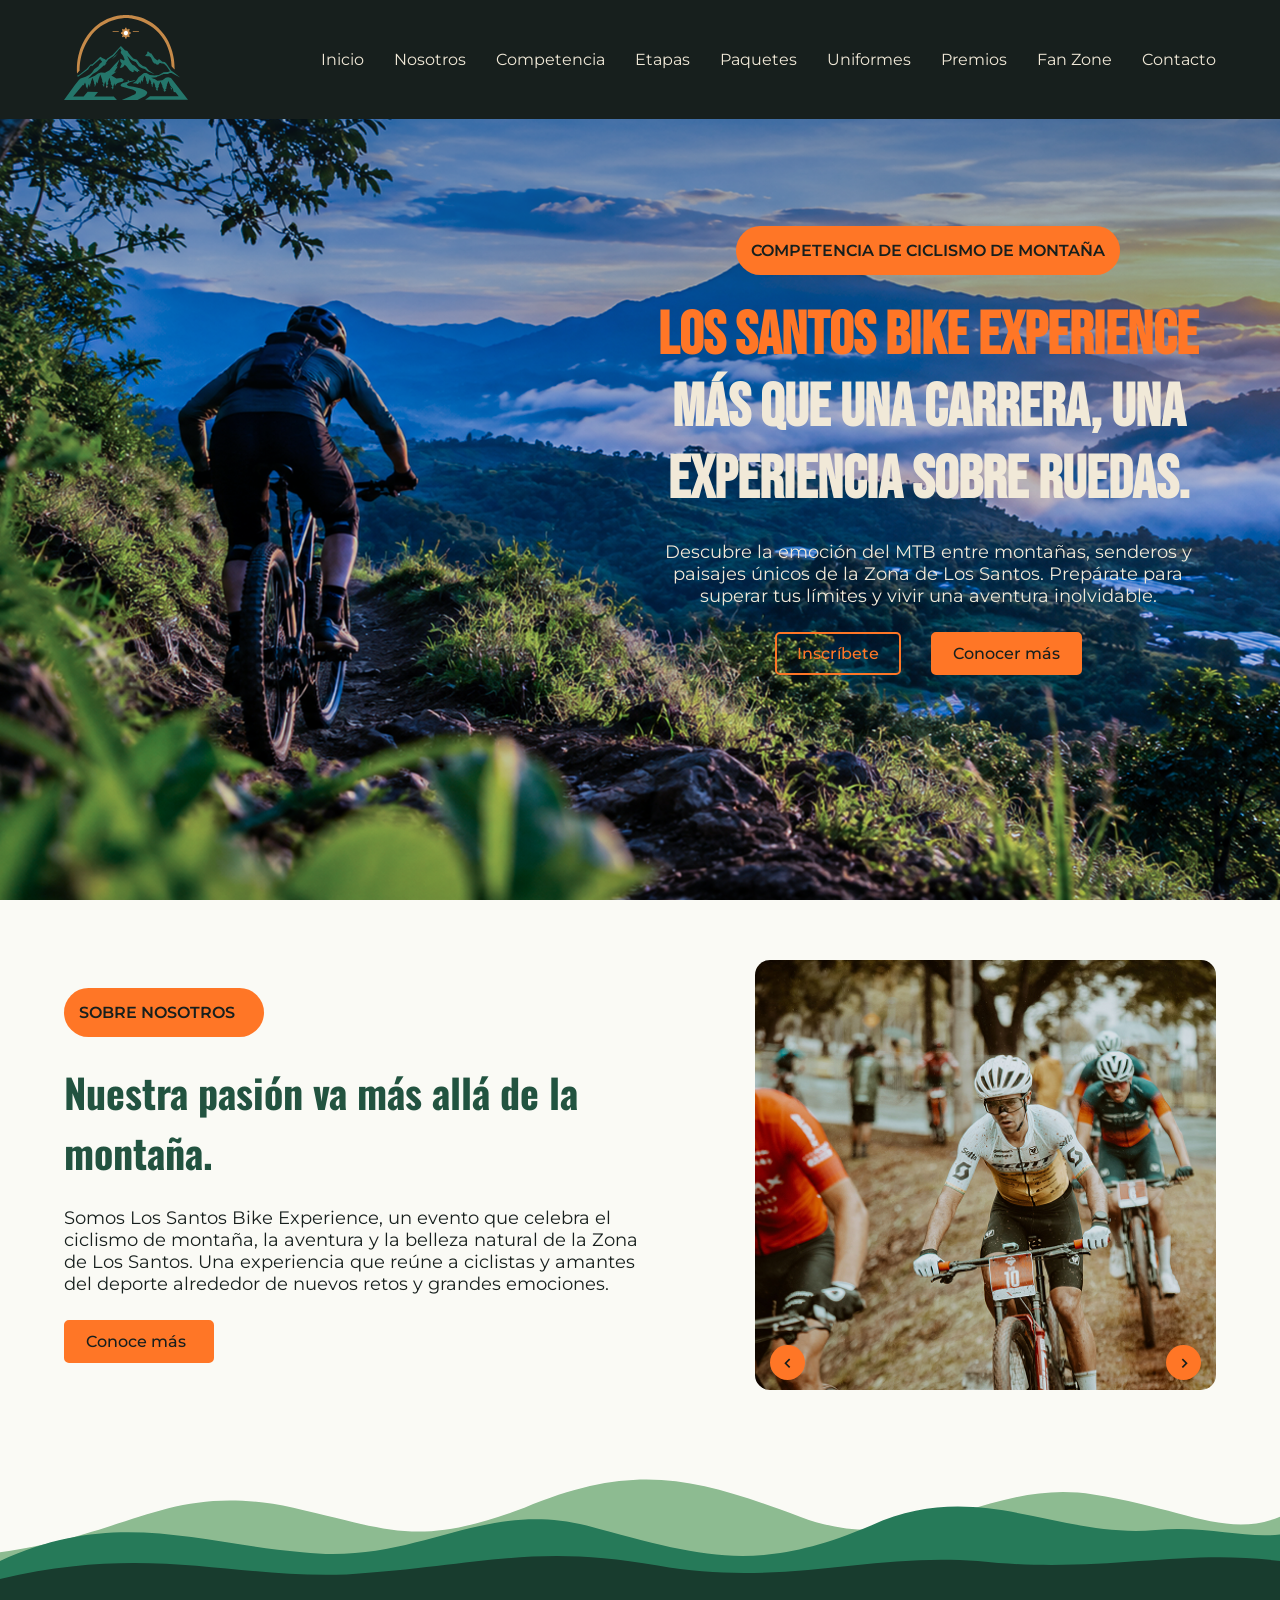
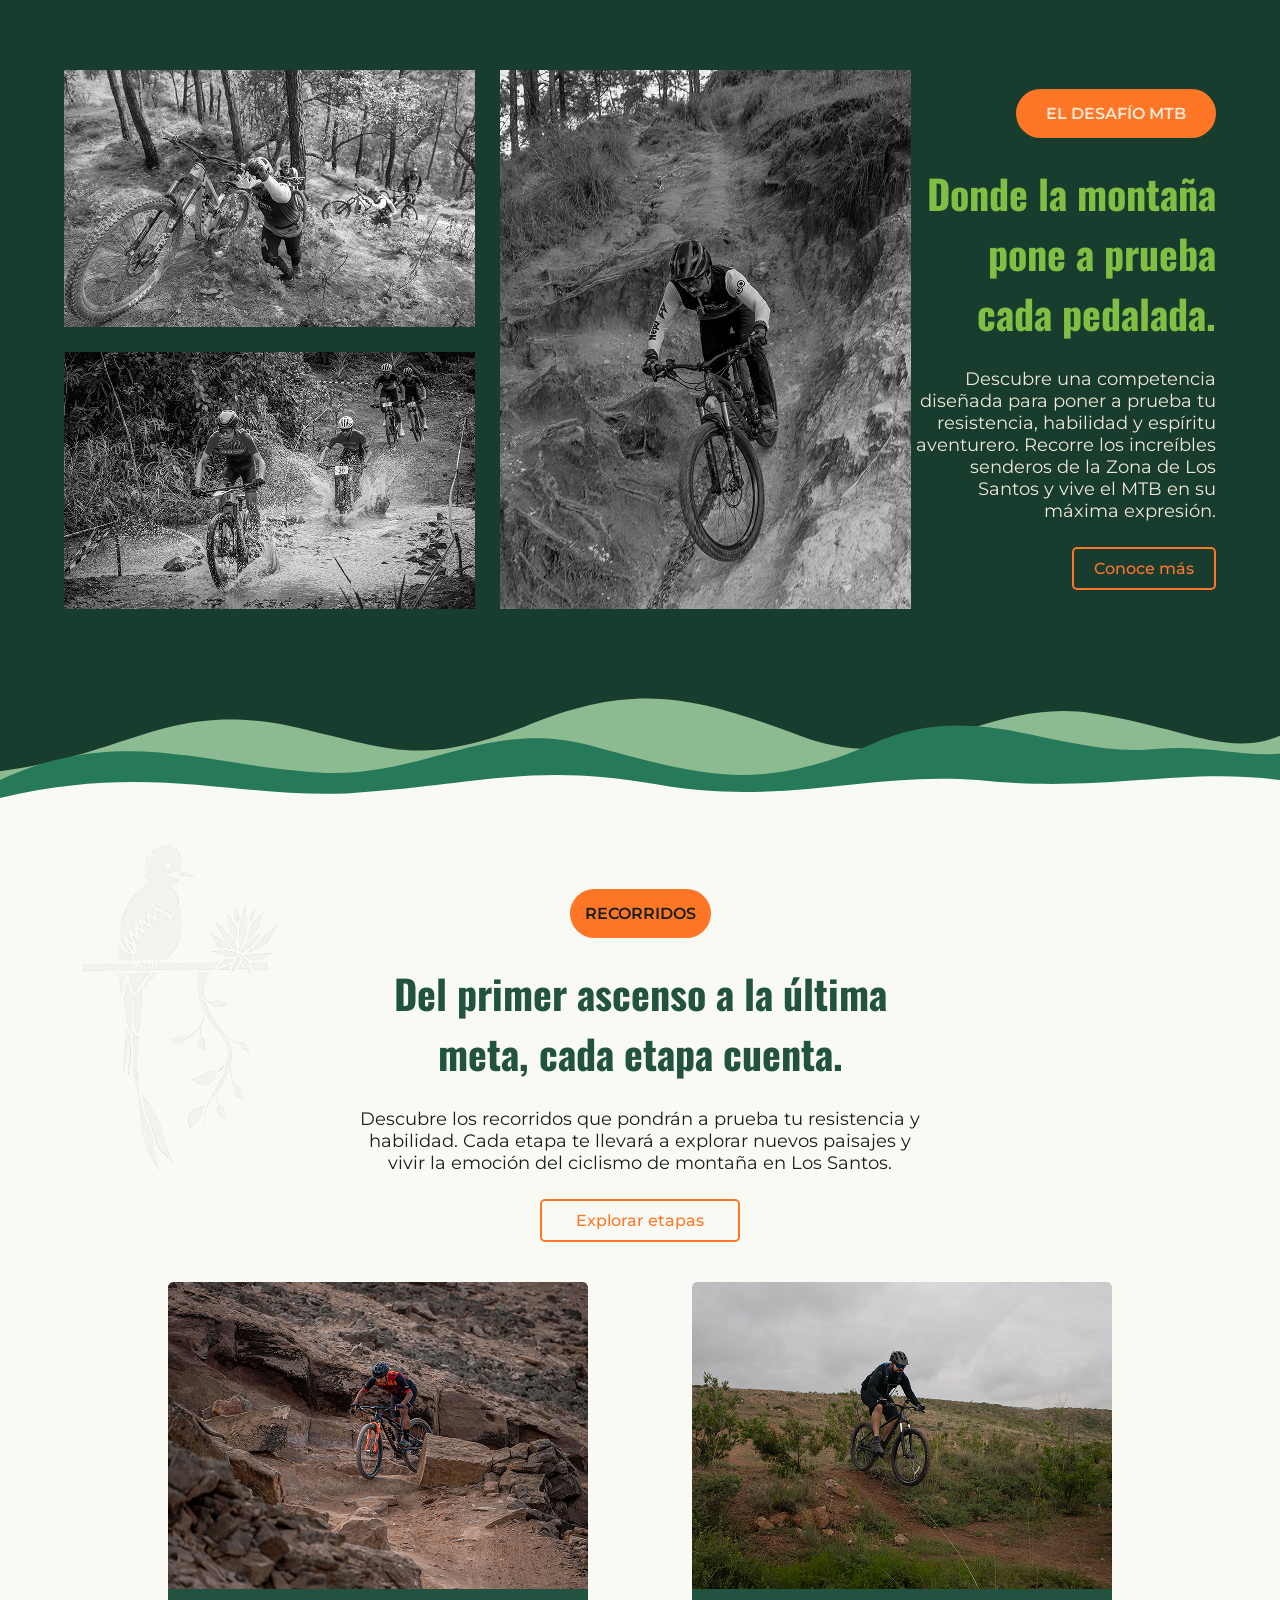
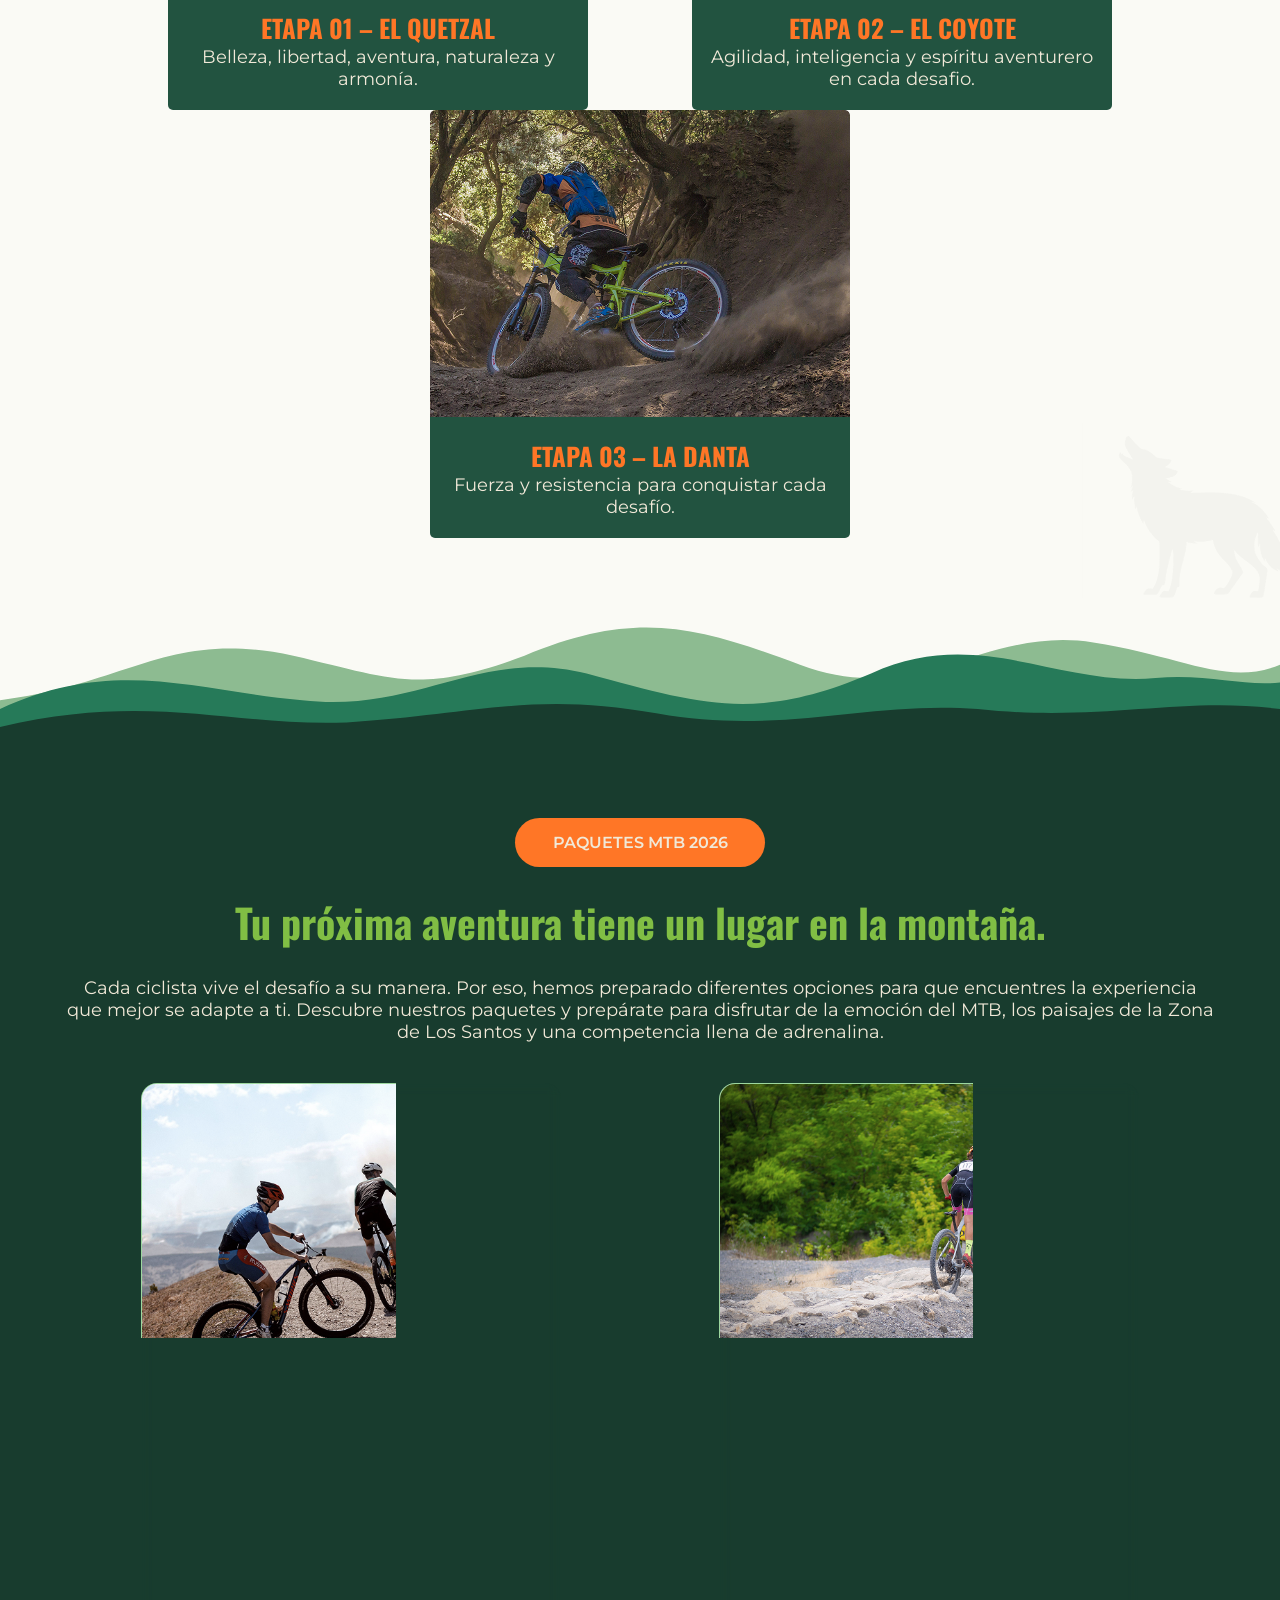
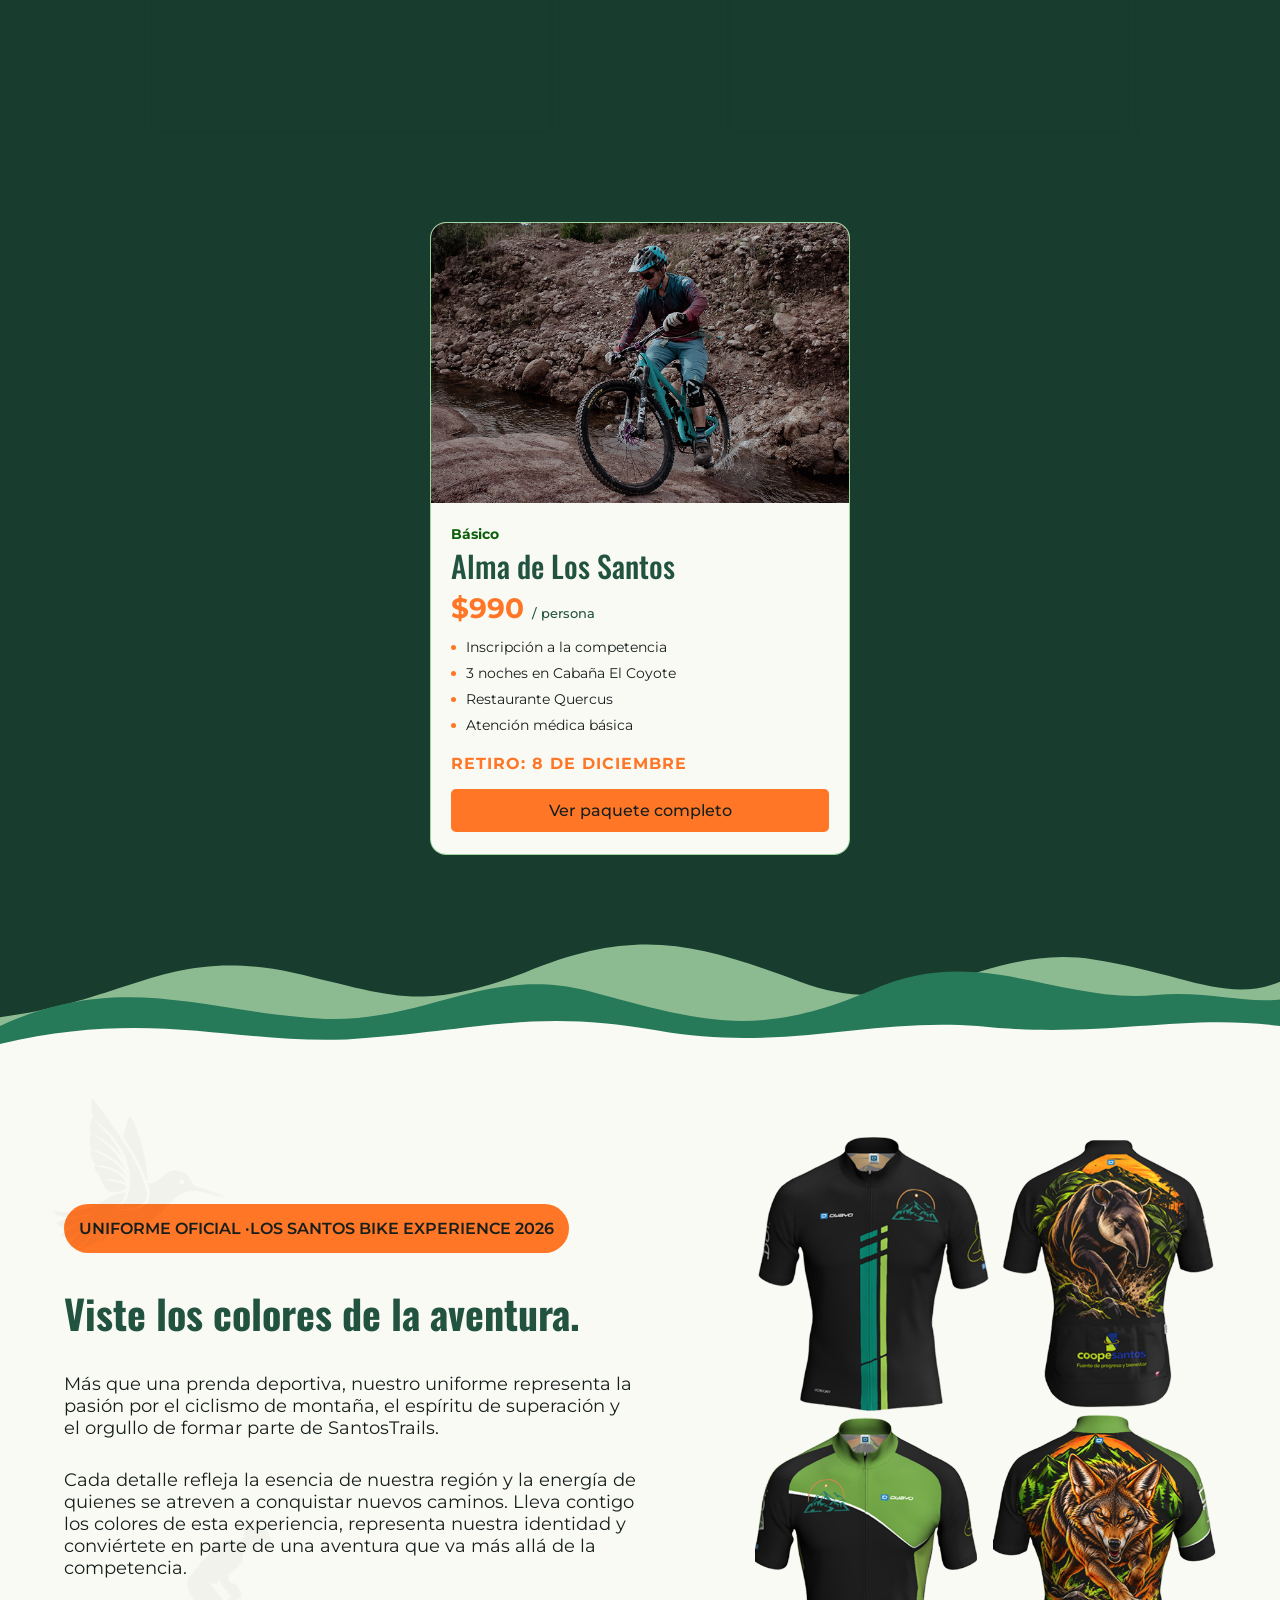
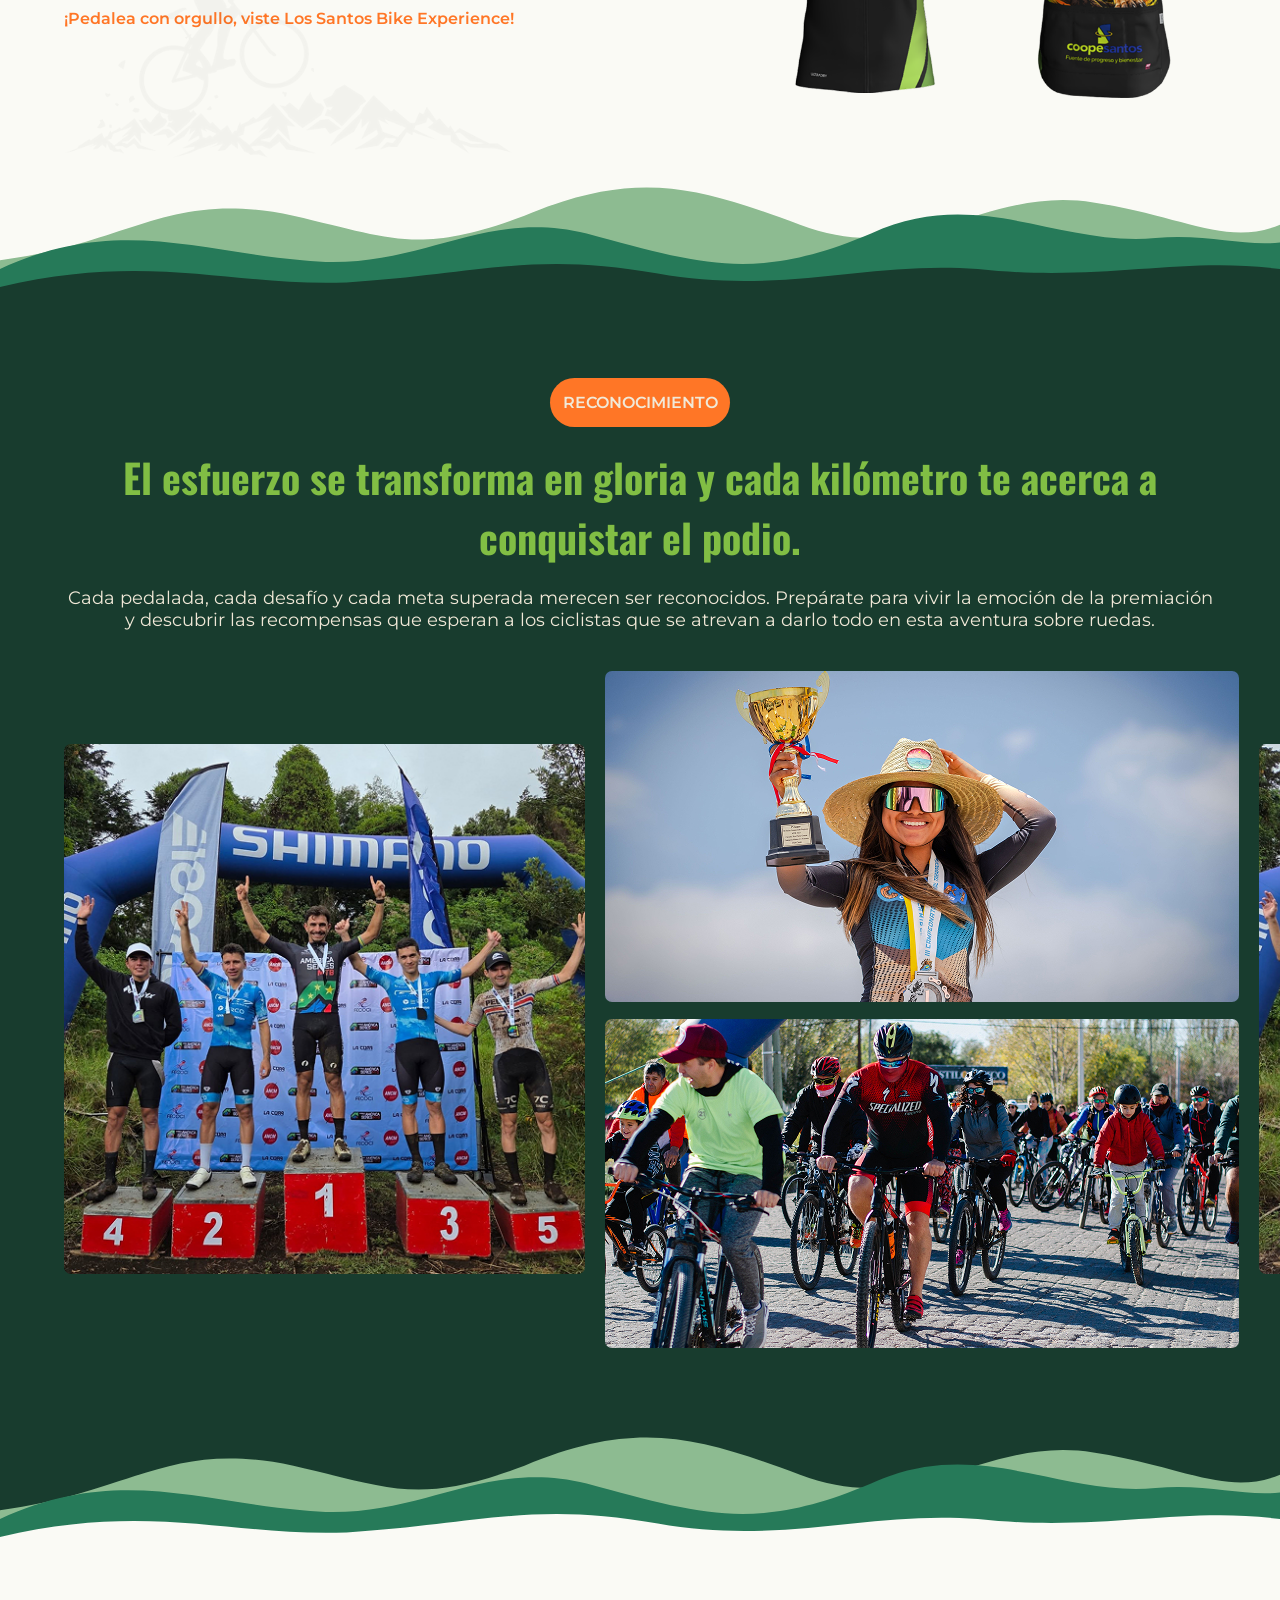
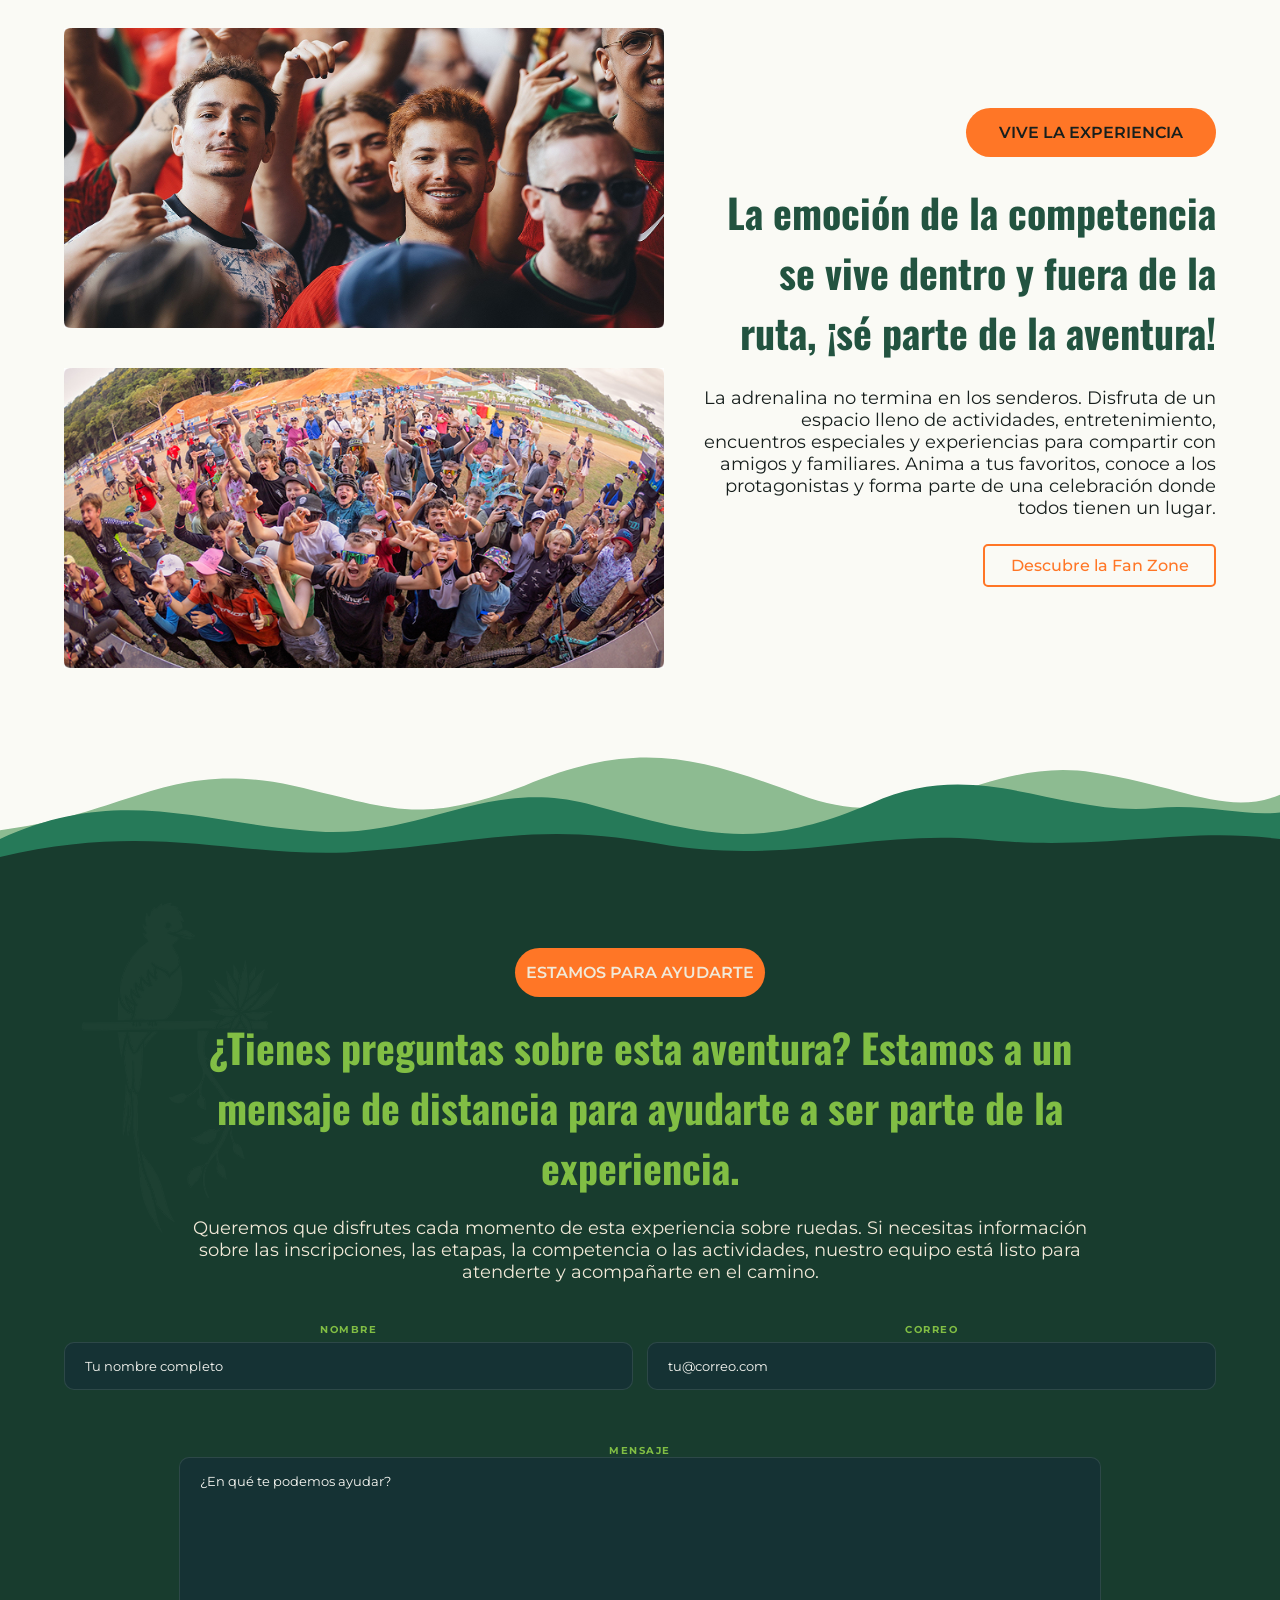
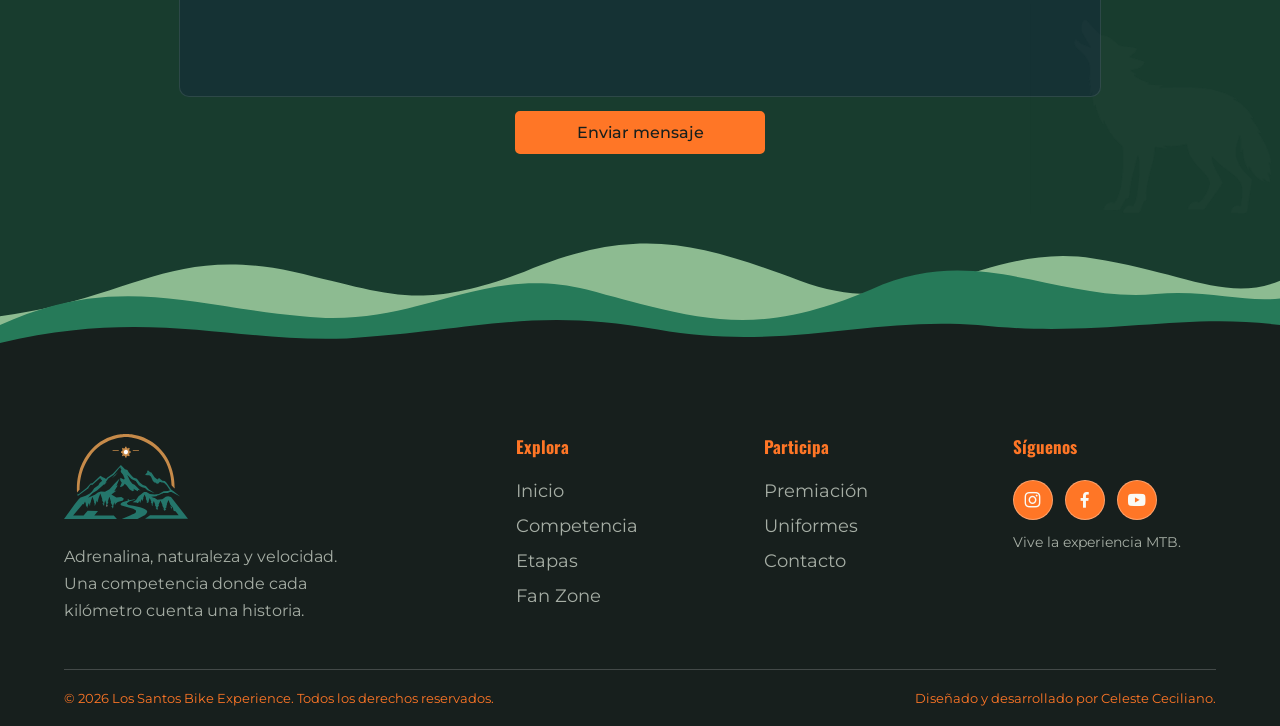
==== index.html @ f4d10191 "Add files via upload" ====
<!DOCTYPE html>
<html lang="en">

<head>
    <meta charset="UTF-8">
    <meta name="viewport" content="width=device-width, initial-scale=1.0">
    <title>Document</title>
    <link rel="stylesheet" href="css/style.css">
    <link href="https://unpkg.com/boxicons@2.1.4/css/boxicons.min.css" rel="stylesheet">
    <link rel="shortcut icon" href="img/logo.png" type="image/x-icon">
</head>

<body>
    <header class="indexH" id="inicio">
        <article class="nav">
            <article class="containerNav">
                <article class="logo">
                    <img class="logoImagen" src="img/logo.svg" alt="Imagen del logo">
                </article>
                <nav>
                    <ul class="opcionNavega">
                        <li class="navItem"><a href="#">Inicio</a></li>
                        <li class="navItem"><a href="#nosotros">Nosotros</a></li>
                        <li class="navItem"><a href="#competencias">Competencia</a></li>
                        <li class="navItem"><a href="#etapas">Etapas</a></li>
                        <li class="navItem"><a href="#paquests">Paquetes</a></li>
                        <li class="navItem"><a href="#uniformes">Uniformes</a></li>
                        <li class="navItem"><a href="#premios">Premios</a></li>
                        <li class="navItem"><a href="#fanZone">Fan Zone</a></li>
                        <li class="navItem"><a href="#contacto">Contacto</a></li>
                        <div class="closeIcon">
                            <i class='bx bx-x'></i>
                        </div>
                    </ul>
                </nav>
                <article class="navBar">
                    <i class='bx bx-menu'></i>
                </article>
            </article>
        </article>
        <article class="containerHeaderI">
            <article class="textos">
                <div class="etiqueta">
                    <p>COMPETENCIA DE CICLISMO DE MONTAÑA</p>
                </div>
                <h1><span>Los Santos Bike Experience </span>más que una carrera, una experiencia sobre ruedas.</h1>
                <p class="pBanner">Descubre la emoción del MTB entre montañas, senderos y paisajes únicos de la Zona de
                    Los Santos.
                    Prepárate para superar tus límites y vivir una aventura inolvidable.</p>
                <div class="btnHeader">
                    <a class="btn btn1" href="">Inscríbete</a>
                    <a class="btn btn2" href="">Conocer más</a>
                </div>
            </article>

        </article>
    </header>
    <main>
        <section class="nosotros" id="nosotros">
            <article class="container">
                <article class="textoImgNosotros">
                    <article class="textoN">
                        <div class="etiqueta">
                            <p>SOBRE NOSOTROS</p>
                        </div>
                        <h2 class="h2Oscuro">Nuestra pasión va más allá de la montaña.</h2>
                        <p class="pOscuro">Somos Los Santos Bike Experience, un evento que celebra el ciclismo de
                            montaña, la aventura y la belleza natural de la Zona de Los Santos. Una experiencia que
                            reúne a ciclistas y amantes del deporte alrededor de nuevos retos y grandes emociones.</p>
                        <a href="" class="btn btn2">Conoce más</a>
                    </article>
                    <article class="carrusel">

                        <button class="flecha anterior" id="anterior">
                            <i class='bx bx-chevron-left'></i>
                        </button>

                        <div class="contenedorCarrusel">
                            <div class="flecasCarrusel">

                            </div>
                            <div class="imagenesCarrusel" id="imagenesCarrusel">

                                <img src="img/carru1.jpg" alt="Imagen 1">
                                <img src="img/carru2.jpg" alt="Imagen 2">
                                <img src="img/carru3.jpg" alt="Imagen 3">

                            </div>
                        </div>

                        <button class="flecha siguiente" id="siguiente">
                            <i class='bx bx-chevron-right'></i>
                        </button>

                    </article>
                </article>

            </article>
        </section>
        <div class="divisor-montanas">
            <svg viewBox="0 0 1440 180" preserveAspectRatio="none" xmlns="http://www.w3.org/2000/svg">

                <!-- Montañas del fondo -->
                <path d="M0 115
        C150 95 190 35 330 65
        C440 90 470 110 590 65
        C720 10 790 35 900 75
        C1030 125 1110 30 1230 50
        C1330 65 1380 100 1440 75
        L1440 180 L0 180 Z" fill="#8DBB91" />

                <!-- Montañas intermedias -->
                <path d="M0 125
        C130 65 220 105 340 115
        C470 130 540 55 660 85
        C790 120 850 140 980 85
        C1100 30 1190 100 1300 90
        C1360 85 1400 100 1440 95
        L1440 180 L0 180 Z" fill="#267A59" />

                <!-- Montaña frontal -->
                <path d="M0 145
        C170 105 260 145 390 140
        C540 130 600 105 740 130
        C880 155 980 115 1100 125
        C1240 140 1330 110 1440 125
        L1440 180 L0 180 Z" fill="#183C2E" />

            </svg>
        </div>
        <section class="competencia" id="competencias">
            <article class="container">
                <article class="imgTexto">
                    <article class="grupoImg">
                        <article class="parejaIMG">
                            <img src="img/imagenC1.jpg" alt="Muchachos con bicicletas subiendo por una montaña">
                            <img src="img/imagenC2.jpg" alt="Muchachos pasando por un río en bicicleta">
                        </article>
                        <img src="img/imagenC3.jpg" alt="Muchahco bajando por una pendiente de roca">
                    </article>
                    <article class="textoCom">
                        <div class="etiquetaO">
                            <p>EL DESAFÍO MTB</p>
                        </div>
                        <h2 class="h2Claro">Donde la montaña pone a prueba cada pedalada.</h2>
                        <p class="pClaro">Descubre una competencia diseñada para poner a prueba tu resistencia,
                            habilidad y espíritu aventurero. Recorre los increíbles senderos de la Zona de Los Santos y
                            vive el MTB en su máxima expresión.</p>
                        <a href="" class="btn btn1">Conoce más</a>
                    </article>
                </article>
            </article>
        </section>
        <div class="divisor-montanas colorOscuro">
            <svg viewBox="0 0 1440 180" preserveAspectRatio="none" xmlns="http://www.w3.org/2000/svg">

                <!-- Montañas del fondo -->
                <path d="M0 115
        C150 95 190 35 330 65
        C440 90 470 110 590 65
        C720 10 790 35 900 75
        C1030 125 1110 30 1230 50
        C1330 65 1380 100 1440 75
        L1440 180 L0 180 Z" fill="#8DBB91" />

                <!-- Montañas intermedias -->
                <path d="M0 125
        C130 65 220 105 340 115
        C470 130 540 55 660 85
        C790 120 850 140 980 85
        C1100 30 1190 100 1300 90
        C1360 85 1400 100 1440 95
        L1440 180 L0 180 Z" fill="#267A59" />

                <!-- Montaña frontal -->
                <path d="M0 145
        C170 105 260 145 390 140
        C540 130 600 105 740 130
        C880 155 980 115 1100 125
        C1240 140 1330 110 1440 125
        L1440 180 L0 180 Z" fill="#FAFAF5" />

            </svg>
        </div>
        <section class="etapasS" id="etapas">
            <article class="container">
                <div class="textoE">
                    <div class="etiqueta">
                        <p>RECORRIDOS</p>
                    </div>
                    <h2 class="h2Oscuro">Del primer ascenso a la última meta, cada etapa cuenta.</h2>
                    <p class="pOscuro">Descubre los recorridos que pondrán a prueba tu resistencia y habilidad. Cada
                        etapa te llevará a explorar nuevos paisajes y vivir la emoción del ciclismo de montaña en Los
                        Santos.</p>
                    <a href="" class="btn btn1">Explorar etapas</a>
                </div>
                <article class="etapas">
                    <div class="cardEtapa">
                        <img src="img/imgETapaI.jpg" alt="Ciclistas en medio de un camino con mucho polvo">
                        <div class="footerCardE">
                            <p class="tiryuloCardE">ETAPA 01 – EL QUETZAL</p>
                            <p class="descripcionEtapa">Belleza, libertad, aventura, naturaleza y armonía.</p>
                        </div>
                    </div>
                    <div class="cardEtapa">
                        <img src="img/imgETapaI2.jpg" alt="Ciclistas subiendo una cuesta muy empinada">
                        <div class="footerCardE">
                            <p class="tiryuloCardE">ETAPA 02 – EL COYOTE</p>
                            <p class="descripcionEtapa">Agilidad, inteligencia y espíritu aventurero en cada desafio.
                            </p>
                        </div>
                    </div>
                    <div class="cardEtapa">
                        <img src="img/imgETapaI3.jpg" alt="Ciclistas subiendo por una montaña">
                        <div class="footerCardE">
                            <p class="tiryuloCardE">ETAPA 03 – LA DANTA</p>
                            <p class="descripcionEtapa">Fuerza y resistencia para conquistar cada desafío.</p>
                        </div>
                    </div>
                    <img src="img/coyote.png" alt="" class="coyote">
                    <img src="img/quetzal.png" alt="" class="quetzal">
                </article>
            </article>
        </section>
        <div class="divisor-montanas">
            <svg viewBox="0 0 1440 180" preserveAspectRatio="none" xmlns="http://www.w3.org/2000/svg">

                <!-- Montañas del fondo -->
                <path d="M0 115
        C150 95 190 35 330 65
        C440 90 470 110 590 65
        C720 10 790 35 900 75
        C1030 125 1110 30 1230 50
        C1330 65 1380 100 1440 75
        L1440 180 L0 180 Z" fill="#8DBB91" />

                <!-- Montañas intermedias -->
                <path d="M0 125
        C130 65 220 105 340 115
        C470 130 540 55 660 85
        C790 120 850 140 980 85
        C1100 30 1190 100 1300 90
        C1360 85 1400 100 1440 95
        L1440 180 L0 180 Z" fill="#267A59" />

                <!-- Montaña frontal -->
                <path d="M0 145
        C170 105 260 145 390 140
        C540 130 600 105 740 130
        C880 155 980 115 1100 125
        C1240 140 1330 110 1440 125
        L1440 180 L0 180 Z" fill="#183C2E" />

            </svg>
        </div>
        <section class="paquetes" id="paquests">
            <article class="container">
                <article class="textoP">
                    <div class="etiquetaO">
                        <p>PAQUETES MTB 2026</p>
                    </div>
                    <h2 class="h2Claro">Tu próxima aventura tiene un lugar en la montaña.</h2>
                    <p class="pClaro">Cada ciclista vive el desafío a su manera. Por eso, hemos preparado diferentes
                        opciones para que encuentres la experiencia que mejor se adapte a ti. Descubre nuestros paquetes
                        y prepárate para disfrutar de la emoción del MTB, los paisajes de la Zona de Los Santos y una
                        competencia llena de adrenalina.</p>
                </article>
                <div class="cardsPaquetes">
                    <!-- LEGENDARIO -->
                    <div class="cardPaquete">
                        <div class="cardPaqueteIMG">
                            <img class="cardPaqueteIMG2" src="img/imgP1.jpg" alt="Coyote Legendario">
                        </div>
                        <div class="infoCard">
                            <p class="nivelPClaro">Premium</p>
                            <p class="nombreP">Pulso de la Montaña</p>
                            <p class="precioDestacado">$1,800 <span>/ persona</span></p>
                            <div class="informacionPaq">
                                <div class="detalles">
                                    <span class="punto"></span>
                                    Inscripción a la competencia
                                </div>
                                <div class="detalles">
                                    <span class="punto"></span>
                                    3 noches de hospedaje
                                </div>
                                <div class="detalles">
                                    <span class="punto"></span>
                                    Gastronomía de calidad
                                </div>
                                <div class="detalles">
                                    <span class="punto"></span>
                                    Transporte incluido
                                </div>
                                <div class="detalles">
                                    <span class="punto"></span>
                                    Atención médica básica
                                </div>
                            </div>
                            <p class="fecha">Retiro: 8 de diciembre</p>
                            <a class="btn btn2" href="legendario.html">Ver paquete
                                completo</a>
                        </div>
                    </div>

                    <!-- EXPLOSIVO -->
                    <div class="cardPaquete">
                        <div class="cardPaqueteIMG">
                            <img class="cardPaqueteIMG2" src="img/imgP2.jpg" alt="Coyote Explosivo">
                        </div>
                        <div class="infoCard">
                            <p class="nivelPMedio pk-level--silver">Intermedio</p>
                            <p class="nombreP">Corazón de la Cordillera</p>
                            <p class="precioDestacado">$1,200 <span>/ persona</span></p>
                            <div class="informacionPaq">
                                <div class="detalles">
                                    <span class="punto"></span>
                                    Inscripción a la competencia
                                </div>
                                <div class="detalles">
                                    <span class="punto"></span>
                                    3 noches de hospedaje
                                </div>
                                <div class="detalles">
                                    <span class="punto"></span>
                                    Gastronomía de calidad
                                </div>
                                <div class="detalles">
                                    <span class="punto"></span>
                                    Transporte incluido
                                </div>
                                <div class="detalles">
                                    <span class="punto"></span>
                                    Atención médica básica
                                </div>
                            </div>
                            <p class="fecha">Retiro: 8 de diciembre</p>
                            <a class="btn btn2" href="explosivo.html">Ver paquete completo</a>
                        </div>
                    </div>

                    <!-- REBELDE -->
                    <div class="cardPaquete">
                        <div class="cardPaqueteIMG">
                            <img class="cardPaqueteIMG2" src="img/imgP3.jpg" alt="Coyote Rebelde">
                        </div>
                        <div class="infoCard">
                            <p class="nivelPOscuro">Básico</p>
                            <p class="nombreP">Alma de Los Santos</p>
                            <p class="precioDestacado">$990 <span>/ persona</span></p>
                            <div class="informacionPaq">
                                <div class="detalles">
                                    <span class="punto"></span>
                                    Inscripción a la competencia
                                </div>
                                <div class="detalles">
                                    <span class="punto"></span>
                                    3 noches en Cabaña El Coyote
                                </div>
                                <div class="detalles">
                                    <span class="punto"></span>
                                    Restaurante Quercus
                                </div>
                                <div class="detalles">
                                    <span class="punto"></span>
                                    Atención médica básica
                                </div>
                            </div>
                            <p class="fecha">Retiro: 8 de diciembre</p>
                            <a class="btn btn2" href="rebelde.html">Ver paquete completo</a>
                        </div>
                    </div>
                </div>
            </article>
        </section>
        <div class="divisor-montanas colorOscuro">
            <svg viewBox="0 0 1440 180" preserveAspectRatio="none" xmlns="http://www.w3.org/2000/svg">

                <!-- Montañas del fondo -->
                <path d="M0 115
        C150 95 190 35 330 65
        C440 90 470 110 590 65
        C720 10 790 35 900 75
        C1030 125 1110 30 1230 50
        C1330 65 1380 100 1440 75
        L1440 180 L0 180 Z" fill="#8DBB91" />

                <!-- Montañas intermedias -->
                <path d="M0 125
        C130 65 220 105 340 115
        C470 130 540 55 660 85
        C790 120 850 140 980 85
        C1100 30 1190 100 1300 90
        C1360 85 1400 100 1440 95
        L1440 180 L0 180 Z" fill="#267A59" />

                <!-- Montaña frontal -->
                <path d="M0 145
        C170 105 260 145 390 140
        C540 130 600 105 740 130
        C880 155 980 115 1100 125
        C1240 140 1330 110 1440 125
        L1440 180 L0 180 Z" fill="#FAFAF5" />

            </svg>
        </div>
        <section class="uniformes" id="uniformes">
            <article class="container">
                <article class="textoImgUnifor">
                    <article class="textoU">
                        <div class="etiqueta">
                            <p>UNIFORME OFICIAL ·LOS SANTOS BIKE EXPERIENCE 2026</p>
                        </div>
                        <h2 class="h2Oscuro">Viste los colores de la aventura.</h2>
                        <p class="pOscuro">Más que una prenda deportiva, nuestro uniforme representa la pasión por el
                            ciclismo de montaña, el espíritu de superación y el orgullo de formar parte de SantosTrails.
                        </p>
                        <p class="pOscuro">Cada detalle refleja la esencia de nuestra región y la energía de quienes se
                            atreven a conquistar nuevos caminos. Lleva contigo los colores de esta experiencia,
                            representa nuestra identidad y conviértete en parte de una aventura que va más allá de la
                            competencia.</p>
                        <p class="pDestacada">¡Pedalea con orgullo, viste Los Santos Bike Experience!</p>
                    </article>
                    <article class="imagencamisa">
                        <img src="img/camisaH.png"
                            alt="Camisa de ciclismo para hombres con un diseño de danta en la parte de atras con colores verdes">
                        <img src="img/camisaM.png"
                            alt="Camisa de ciclismo paara mujer coun dise3ño de un coyote en colores verde">

                    </article>
                    <img class="bici" src="img/bici.png" alt="" class="montana">
                    <img class="colibri" src="img/colibri.png" alt="">
                </article>

            </article>
        </section>
        <div class="divisor-montanas">
            <svg viewBox="0 0 1440 180" preserveAspectRatio="none" xmlns="http://www.w3.org/2000/svg">

                <!-- Montañas del fondo -->
                <path d="M0 115
        C150 95 190 35 330 65
        C440 90 470 110 590 65
        C720 10 790 35 900 75
        C1030 125 1110 30 1230 50
        C1330 65 1380 100 1440 75
        L1440 180 L0 180 Z" fill="#8DBB91" />

                <!-- Montañas intermedias -->
                <path d="M0 125
        C130 65 220 105 340 115
        C470 130 540 55 660 85
        C790 120 850 140 980 85
        C1100 30 1190 100 1300 90
        C1360 85 1400 100 1440 95
        L1440 180 L0 180 Z" fill="#267A59" />

                <!-- Montaña frontal -->
                <path d="M0 145
        C170 105 260 145 390 140
        C540 130 600 105 740 130
        C880 155 980 115 1100 125
        C1240 140 1330 110 1440 125
        L1440 180 L0 180 Z" fill="#183C2E" />

            </svg>
        </div>
        <section class="premios" id="premios">
            <article class="container">
                <article class="textosPremios">
                    <div class="etiquetaO">
                        <p>RECONOCIMIENTO</p>
                    </div>
                    <h2 class="h2Claro">El esfuerzo se transforma en gloria y cada kilómetro te acerca a conquistar el
                        podio.</h2>
                    <p class="pClaro">Cada pedalada, cada desafío y cada meta superada merecen ser reconocidos.
                        Prepárate para vivir la emoción de la premiación y descubrir las recompensas que esperan a los
                        ciclistas que se atrevan a darlo todo en esta aventura sobre ruedas.</p>
                </article>
                <article class="contendorPremiosImg">
                    <img class="imganen1opremio" src="img/imgPremios1.jpg" alt="Podio de una competencia masculina">
                    <article class="parejaImgPremio">
                        <img src="img/imgPremios2.jpg" alt="Muchacha con un trofeo en la mano">
                        <img src="img/imgPremios3.jpg" alt="3 hombres felices en el podio ">
                    </article>
                    <img class="imganen1opremio" src="img/imgPremios4.jpg" alt="Podio de competencias masculina de mtb">
                </article>
            </article>
        </section>
        <div class="divisor-montanas colorOscuro">
            <svg viewBox="0 0 1440 180" preserveAspectRatio="none" xmlns="http://www.w3.org/2000/svg">

                <!-- Montañas del fondo -->
                <path d="M0 115
        C150 95 190 35 330 65
        C440 90 470 110 590 65
        C720 10 790 35 900 75
        C1030 125 1110 30 1230 50
        C1330 65 1380 100 1440 75
        L1440 180 L0 180 Z" fill="#8DBB91" />

                <!-- Montañas intermedias -->
                <path d="M0 125
        C130 65 220 105 340 115
        C470 130 540 55 660 85
        C790 120 850 140 980 85
        C1100 30 1190 100 1300 90
        C1360 85 1400 100 1440 95
        L1440 180 L0 180 Z" fill="#267A59" />

                <!-- Montaña frontal -->
                <path d="M0 145
        C170 105 260 145 390 140
        C540 130 600 105 740 130
        C880 155 980 115 1100 125
        C1240 140 1330 110 1440 125
        L1440 180 L0 180 Z" fill="#FAFAF5" />

            </svg>
        </div>
        <section class="fanZone" id="fanZone">
            <article class="container">
                <article class="imgTextosFZ">
                    <div class="imagenesFZ">
                        <img src="img/fanzone1.jpg" alt="">
                        <img src="img/fanzone2.jpg" alt="">
                    </div>
                    <article class="textosFZ">
                        <div class="etiquetFZ">
                            <div class="etiqueta">
                                <p>VIVE LA EXPERIENCIA</p>
                            </div>
                        </div>
                        <h2 class="h2Oscuro">La emoción de la competencia se vive dentro y fuera de la ruta, ¡sé parte
                            de la aventura!</h2>
                        <p class="pOscuro">La adrenalina no termina en los senderos. Disfruta de un espacio lleno de
                            actividades, entretenimiento, encuentros especiales y experiencias para compartir con amigos
                            y familiares. Anima a tus favoritos, conoce a los protagonistas y forma parte de una
                            celebración donde todos tienen un lugar.</p>
                        <div class="botonesFZ">
                            <a href="" class="btn btn1">Descubre la Fan Zone</a>
                        </div>

                    </article>
                </article>
            </article>
        </section>
        <div class="divisor-montanas">
            <svg viewBox="0 0 1440 180" preserveAspectRatio="none" xmlns="http://www.w3.org/2000/svg">

                <!-- Montañas del fondo -->
                <path d="M0 115
        C150 95 190 35 330 65
        C440 90 470 110 590 65
        C720 10 790 35 900 75
        C1030 125 1110 30 1230 50
        C1330 65 1380 100 1440 75
        L1440 180 L0 180 Z" fill="#8DBB91" />

                <!-- Montañas intermedias -->
                <path d="M0 125
        C130 65 220 105 340 115
        C470 130 540 55 660 85
        C790 120 850 140 980 85
        C1100 30 1190 100 1300 90
        C1360 85 1400 100 1440 95
        L1440 180 L0 180 Z" fill="#267A59" />

                <!-- Montaña frontal -->
                <path d="M0 145
        C170 105 260 145 390 140
        C540 130 600 105 740 130
        C880 155 980 115 1100 125
        C1240 140 1330 110 1440 125
        L1440 180 L0 180 Z" fill="#183C2E" />

            </svg>
        </div>
        <section class="contacto" id="contacto">
            <article class="container">
                <article class="textoC">
                    <img src="img/coyote1.png" class="coyote1" alt="">
                    <img class="quetzal1" src="img/quetzal1.png" alt="">
                    <div class="etiquetaO">
                        <p>ESTAMOS PARA AYUDARTE</p>
                    </div>
                    <h2 class="h2Claro">¿Tienes preguntas sobre esta aventura? Estamos a un mensaje de distancia para
                        ayudarte a ser parte de la experiencia.</h2>
                    <p class="pClaro">Queremos que disfrutes cada momento de esta experiencia sobre ruedas. Si necesitas
                        información sobre las inscripciones, las etapas, la competencia o las actividades, nuestro
                        equipo está listo para atenderte y acompañarte en el camino.</p>
                </article>
                <form class="formularioIndex">
                    <div class="filaFormulario">
                        <div class="labelInput">
                            <label class="label">Nombre</label>
                            <input class="input" type="text" name="nombre" placeholder="Tu nombre completo">
                        </div>
                        <div class="labelInput">
                            <label class="label">Correo</label>
                            <input class="input" type="email" name="correo" placeholder="tu@correo.com">
                        </div>
                    </div>
                    <div class="labelInpuT">
                        <label class="label">Mensaje</label>
                        <textarea class="textarea" name="mensaje" placeholder="¿En qué te podemos ayudar?"></textarea>
                    </div>
                    <button class="btn btn2" type="submit">Enviar mensaje</button>
                </form>
            </article>
        </section>
    </main>
    <div class="divisor-montanas colorOscuro">
        <svg viewBox="0 0 1440 180" preserveAspectRatio="none" xmlns="http://www.w3.org/2000/svg">

            <!-- Montañas del fondo -->
            <path d="M0 115
        C150 95 190 35 330 65
        C440 90 470 110 590 65
        C720 10 790 35 900 75
        C1030 125 1110 30 1230 50
        C1330 65 1380 100 1440 75
        L1440 180 L0 180 Z" fill="#8DBB91" />

            <!-- Montañas intermedias -->
            <path d="M0 125
        C130 65 220 105 340 115
        C470 130 540 55 660 85
        C790 120 850 140 980 85
        C1100 30 1190 100 1300 90
        C1360 85 1400 100 1440 95
        L1440 180 L0 180 Z" fill="#267A59" />

            <!-- Montaña frontal -->
            <path d="M0 145
        C170 105 260 145 390 140
        C540 130 600 105 740 130
        C880 155 980 115 1100 125
        C1240 140 1330 110 1440 125
        L1440 180 L0 180 Z" fill="#171F1D" />

        </svg>
    </div>
    <footer class="footer">
        <div class="container">

            <div class="footerTop">

                <div class="footerMarca">
                    <img src="img/logo.svg" alt="Logo de la compétencia">
                    <p>
                        Adrenalina, naturaleza y velocidad.
                        Una competencia donde cada kilómetro
                        cuenta una historia.
                    </p>
                </div>

                <div class="footerLinks">
                    <h3>Explora</h3>
                    <a href="#inicio">Inicio</a>
                    <a href="#competencias">Competencia</a>
                    <a href="#etapas">Etapas</a>
                    <a href="#fanZone">Fan Zone</a>
                </div>

                <div class="footerLinks">
                    <h3>Participa</h3>
                    <a href="#premios">Premiación</a>
                    <a href="#uniformes">Uniformes</a>
                    <a href="#contacto">Contacto</a>
                </div>

                <div class="footerRedes">
                    <h3>Síguenos</h3>
                    <div class="redes">
                        <a href="#"><i class='bx bxl-instagram'></i></a>
                        <a href="#"><i class='bx bxl-facebook'></i></a>
                        <a href="#"><i class='bx bxl-youtube'></i></a>
                    </div>
                    <p>Vive la experiencia MTB.</p>
                </div>

            </div>

            <div class="footerBottom">
                <p>© 2026 Los Santos Bike Experience. Todos los derechos reservados.</p>
                <p>Diseñado y desarrollado por Celeste Ceciliano.</p>
            </div>

        </div>
    </footer>
    <script src="js/carrusel.js"></script>
</body>

</html>
---- css/style.css ----
@import url('https://fonts.googleapis.com/css2?family=Bebas+Neue&family=Montserrat:ital,wght@0,100..900;1,100..900&family=Oswald:wght@200..700&display=swap');

/*
&&&&&&&&&&&&&&&&&&&&&&&&&&&&&&&&&&&&&&&&&&&&&&&&&&&&&&&&&&&&&&&&&&&&&&&&&&&&&&&&&&&&&&
&&&&&&&&&&&&&&&&&&&&&&&&&&&&&&&&&&&&&&&&&&&&&&&&&&&&&&&&&&&&&&&&&&&&&&&&&&&&&&&&&&&&&&
&GENRAL
&&&&&&&&&&&&&&&&&&&&&&&&&&&&&&&&&&&&&&&&&&&&&&&&&&&&&&&&&&&&&&&&&&&&&&&&&&&&&&&&&&&&&&
&&&&&&&&&&&&&&&&&&&&&&&&&&&&&&&&&&&&&&&&&&&&&&&&&&&&&&&&&&&&&&&&&&&&&&&&&&&&&&&&&&&&&
*/
* {
    padding: 0;
    margin: 0;
    box-sizing: border-box;
    text-decoration: none;
    list-style: none;
    transition: ease-in-out 0.3s;
    scroll-behavior: smooth;
}
:root {
    /* COLORES PRINCIPALES */
    --verde1: #225340;
    --verde2: #81be44;
    --naranja: #FF7626;
    --naranja-hover: #D95718;
    --crema: #F1E9D8;

    /* COLORES NEUTROS */
    --azul: #171F1D;
    --blanco: #FAFAF5;
    --gris: #A6AEA5;

    /* FONDOS */
    --fondo-claro: #FAFAF5;
    --fondo-oscuro: #183C2E;

    --beba: "Bebas Neue", sans-serif;
    --oswald: "Oswald", sans-serif;
    --monse: "Montserrat", sans-serif;
}
.container {
    width: 90%;
    margin: 0 auto;
}
section {
    padding: 60px 0;
}
/*
&&&&&&&&&&&&&&&&&&&&&&&&&&&&&&&&&&&&&&&&&&&&&&&&&&&&&&&&&&&&&&&&&&&&&&&&&&&&&&&&&&&&&&
&&&&&&&&&&&&&&&&&&&&&&&&&&&&&&&&&&&&&&&&&&&&&&&&&&&&&&&&&&&&&&&&&&&&&&&&&&&&&&&&&&&&&&
&FUENTES 
&&&&&&&&&&&&&&&&&&&&&&&&&&&&&&&&&&&&&&&&&&&&&&&&&&&&&&&&&&&&&&&&&&&&&&&&&&&&&&&&&&&&&&
&&&&&&&&&&&&&&&&&&&&&&&&&&&&&&&&&&&&&&&&&&&&&&&&&&&&&&&&&&&&&&&&&&&&&&&&&&&&&&&&&&&&&
*/
h2 {
    font-family: var(--oswald);
    font-size: 40px;
}
h1 {
    font-size: 60px;
    font-family: var(--beba);
    text-align: center;
    color: var(--crema);
}
h1 span {
    color: var(--naranja);
}
/*!NAV*/
.navItem a {
    font-family: var(--monse);
    color: var(--crema);
    font-size: 16px;
}
.navItem a:hover {
    color: var(--naranja);
    font-weight: bold;
}
/*!BANNER*/
.pBanner {
    font-family: var(--monse);
    font-size: 18px;
    color: var(--crema);
    text-align: center;
    font-weight: 400;
}
/*!NOSOTROS*/
.h2Oscuro {
    color: var(--verde1);
}
.pOscuro {
    font-family: var(--monse);
    font-size: 18px;
    color: var(--azul);
}
/*!COMPETENCIA*/
.h2Claro {
    color: var(--verde2
    );
}
.pClaro {
    font-family: var(--monse);
    font-size: 18px;
    color: var(--crema);
}
/*!ETAPAS*/
.descripcionEtapa {
    font-family: var(--monse);
    font-size: 18px;
    color: var(--crema);
}
.tiryuloCardE {
    font-family: var(--oswald);
    font-size: 25px;
    color: var(--naranja);
    font-weight: bold;
}
/*!PAQUETES*/
.nivelPClaro{
    color: #068302;
    font-weight: bold;
    font-size: 14px;
    font-family: var(--monse);
}
.nivelPMedio {
    color: #11700e;
    font-weight: bold;
    font-size: 14px;
    font-family: var(--monse);
}
.nivelPOscuro {
    color: #0d5e0a;
    font-family: var(--monse);
    font-weight: bold;
    font-size: 14px;
}
.nombreP {
    font-size: 30px;
    font-weight: 500;
    margin-bottom: 6px;
    font-family: var(--oswald);
    color: var(--verde1);
}
.precioDestacado{
    font-size: 28px;
    font-weight: bold;
    color: var(--naranja);
    margin-bottom: 16px;
    line-height: 1;
    font-family: var(--monse);
}
.precioDestacado span {
    font-size: 13px;
    color: var(--verde1);
    font-family: var(--monse);
    font-weight: 500;
}
.detalles{
    display: flex;
    align-items: center;
    gap: 10px;
    font-size: 14px;
    color: var(--azul);
    font-family: var(--monse);
}
.punto {
    width: 5px;
    height: 5px;
    border-radius: 50%;
    background-color: var(--naranja);
    flex-shrink: 0;
    font-size: 16px;
}
.fecha {
    font-size: 1
    2px;
    color: var(--naranja);
    text-transform: uppercase;
    letter-spacing: 1px;
    margin-bottom: 16px;
    font-family: var(--monse);
    font-weight: bold;
}
/*!UNIFORME*/
.pDestacada {
    font-family: var(--monse);
    font-size: 16px;
    font-weight: 600;
    color: var(--naranja);
}
/*!FOOTER*/
.footerMarca p {
    max-width: 300px;
    line-height: 1.7;
    color: var(--gris);
    font-family: var(--monse);
    font-size: 16px;
    padding-top: 20px;
}
.footerLinks h3,
.footerRedes h3 {
    font-size: 17px;
    margin-bottom: 8px;
    color: var(--naranja);
    font-family: var(--oswald);
}
.footerLinks a {
    color: var(--gris);
    font-family: var(--monse);
    font-size: 18px;
    transition: .3s;
}
.footerLinks a:hover {
    color: var(--naranja);
    font-weight: bold;
    transform: translateX(5px);
}
.footerRedes p {
    color: var(--gris);
    font-family: var(--monse);
    font-size: 14px;
}
.footerBottom {
    border-top: 1px solid #ffffff30;
    padding-top: 20px;
    display: flex;
    justify-content: space-between;
    gap: 15px;
    color: var(--naranja);
    font-family: var(--monse);
    font-size: 13px;
}
/*
&&&&&&&&&&&&&&&&&&&&&&&&&&&&&&&&&&&&&&&&&&&&&&&&&&&&&&&&&&&&&&&&&&&&&&&&&&&&&&&&&&&&&&
&&&&&&&&&&&&&&&&&&&&&&&&&&&&&&&&&&&&&&&&&&&&&&&&&&&&&&&&&&&&&&&&&&&&&&&&&&&&&&&&&&&&&&
&ETIQUETAS
&&&&&&&&&&&&&&&&&&&&&&&&&&&&&&&&&&&&&&&&&&&&&&&&&&&&&&&&&&&&&&&&&&&&&&&&&&&&&&&&&&&&&&
&&&&&&&&&&&&&&&&&&&&&&&&&&&&&&&&&&&&&&&&&&&&&&&&&&&&&&&&&&&&&&&&&&&&&&&&&&&&&&&&&&&&&
*/
.etiqueta {
    background-color: var(--naranja);
    padding: 15px;
    border-radius: 50px;
    font-family: var(--monse);
    font-size: 16px;
    font-weight: 600;
    margin: 0 auto;
    width: auto;
    color: var(--azul);
}
.etiquetaO {
    background-color: var(--naranja);
    padding: 15px 10px;
    border-radius: 50px;
    font-family: var(--monse);
    font-size: 16px;
    color: var(--crema);
    font-weight: 600;
    display: flex;
    justify-content: center;
    text-align: center;
}
/*
&&&&&&&&&&&&&&&&&&&&&&&&&&&&&&&&&&&&&&&&&&&&&&&&&&&&&&&&&&&&&&&&&&&&&&&&&&&&&&&&&&&&&&
&&&&&&&&&&&&&&&&&&&&&&&&&&&&&&&&&&&&&&&&&&&&&&&&&&&&&&&&&&&&&&&&&&&&&&&&&&&&&&&&&&&&&&
&BTN
&&&&&&&&&&&&&&&&&&&&&&&&&&&&&&&&&&&&&&&&&&&&&&&&&&&&&&&&&&&&&&&&&&&&&&&&&&&&&&&&&&&&&&
&&&&&&&&&&&&&&&&&&&&&&&&&&&&&&&&&&&&&&&&&&&&&&&&&&&&&&&&&&&&&&&&&&&&&&&&&&&&&&&&&&&&&
*/
.btn {
    font-family: var(--monse);
    font-size: 16px;
    font-weight: 500;
    border-radius: 5px;
}
.btn1 {
    position: relative;
    display: inline-block;
    overflow: hidden;
    isolation: isolate;
    color: var(--naranja);
    border: 2px solid var(--naranja);
    padding: 10px 20px;
    transition: color 0.4s ease;
}
.btn1::before {
    content: "";
    position: absolute;
    inset: 0;
    background: var(--naranja);
    transform: scaleX(0);
    transform-origin: left;
    transition: transform 0.45s ease;
    z-index: -1;
}
.btn1:hover::before {
    transform: scaleX(1);
}
.btn1:hover {
    color: var(--azul);
}
.btn2 {
    position: relative;
    display: inline-block;
    overflow: hidden;
    isolation: isolate;
    padding: 10px 20px;
    background-color: var(--naranja);
    color: var(--azul);
    border: 2px solid var(--naranja);
    transition: color 0.4s ease;
}
.btn2::before {
    content: "";
    position: absolute;
    inset: 0;
    background-color: var(--azul);
    transform: scaleX(0);
    transition: transform 0.4s ease;
    z-index: -1;
}
.btn2:hover::before {
    transform: scaleX(1);
}
.btn2:hover {
    color: var(--naranja);
    border-color: var(--azul);
}
/*
&&&&&&&&&&&&&&&&&&&&&&&&&&&&&&&&&&&&&&&&&&&&&&&&&&&&&&&&&&&&&&&&&&&&&&&&&&&&&&&&&&&&&&
&&&&&&&&&&&&&&&&&&&&&&&&&&&&&&&&&&&&&&&&&&&&&&&&&&&&&&&&&&&&&&&&&&&&&&&&&&&&&&&&&&&&&&
&ICONOS
&&&&&&&&&&&&&&&&&&&&&&&&&&&&&&&&&&&&&&&&&&&&&&&&&&&&&&&&&&&&&&&&&&&&&&&&&&&&&&&&&&&&&&
&&&&&&&&&&&&&&&&&&&&&&&&&&&&&&&&&&&&&&&&&&&&&&&&&&&&&&&&&&&&&&&&&&&&&&&&&&&&&&&&&&&&&
*/
/*!NOSOTROS*/
.flecha {
    position: absolute;
    bottom: 10px;
    z-index: 2;
    width: 35px;
    height: 35px;
    border: none;
    border-radius: 50%;
    display: flex;
    align-items: center;
    justify-content: center;
    cursor: pointer;
    background-color: var(--naranja);
    color: var(--azul);
    padding: 5px;
}
.flecha i {
    font-size: 20px;
    color: var(--azul);
}
/*!FOOTER*/
.redes a {
    width: 40px;
    height: 40px;
    display: flex;
    align-items: center;
    justify-content: center;
    border: 1px solid #ffffff50;
    border-radius: 50%;
    color: var(--blanco);
    background-color: var(--naranja);
    font-size: 21px;
    transition: .3s;
}
.redes a:hover {
    background-color: var(--naranja-hover);
    color: var(--azul);
    border-color: var(--naranja);
    transform: translateY(-5px);
}
/*
&&&&&&&&&&&&&&&&&&&&&&&&&&&&&&&&&&&&&&&&&&&&&&&&&&&&&&&&&&&&&&&&&&&&&&&&&&&&&&&&&&&&&&
&&&&&&&&&&&&&&&&&&&&&&&&&&&&&&&&&&&&&&&&&&&&&&&&&&&&&&&&&&&&&&&&&&&&&&&&&&&&&&&&&&&&&&
&DIVISOR
&&&&&&&&&&&&&&&&&&&&&&&&&&&&&&&&&&&&&&&&&&&&&&&&&&&&&&&&&&&&&&&&&&&&&&&&&&&&&&&&&&&&&&
&&&&&&&&&&&&&&&&&&&&&&&&&&&&&&&&&&&&&&&&&&&&&&&&&&&&&&&&&&&&&&&&&&&&&&&&&&&&&&&&&&&&&
*/
.divisor-montanas {
    width: 100%;
    height: 160px;
    overflow: hidden;
    line-height: 0;
    background-color: var(--fondo-claro);
}
.divisor-montanas svg {
    width: 100%;
    height: 100%;
    display: block;
}
.colorOscuro{
    background-color: var(--fondo-oscuro);
}
/*
&&&&&&&&&&&&&&&&&&&&&&&&&&&&&&&&&&&&&&&&&&&&&&&&&&&&&&&&&&&&&&&&&&&&&&&&&&&&&&&&&&&&&&
&&&&&&&&&&&&&&&&&&&&&&&&&&&&&&&&&&&&&&&&&&&&&&&&&&&&&&&&&&&&&&&&&&&&&&&&&&&&&&&&&&&&&&
&NAVEGACION
&&&&&&&&&&&&&&&&&&&&&&&&&&&&&&&&&&&&&&&&&&&&&&&&&&&&&&&&&&&&&&&&&&&&&&&&&&&&&&&&&&&&&&
&&&&&&&&&&&&&&&&&&&&&&&&&&&&&&&&&&&&&&&&&&&&&&&&&&&&&&&&&&&&&&&&&&&&&&&&&&&&&&&&&&&&&
*/
.nav {
    background-color: var(--azul);
    padding: 15px 0;
    position: fixed;
    top: 0;
    left: 0;
    width: 100%;
    z-index: 100000;
}
.containerNav {
    display: flex;
    width: 90%;
    margin: 0 auto;
    justify-content: space-between;
    align-items: center;
}
.opcionNavega {
    display: flex;
    gap: 30px;
}
.closeIcon {
    display: none;
}
.closeIcon i {
    font-size: 30px;
    background-color: var(--naranja);
    color: var(--azul);
    border-radius: 100%;
}
.navBar {
    display: none;
}
.navBar i {
    font-size: 30px;
    color: var(--naranja);
}
/*
&&&&&&&&&&&&&&&&&&&&&&&&&&&&&&&&&&&&&&&&&&&&&&&&&&&&&&&&&&&&&&&&&&&&&&&&&&&&&&&&&&&&&&
&&&&&&&&&&&&&&&&&&&&&&&&&&&&&&&&&&&&&&&&&&&&&&&&&&&&&&&&&&&&&&&&&&&&&&&&&&&&&&&&&&&&&&
&HEADER
&&&&&&&&&&&&&&&&&&&&&&&&&&&&&&&&&&&&&&&&&&&&&&&&&&&&&&&&&&&&&&&&&&&&&&&&&&&&&&&&&&&&&&
&&&&&&&&&&&&&&&&&&&&&&&&&&&&&&&&&&&&&&&&&&&&&&&&&&&&&&&&&&&&&&&&&&&&&&&&&&&&&&&&&&&&&
*/
.indexH {
    background: url(../img/HERO\ SECTION\ PNG.png) center center no-repeat;
    background-size: cover;
    width: 100%;
    min-height: 100vh;
}
.containerHeaderI {
    width: 90%;
    margin: 0 auto;
    min-height: 100vh;
    display: flex;
    justify-content: end;
    align-items: center;
}
.textos {
    width: 50%;
    display: flex;
    flex-direction: column;
    gap: 25px;
}
.btnHeader {
    margin: 0 auto;
    display: flex;
    gap: 30px;
}
/*
&&&&&&&&&&&&&&&&&&&&&&&&&&&&&&&&&&&&&&&&&&&&&&&&&&&&&&&&&&&&&&&&&&&&&&&&&&&&&&&&&&&&&&
&&&&&&&&&&&&&&&&&&&&&&&&&&&&&&&&&&&&&&&&&&&&&&&&&&&&&&&&&&&&&&&&&&&&&&&&&&&&&&&&&&&&&&
&NOSOTROS
&&&&&&&&&&&&&&&&&&&&&&&&&&&&&&&&&&&&&&&&&&&&&&&&&&&&&&&&&&&&&&&&&&&&&&&&&&&&&&&&&&&&&&
&&&&&&&&&&&&&&&&&&&&&&&&&&&&&&&&&&&&&&&&&&&&&&&&&&&&&&&&&&&&&&&&&&&&&&&&&&&&&&&&&&&&&
*/
.nosotros {
    background-color: var(--fondo-claro);
}
.nosotros .etiqueta {
    width: 200px;
    margin: 0;
}
.textoN {
    display: flex;
    flex-direction: column;
    gap: 25px;
    width: 50%;
}
.textoN a {
    width: 150px;
}
.textoImgNosotros {
    display: flex;
    justify-content: space-between;
    flex-wrap: wrap;
    align-items: center;
}
.carrusel {
    width: 40%;
    position: relative;
}
.contenedorCarrusel {
    width: 100%;
    overflow: hidden;
    border-radius: 15px;
}
.imagenesCarrusel {
    display: flex;
    transition: transform 0.5s ease;
}
.imagenesCarrusel img {
    min-width: 100%;
    width: 100%;
    height: 430px;
    object-fit: cover;
}
.anterior {
    left: 15px;
    bottom: 10px;
}
.siguiente {
    right: 15px;
    bottom: 10px;
}
/*
&&&&&&&&&&&&&&&&&&&&&&&&&&&&&&&&&&&&&&&&&&&&&&&&&&&&&&&&&&&&&&&&&&&&&&&&&&&&&&&&&&&&&&
&&&&&&&&&&&&&&&&&&&&&&&&&&&&&&&&&&&&&&&&&&&&&&&&&&&&&&&&&&&&&&&&&&&&&&&&&&&&&&&&&&&&&&
&COMPETENCIA
&&&&&&&&&&&&&&&&&&&&&&&&&&&&&&&&&&&&&&&&&&&&&&&&&&&&&&&&&&&&&&&&&&&&&&&&&&&&&&&&&&&&&&
&&&&&&&&&&&&&&&&&&&&&&&&&&&&&&&&&&&&&&&&&&&&&&&&&&&&&&&&&&&&&&&&&&&&&&&&&&&&&&&&&&&&&
*/
.competencia {
    background-color: var(--fondo-oscuro);
}
.imgTexto {
    display: flex;
    justify-content: space-between;
    align-items: center;
}
.grupoImg {
    display: flex;
    gap: 25px;
}
.grupoImg img {
    filter: grayscale(100);
}
.grupoImg img:hover {
    filter: grayscale(0);
}
.parejaIMG {
    display: flex;
    flex-direction: column;
    justify-content: space-between;
    gap: 25px;
}
.textoCom {
    width: 50%;
    text-align: end;
    display: flex;
    flex-direction: column;
    gap: 25px;
    align-items: end;
}
.textoCom .etiquetaO {
    width: 200px;
}
/*
&&&&&&&&&&&&&&&&&&&&&&&&&&&&&&&&&&&&&&&&&&&&&&&&&&&&&&&&&&&&&&&&&&&&&&&&&&&&&&&&&&&&&&
&&&&&&&&&&&&&&&&&&&&&&&&&&&&&&&&&&&&&&&&&&&&&&&&&&&&&&&&&&&&&&&&&&&&&&&&&&&&&&&&&&&&&&
&Etapas
&&&&&&&&&&&&&&&&&&&&&&&&&&&&&&&&&&&&&&&&&&&&&&&&&&&&&&&&&&&&&&&&&&&&&&&&&&&&&&&&&&&&&&
&&&&&&&&&&&&&&&&&&&&&&&&&&&&&&&&&&&&&&&&&&&&&&&&&&&&&&&&&&&&&&&&&&&&&&&&&&&&&&&&&&&&&
*/
.etapasS {
    background-color: var(--fondo-claro);
    position: relative;
}
.etapas {
    display: flex;
    justify-content: space-evenly;
    flex-wrap: wrap;
    width: 100%;
    padding-top: 40px;
}
.coyote {
    position: absolute;
    bottom: 0;
    right: 0;
}
.quetzal {
    top: 0px;
    left: 0px;
    position: absolute;
}
.textoE {
    width: 50%;
    margin: 0 auto;
    text-align: center;
    display: flex;
    flex-direction: column;
    gap: 25px;
}
.textoE a {
    width: 200px;
    margin: 0 auto;
}
.cardEtapa {
    width: 420px;
    display: flex;
    flex-direction: column;
    overflow: hidden;
    border-radius: 5px;
    cursor: pointer;
}
.cardEtapa:hover {
    transform: translateY(-10px);
    box-shadow: 0 15px 30px rgba(0, 0, 0, 0.22);
}
.footerCardE {
    background-color: var(--verde1);
    text-align: center;
    padding: 20px 15px;
}
/*
&&&&&&&&&&&&&&&&&&&&&&&&&&&&&&&&&&&&&&&&&&&&&&&&&&&&&&&&&&&&&&&&&&&&&&&&&&&&&&&&&&&&&&
&&&&&&&&&&&&&&&&&&&&&&&&&&&&&&&&&&&&&&&&&&&&&&&&&&&&&&&&&&&&&&&&&&&&&&&&&&&&&&&&&&&&&&
&Paquetes
&&&&&&&&&&&&&&&&&&&&&&&&&&&&&&&&&&&&&&&&&&&&&&&&&&&&&&&&&&&&&&&&&&&&&&&&&&&&&&&&&&&&&&
&&&&&&&&&&&&&&&&&&&&&&&&&&&&&&&&&&&&&&&&&&&&&&&&&&&&&&&&&&&&&&&&&&&&&&&&&&&&&&&&&&&&&
*/
.paquetes {
    background-color: var(--fondo-oscuro);
}
.textoP {
    text-align: center;
    display: flex;
    flex-direction: column;
    gap: 25px;
}
.textoP .etiquetaO {
    width: 250px;
    margin: 0 auto;
}
.cardsPaquetes {
    display: flex;
    flex-wrap: wrap;
    justify-content: space-evenly;
    gap: 80px;
    padding-top: 40px;
}
.cardPaquete {
    background: var(--fondo-claro);
    border: 1px solid rgba(11, 160, 24, 0.39);
    backdrop-filter: blur(6px);
    border-radius: 16px;
    overflow: hidden;
    display: flex;
    width: 420px;
    flex-direction: column;
    transition: border-color 0.3s, transform 0.3s, box-shadow 0.3s;
    cursor: pointer;
}
.cardPaquete:hover {
    transform: translateY(-6px);
    border-color: rgba(58, 245, 11, 0.4);
    box-shadow: 0 20px 40px rgba(0, 0, 0, 0.4);
}
.cardPaqueteIMG {
    overflow: hidden;
}
.cardPaqueteIMG2 {
    width: 100%;
    height: 280px;
    display: block;
    filter: grayscale(20%);
    transition: filter 0.4s, transform 0.4s;
    object-fit: cover;
}
.cardPaquete:hover .cardPaqueteIMG2 {
    filter: grayscale(0%);
    transform: scale(1.03);
}
.infoCard {
    padding: 22px 20px;
    flex: 1;
    display: flex;
    flex-direction: column;
}
.informacionPaq {
    display: flex;
    flex-direction: column;
    gap: 8px;
    margin-bottom: 20px;
    flex: 1;
}
.infoCard a {
    text-align: center;
}
/*
&&&&&&&&&&&&&&&&&&&&&&&&&&&&&&&&&&&&&&&&&&&&&&&&&&&&&&&&&&&&&&&&&&&&&&&&&&&&&&&&&&&&&&
&&&&&&&&&&&&&&&&&&&&&&&&&&&&&&&&&&&&&&&&&&&&&&&&&&&&&&&&&&&&&&&&&&&&&&&&&&&&&&&&&&&&&&
&UNIFORME
&&&&&&&&&&&&&&&&&&&&&&&&&&&&&&&&&&&&&&&&&&&&&&&&&&&&&&&&&&&&&&&&&&&&&&&&&&&&&&&&&&&&&&
&&&&&&&&&&&&&&&&&&&&&&&&&&&&&&&&&&&&&&&&&&&&&&&&&&&&&&&&&&&&&&&&&&&&&&&&&&&&&&&&&&&&&
*/
.uniformes {
    background-color: var(--fondo-claro);
    position: relative;
}
.textoImgUnifor {
    display: flex;
    justify-content: space-between;
    align-items: center;
}
.textoU {
    width: 50%;
    display: flex;
    flex-direction: column;
    gap: 30px;
    align-items: start;
}
.textoU .etiqueta {
    margin: 0;
}
.imagencamisa {
    width: 40%;
    display: flex;
    flex-direction: column;
    justify-content: center;
    align-items: center;
}
.imagencamisa img {
    width: 100%;
}
.bici {
    position: absolute;
    bottom: 0;
    width: 450px;
    height: auto;
    right: 60%;
}
.colibri {
    position: absolute;
    top: 0;
    left: 0;
    width: 250px;
}
/*
&&&&&&&&&&&&&&&&&&&&&&&&&&&&&&&&&&&&&&&&&&&&&&&&&&&&&&&&&&&&&&&&&&&&&&&&&&&&&&&&&&&&&&
&&&&&&&&&&&&&&&&&&&&&&&&&&&&&&&&&&&&&&&&&&&&&&&&&&&&&&&&&&&&&&&&&&&&&&&&&&&&&&&&&&&&&&
&PREMIOS
&&&&&&&&&&&&&&&&&&&&&&&&&&&&&&&&&&&&&&&&&&&&&&&&&&&&&&&&&&&&&&&&&&&&&&&&&&&&&&&&&&&&&&
&&&&&&&&&&&&&&&&&&&&&&&&&&&&&&&&&&&&&&&&&&&&&&&&&&&&&&&&&&&&&&&&&&&&&&&&&&&&&&&&&&&&&
*/
.premios{
    background-color: var(--fondo-oscuro);
}
.contendorPremiosImg{
    display: flex;
    justify-content: space-between;
    gap: 20px;
    align-items: center;
}
.contendorPremiosImg img{
    border-radius: 7px;
}
.imganen1opremio{
    height: 530px;
}
.parejaImgPremio{
    display: flex;
    flex-direction: column;
    gap: 17px;
}
.textosPremios{
    display: flex;
    flex-direction: column;
    justify-content: center;
    text-align: center;
    padding-bottom: 40px;
    gap: 20px;
}
.textosPremios .etiquetaO{
    width: 180px;
    margin: 0 auto;
}
/*
&&&&&&&&&&&&&&&&&&&&&&&&&&&&&&&&&&&&&&&&&&&&&&&&&&&&&&&&&&&&&&&&&&&&&&&&&&&&&&&&&&&&&&
&&&&&&&&&&&&&&&&&&&&&&&&&&&&&&&&&&&&&&&&&&&&&&&&&&&&&&&&&&&&&&&&&&&&&&&&&&&&&&&&&&&&&&
&FAN ZONE
&&&&&&&&&&&&&&&&&&&&&&&&&&&&&&&&&&&&&&&&&&&&&&&&&&&&&&&&&&&&&&&&&&&&&&&&&&&&&&&&&&&&&&
&&&&&&&&&&&&&&&&&&&&&&&&&&&&&&&&&&&&&&&&&&&&&&&&&&&&&&&&&&&&&&&&&&&&&&&&&&&&&&&&&&&&&
*/
.fanZone{
    background-color: var(--fondo-claro);
}
.imgTextosFZ{
    display: flex;
    justify-content: space-between;
    gap: 40px;
    align-items: center;
}
.imagenesFZ{
    gap: 40px;
    display: flex;
    flex-direction: column;
}
.imagenesFZ img{
    width: 600px;
    height: 300px;
}
.textosFZ{
    text-align: end;
    display: flex;
    flex-direction: column;
    gap: 25px;
    align-items: end;
}
.textosFZ .etiqueta {
    width: 250px;
    text-align: center;
}
.textosFZ a{
    text-align: center;
    width: 233px;
}
.botonesFZ{
    display: flex;
    justify-content: end;
}
.etiquetFZ{
    display: flex;
    justify-content: end;
}
/*
&&&&&&&&&&&&&&&&&&&&&&&&&&&&&&&&&&&&&&&&&&&&&&&&&&&&&&&&&&&&&&&&&&&&&&&&&&&&&&&&&&&&&&
&&&&&&&&&&&&&&&&&&&&&&&&&&&&&&&&&&&&&&&&&&&&&&&&&&&&&&&&&&&&&&&&&&&&&&&&&&&&&&&&&&&&&&
&CONTACTO
&&&&&&&&&&&&&&&&&&&&&&&&&&&&&&&&&&&&&&&&&&&&&&&&&&&&&&&&&&&&&&&&&&&&&&&&&&&&&&&&&&&&&&
&&&&&&&&&&&&&&&&&&&&&&&&&&&&&&&&&&&&&&&&&&&&&&&&&&&&&&&&&&&&&&&&&&&&&&&&&&&&&&&&&&&&&
*/
.contacto{
    background-color: var(--fondo-oscuro);
    position: relative;
}
.textoC{
    display: flex;
    flex-direction: column;
    gap: 20px;
    text-align: center;
    width: 80%;
    margin: 0 auto;
}
.textoC .etiquetaO{
    width: 250px;
    margin: 0 auto;
}
.formularioIndex {
    display: flex;
    flex-direction: column;
    gap: 14px;
    padding-top: 40px;
}
.formularioIndex button{
    width: 250px;
    margin: 0 auto;
}
.filaFormulario {
    display: grid;
    grid-template-columns: 1fr 1fr;
    gap: 14px;
}
.labelInput {
    display: flex;
    flex-direction: column;
    gap: 6px;
    align-items: center;
    text-align: center;
}
.label {
    font-size: 10px;
    font-weight: 500;
    letter-spacing: 1.5px;
    text-transform: uppercase;
    color: var(--verde2);
    font-family: var(--monse);
    font-weight: bold;
    text-align: center;
}
.input,
.textarea {
    background: rgba(20, 43, 59, 0.52);
    border: 0.5px solid rgba(255, 255, 255, 0.1);
    border-radius: 10px;
    padding: 15px 20px;
    color: var(--gris);
    font-size: 13px;
    font-family: var(--monse);
    outline: none;
    width: 100%;
    transition: border-color 0.2s, background 0.2s;
}
.input::placeholder,
.textarea::placeholder {
    color:var(--blanco);
}
.input:focus,
.textarea:focus {
    border-color:#5DB9AD;
    background: rgba(255, 255, 255, 0.06);
}
.textarea {
    resize: none;
    height: 240px;
    width: 80%;
}
.labelInpuT{
    display: flex;
    flex-direction: column;
    margin: 0 auto;
    width: 100%;
    align-items: center;
    padding-top: 40px;
}
.quetzal1{
    position: absolute;
    top: 0;
    left: 0;
}
.coyote1{
    position: absolute;
    bottom: 0;
    right: 0;
    width: 250px;
}
/*
&&&&&&&&&&&&&&&&&&&&&&&&&&&&&&&&&&&&&&&&&&&&&&&&&&&&&&&&&&&&&&&&&&&&&&&&&&&&&&&&&&&&&&
&&&&&&&&&&&&&&&&&&&&&&&&&&&&&&&&&&&&&&&&&&&&&&&&&&&&&&&&&&&&&&&&&&&&&&&&&&&&&&&&&&&&&&
&FOOTER
&&&&&&&&&&&&&&&&&&&&&&&&&&&&&&&&&&&&&&&&&&&&&&&&&&&&&&&&&&&&&&&&&&&&&&&&&&&&&&&&&&&&&&
&&&&&&&&&&&&&&&&&&&&&&&&&&&&&&&&&&&&&&&&&&&&&&&&&&&&&&&&&&&&&&&&&&&&&&&&&&&&&&&&&&&&&
*/
.footer {
    background-color: var(--azul);
    color: var(--blanco);
    padding: 60px 0 20px;
}
.footerTop {
    display: grid;
    grid-template-columns: 2fr 1fr 1fr 1fr;
    gap: 45px;
    padding-bottom: 45px;
}
.footerLinks,
.footerRedes {
    display: flex;
    flex-direction: column;
    gap: 13px;
}
.redes {
    display: flex;
    gap: 12px;
}





@media (max-width: 768px) {
    .footerTop {
        grid-template-columns: repeat(2, 1fr);
    }

    .footerBottom {
        flex-direction: column;
        text-align: center;
    }
}

@media (max-width: 480px) {
    .footerTop {
        grid-template-columns: 1fr;
    }
}
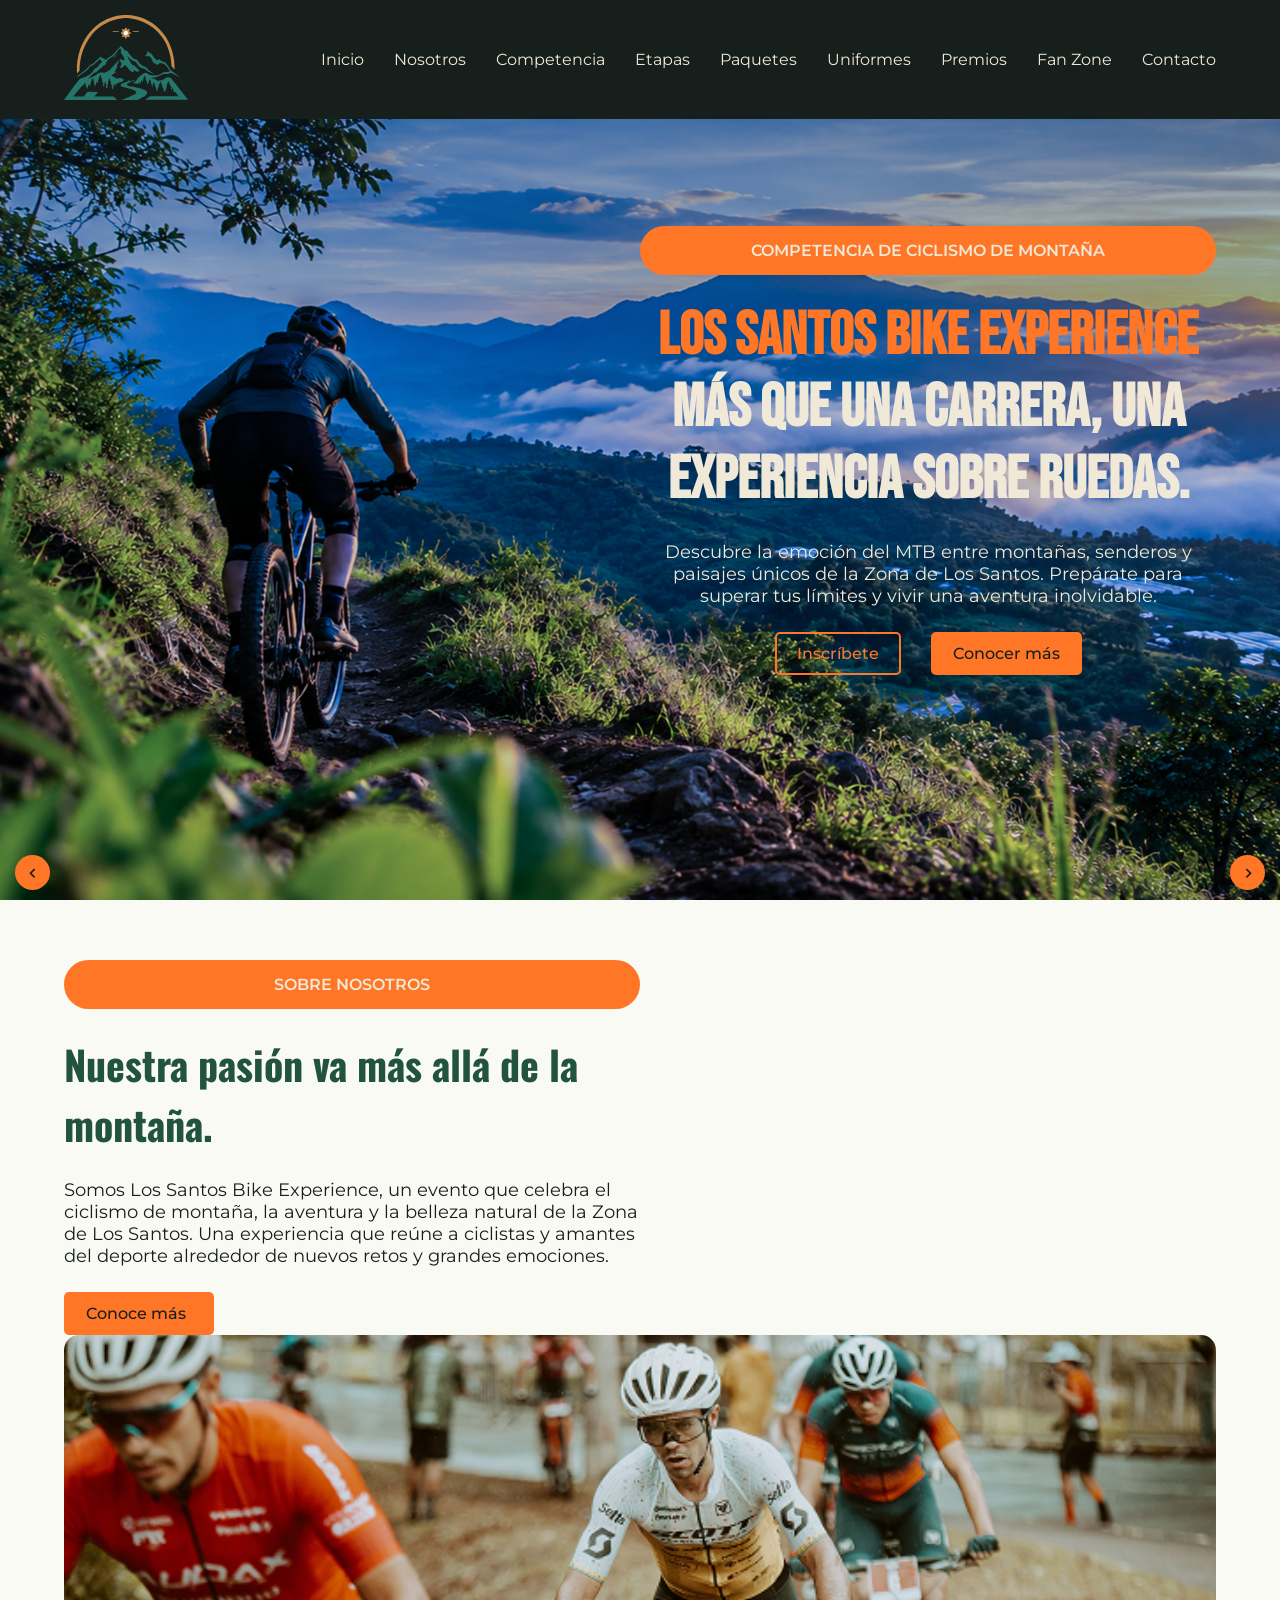
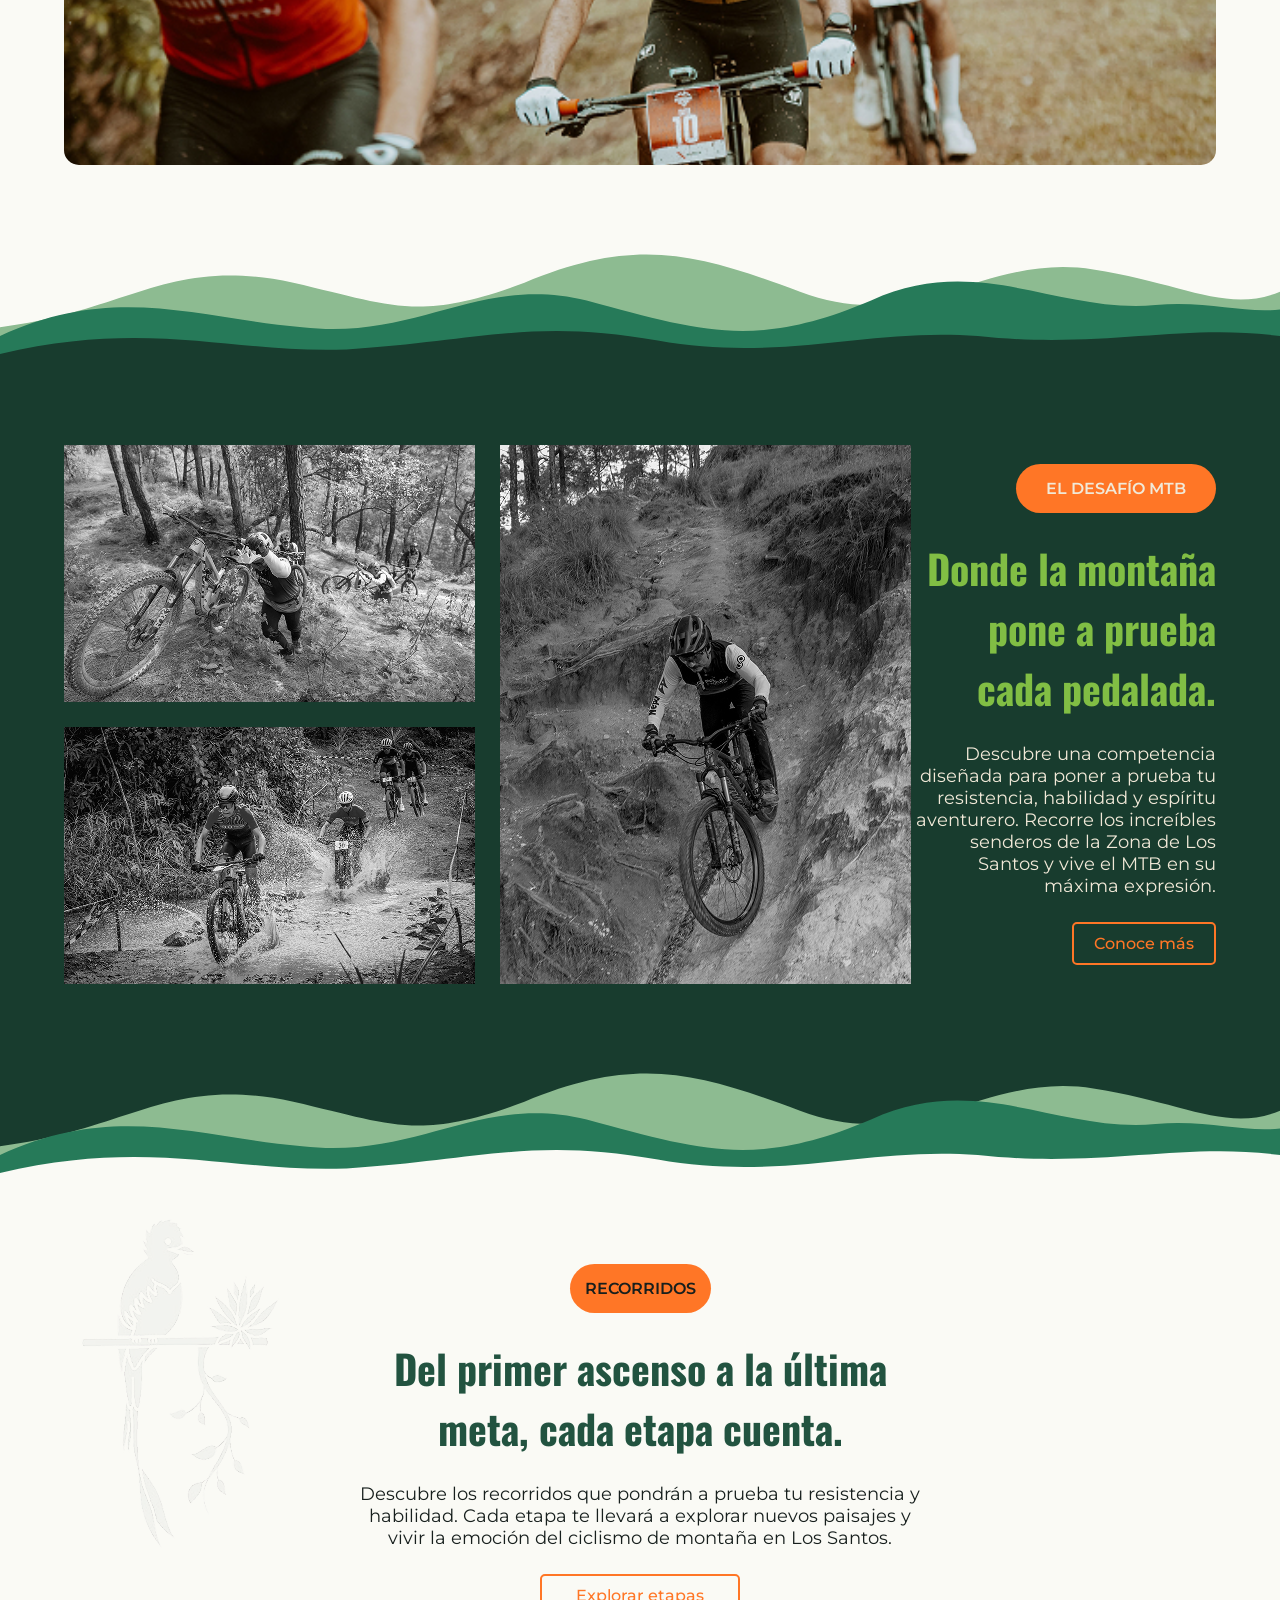
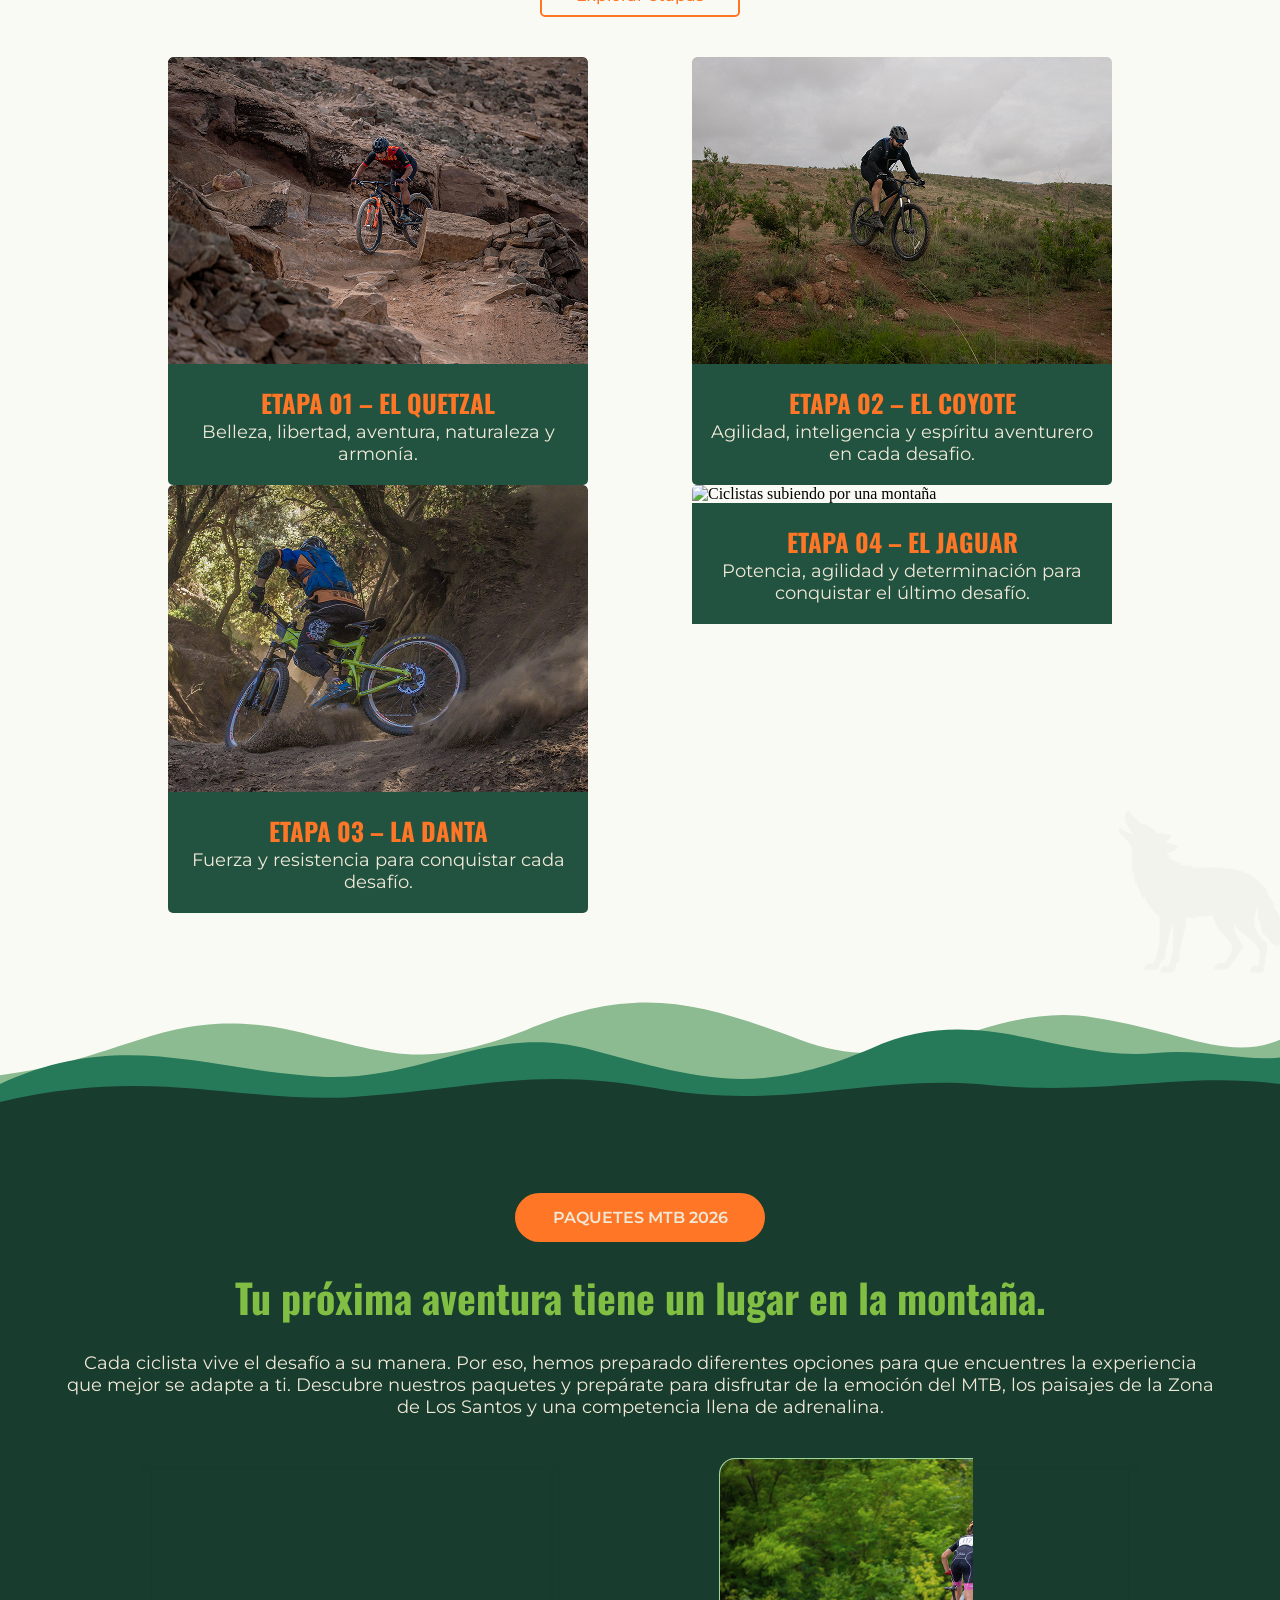
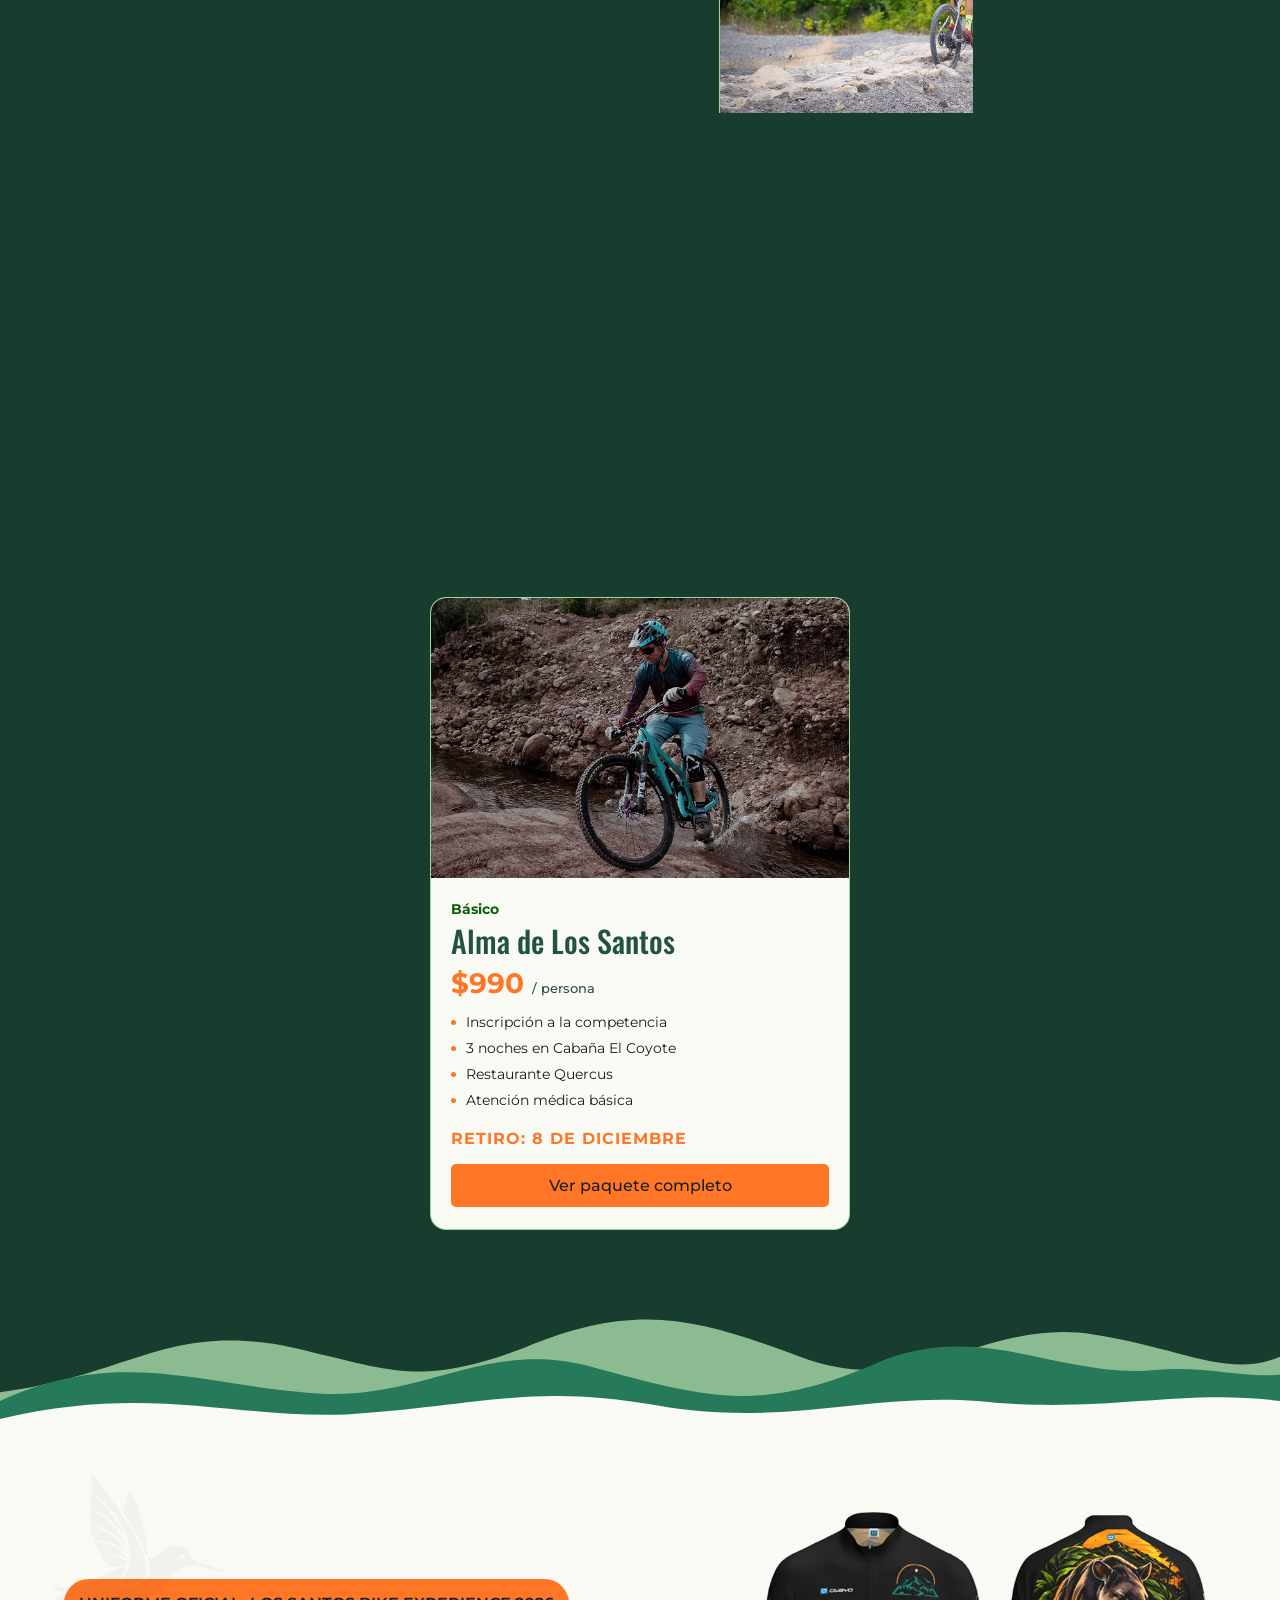
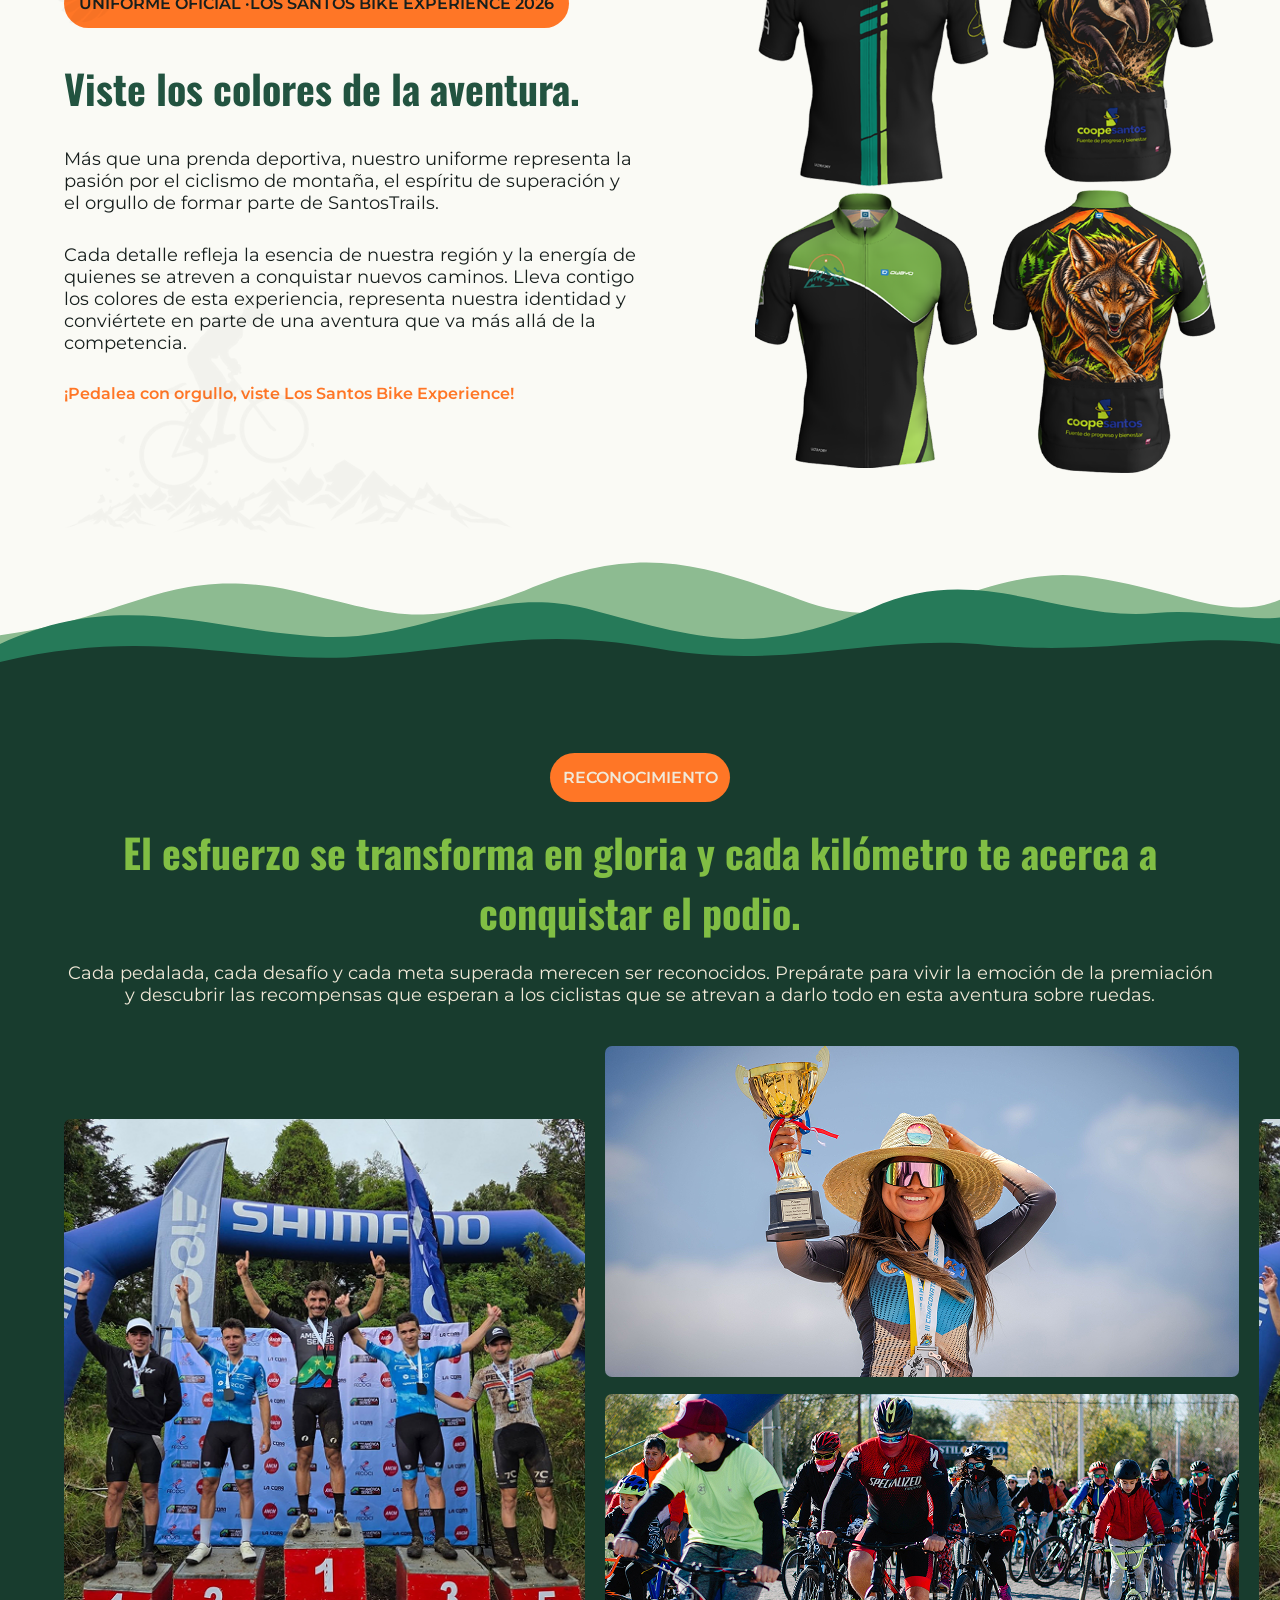
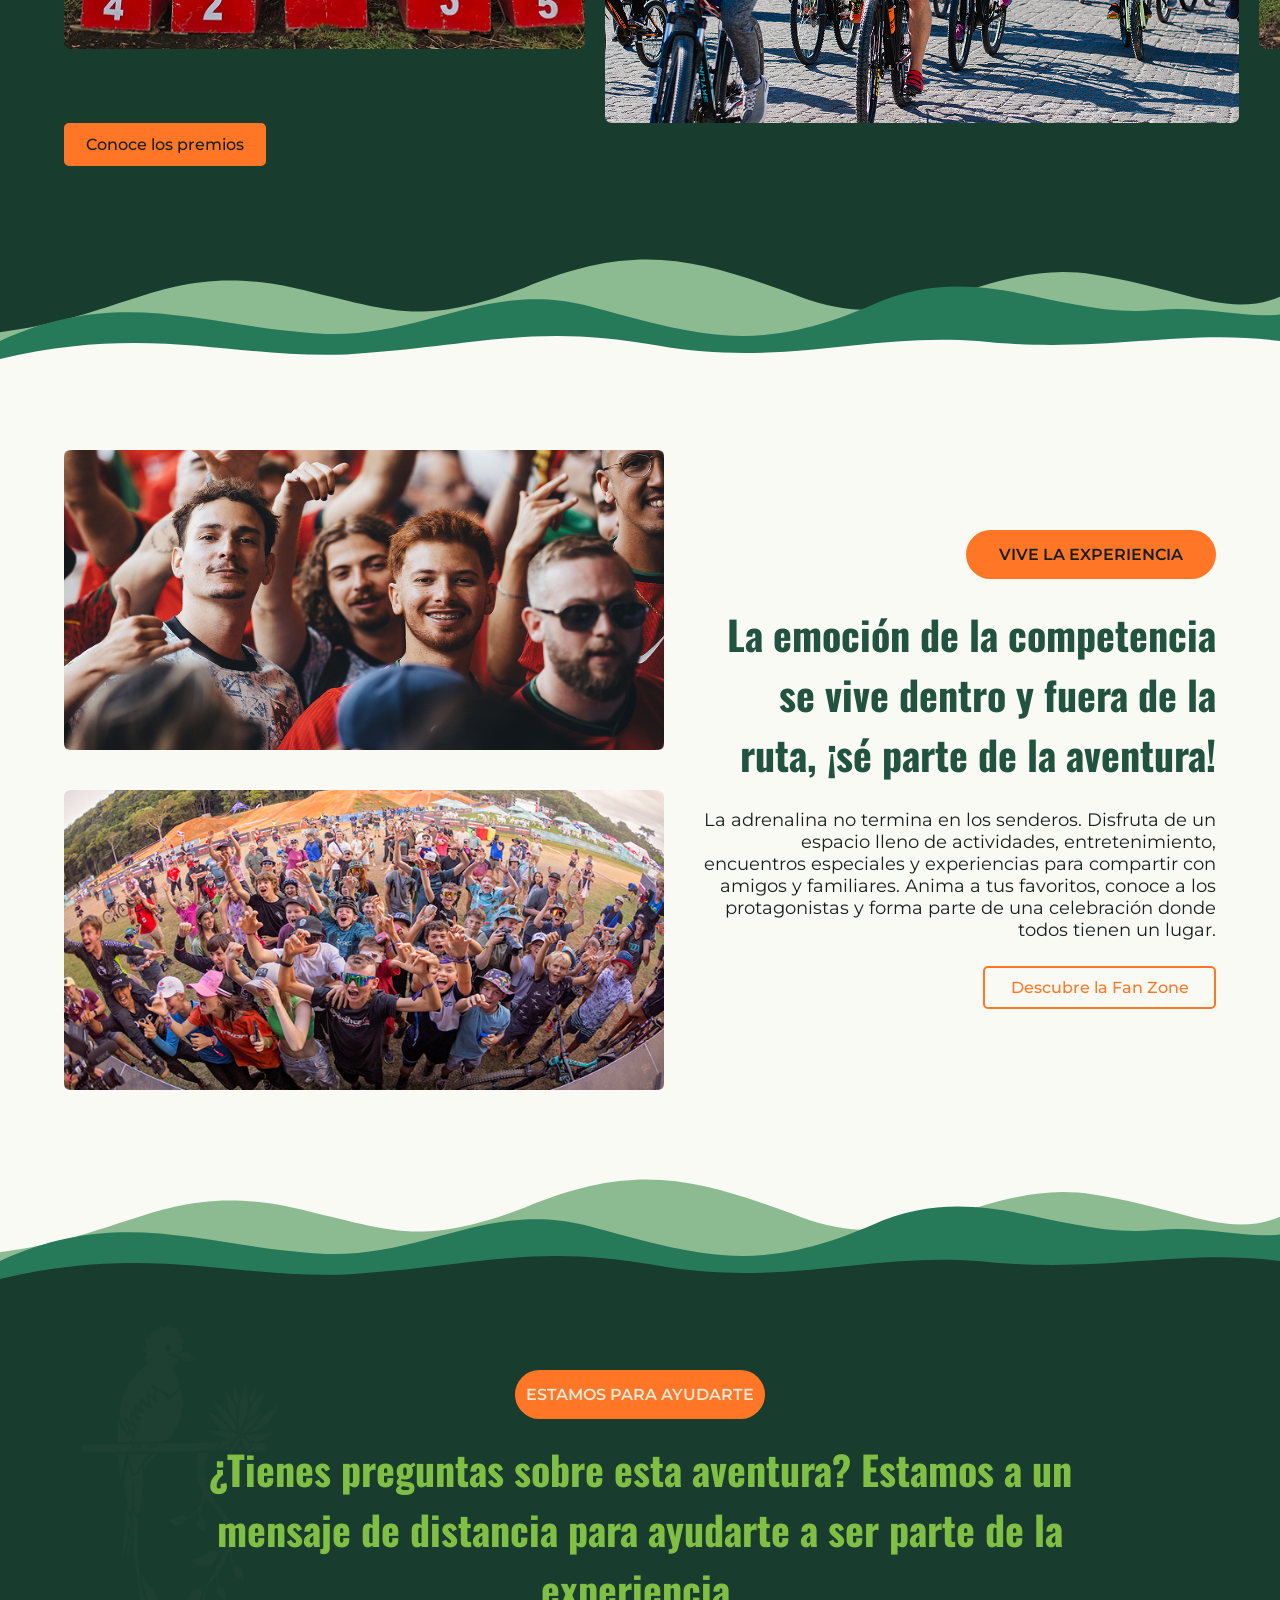
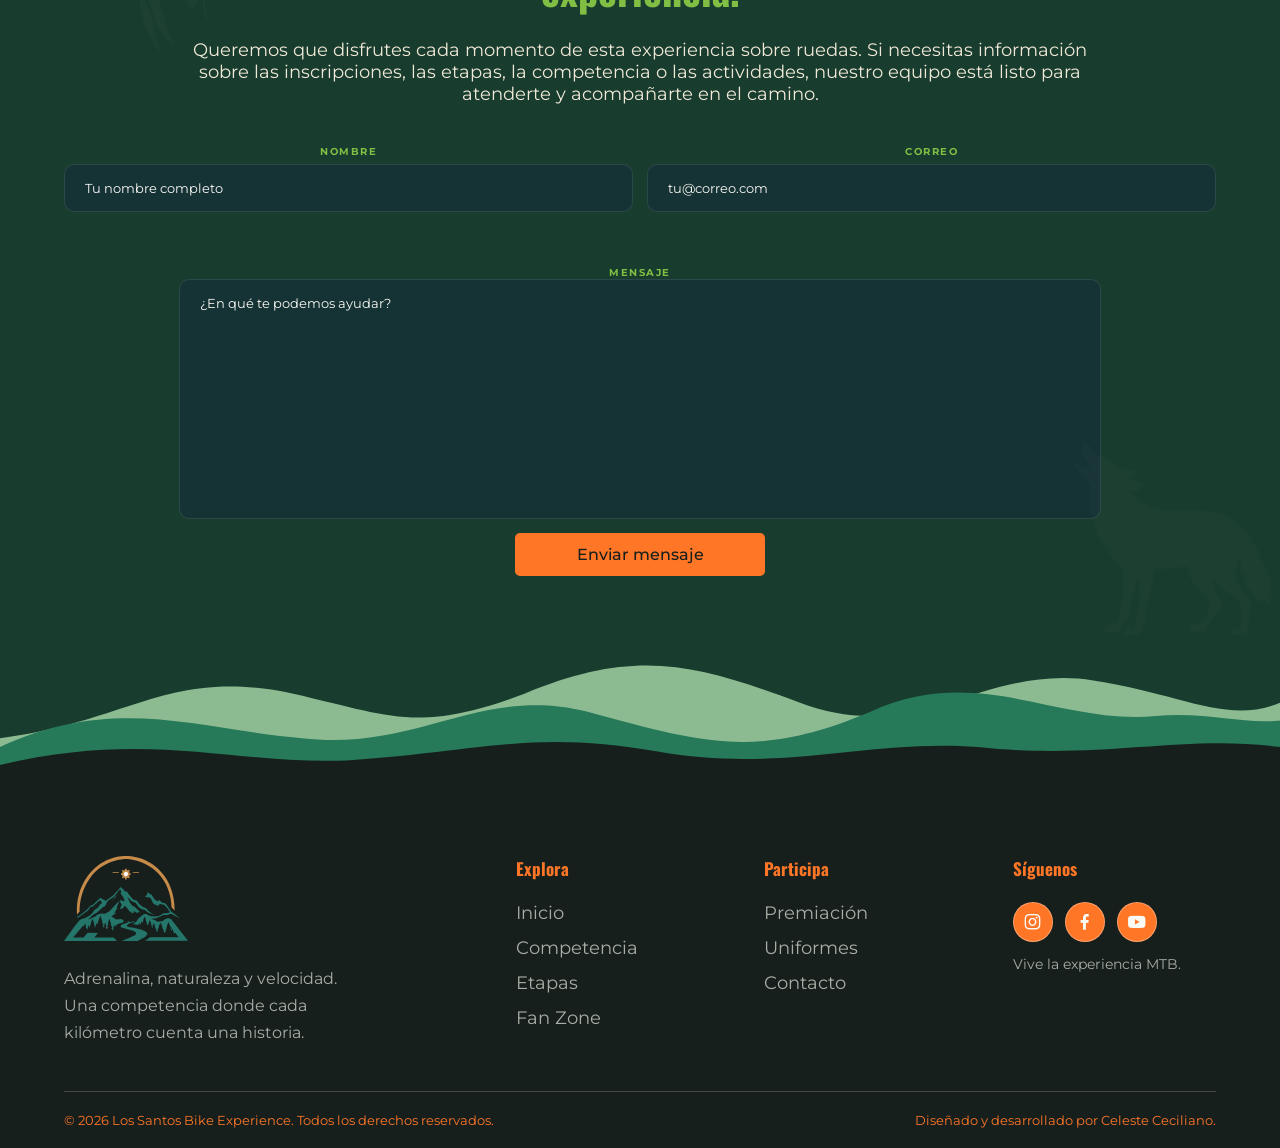
==== commit 84aa8c46: "Add files via upload" ====
--- a/index.html
+++ b/index.html
@@ -4,8 +4,9 @@
 <head>
     <meta charset="UTF-8">
     <meta name="viewport" content="width=device-width, initial-scale=1.0">
-    <title>Document</title>
+    <title>Los Santos Bike Experience</title>
     <link rel="stylesheet" href="css/style.css">
+    <link rel="shortcut icon" href="img/logo.svg" type="image/x-icon">
     <link href="https://unpkg.com/boxicons@2.1.4/css/boxicons.min.css" rel="stylesheet">
     <link rel="shortcut icon" href="img/logo.png" type="image/x-icon">
 </head>
@@ -40,7 +41,7 @@
         </article>
         <article class="containerHeaderI">
             <article class="textos">
-                <div class="etiqueta">
+                <div class="etiquetaO">
                     <p>COMPETENCIA DE CICLISMO DE MONTAÑA</p>
                 </div>
                 <h1><span>Los Santos Bike Experience </span>más que una carrera, una experiencia sobre ruedas.</h1>
@@ -49,10 +50,9 @@
                     Prepárate para superar tus límites y vivir una aventura inolvidable.</p>
                 <div class="btnHeader">
                     <a class="btn btn1" href="">Inscríbete</a>
-                    <a class="btn btn2" href="">Conocer más</a>
-                </div>
-            </article>
-
+                    <a class="btn btn2" href="#nosotros">Conocer más</a>
+                </div>
+            </article>
         </article>
     </header>
     <main>
@@ -60,16 +60,16 @@
             <article class="container">
                 <article class="textoImgNosotros">
                     <article class="textoN">
-                        <div class="etiqueta">
+                        <div class="etiquetaO">
                             <p>SOBRE NOSOTROS</p>
                         </div>
                         <h2 class="h2Oscuro">Nuestra pasión va más allá de la montaña.</h2>
                         <p class="pOscuro">Somos Los Santos Bike Experience, un evento que celebra el ciclismo de
                             montaña, la aventura y la belleza natural de la Zona de Los Santos. Una experiencia que
                             reúne a ciclistas y amantes del deporte alrededor de nuevos retos y grandes emociones.</p>
-                        <a href="" class="btn btn2">Conoce más</a>
-                    </article>
-                    <article class="carrusel">
+                        <a href="nosotros.html" class="btn btn2">Conoce más</a>
+                    </article>
+                    <article class="carrusel2">
 
                         <button class="flecha anterior" id="anterior">
                             <i class='bx bx-chevron-left'></i>
@@ -146,7 +146,7 @@
                         <p class="pClaro">Descubre una competencia diseñada para poner a prueba tu resistencia,
                             habilidad y espíritu aventurero. Recorre los increíbles senderos de la Zona de Los Santos y
                             vive el MTB en su máxima expresión.</p>
-                        <a href="" class="btn btn1">Conoce más</a>
+                        <a href="competencia.html" class="btn btn1">Conoce más</a>
                     </article>
                 </article>
             </article>
@@ -192,7 +192,7 @@
                     <p class="pOscuro">Descubre los recorridos que pondrán a prueba tu resistencia y habilidad. Cada
                         etapa te llevará a explorar nuevos paisajes y vivir la emoción del ciclismo de montaña en Los
                         Santos.</p>
-                    <a href="" class="btn btn1">Explorar etapas</a>
+                    <a href="etapas.html" class="btn btn1">Explorar etapas</a>
                 </div>
                 <article class="etapas">
                     <div class="cardEtapa">
@@ -217,6 +217,13 @@
                             <p class="descripcionEtapa">Fuerza y resistencia para conquistar cada desafío.</p>
                         </div>
                     </div>
+                    <div class="cardEtapa">
+                        <img src="img/imgETapaI4.jpg" alt="Ciclistas subiendo por una montaña">
+                        <div class="footerCardE">
+                            <p class="tiryuloCardE">ETAPA 04 – EL JAGUAR</p>
+                            <p class="descripcionEtapa">Potencia, agilidad y determinación para conquistar el último desafío.</p>
+                        </div>
+                    </div>
                     <img src="img/coyote.png" alt="" class="coyote">
                     <img src="img/quetzal.png" alt="" class="quetzal">
                 </article>
@@ -266,7 +273,6 @@
                         competencia llena de adrenalina.</p>
                 </article>
                 <div class="cardsPaquetes">
-                    <!-- LEGENDARIO -->
                     <div class="cardPaquete">
                         <div class="cardPaqueteIMG">
                             <img class="cardPaqueteIMG2" src="img/imgP1.jpg" alt="Coyote Legendario">
@@ -298,12 +304,10 @@
                                 </div>
                             </div>
                             <p class="fecha">Retiro: 8 de diciembre</p>
-                            <a class="btn btn2" href="legendario.html">Ver paquete
+                            <a class="btn btn2" href="pulsomontaña.html">Ver paquete
                                 completo</a>
                         </div>
                     </div>
-
-                    <!-- EXPLOSIVO -->
                     <div class="cardPaquete">
                         <div class="cardPaqueteIMG">
                             <img class="cardPaqueteIMG2" src="img/imgP2.jpg" alt="Coyote Explosivo">
@@ -335,11 +339,9 @@
                                 </div>
                             </div>
                             <p class="fecha">Retiro: 8 de diciembre</p>
-                            <a class="btn btn2" href="explosivo.html">Ver paquete completo</a>
-                        </div>
-                    </div>
-
-                    <!-- REBELDE -->
+                            <a class="btn btn2" href="corazondelacordillera.html">Ver paquete completo</a>
+                        </div>
+                    </div>
                     <div class="cardPaquete">
                         <div class="cardPaqueteIMG">
                             <img class="cardPaqueteIMG2" src="img/imgP3.jpg" alt="Coyote Rebelde">
@@ -367,7 +369,7 @@
                                 </div>
                             </div>
                             <p class="fecha">Retiro: 8 de diciembre</p>
-                            <a class="btn btn2" href="rebelde.html">Ver paquete completo</a>
+                            <a class="btn btn2" href="almalossantos.html">Ver paquete completo</a>
                         </div>
                     </div>
                 </div>
@@ -485,6 +487,7 @@
                     </article>
                     <img class="imganen1opremio" src="img/imgPremios4.jpg" alt="Podio de competencias masculina de mtb">
                 </article>
+                <a href="premios.html" class="btn btn2">Conoce los premios</a>
             </article>
         </section>
         <div class="divisor-montanas colorOscuro">
@@ -538,7 +541,7 @@
                             y familiares. Anima a tus favoritos, conoce a los protagonistas y forma parte de una
                             celebración donde todos tienen un lugar.</p>
                         <div class="botonesFZ">
-                            <a href="" class="btn btn1">Descubre la Fan Zone</a>
+                            <a href="fanzone.html" class="btn btn1">Descubre la Fan Zone</a>
                         </div>
 
                     </article>
@@ -690,6 +693,7 @@
         </div>
     </footer>
     <script src="js/carrusel.js"></script>
+    <script src="js/menu.js"></script>
 </body>
 
 </html>
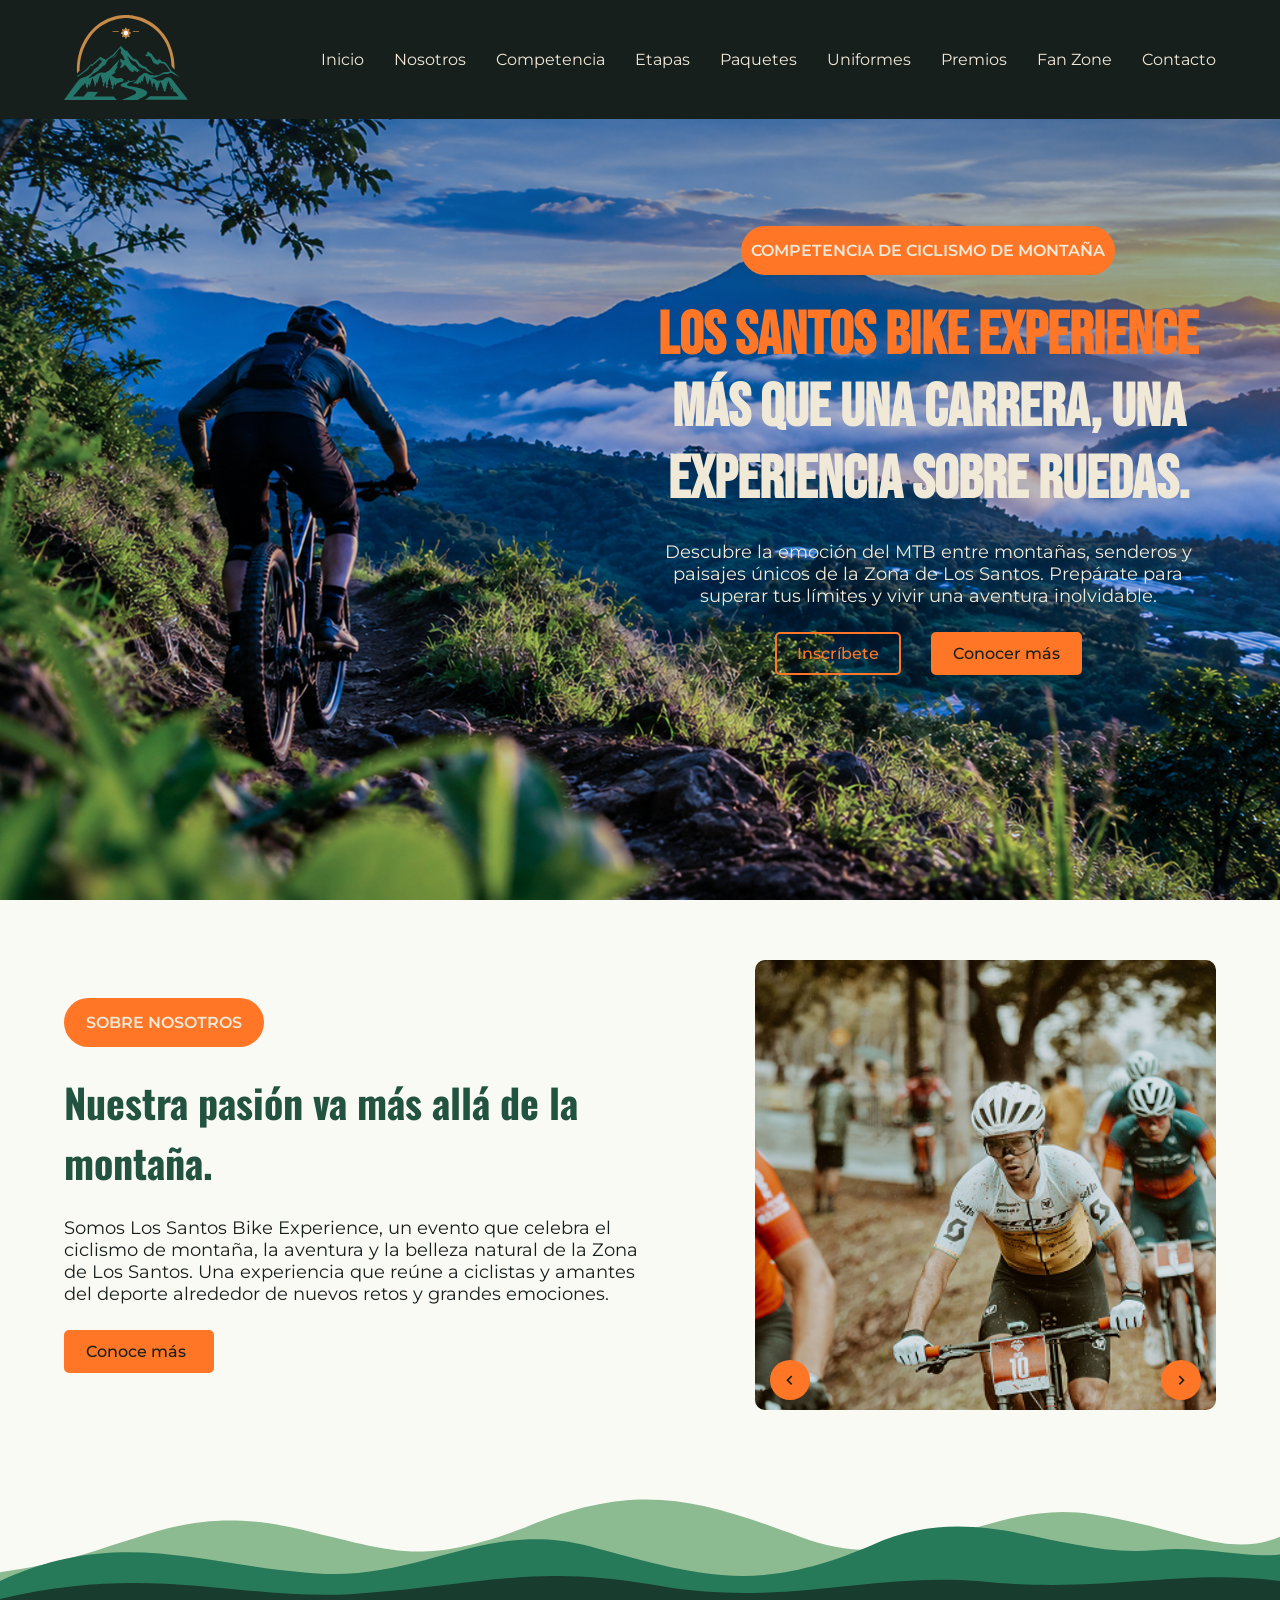
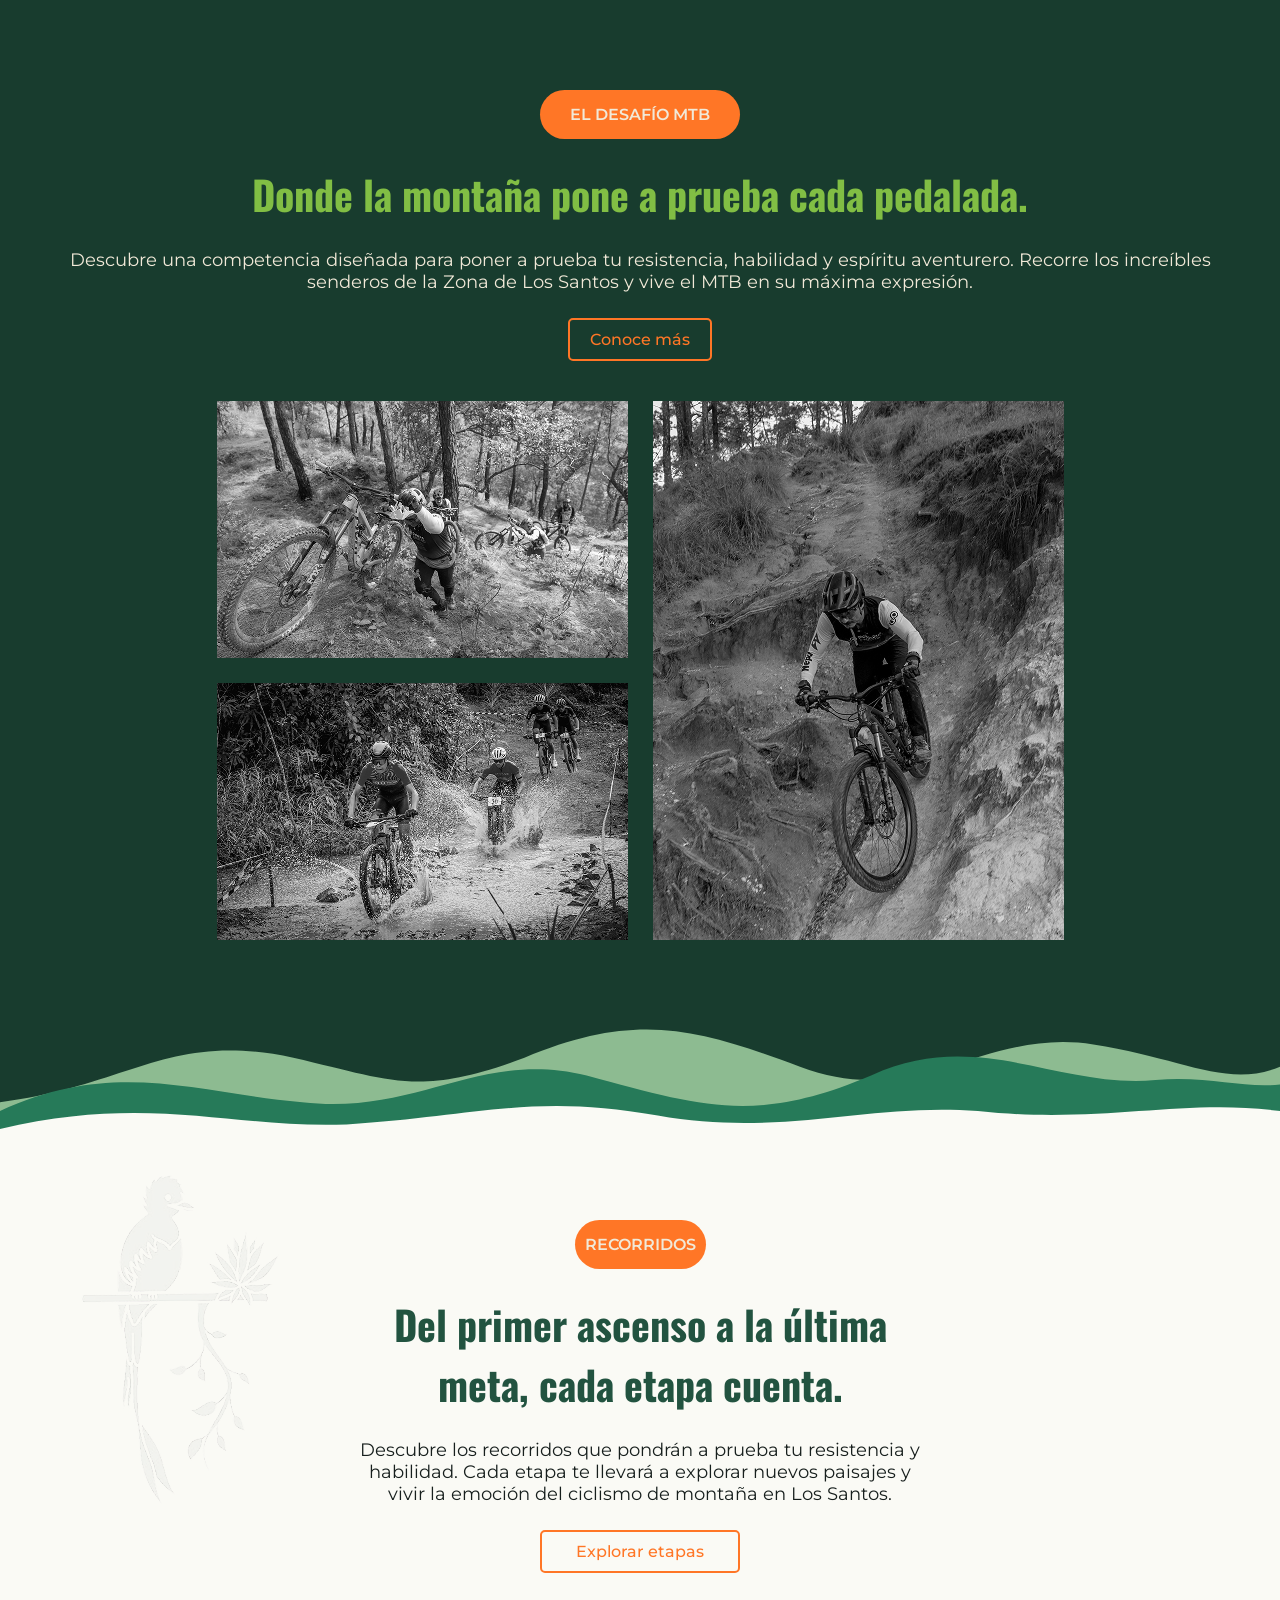
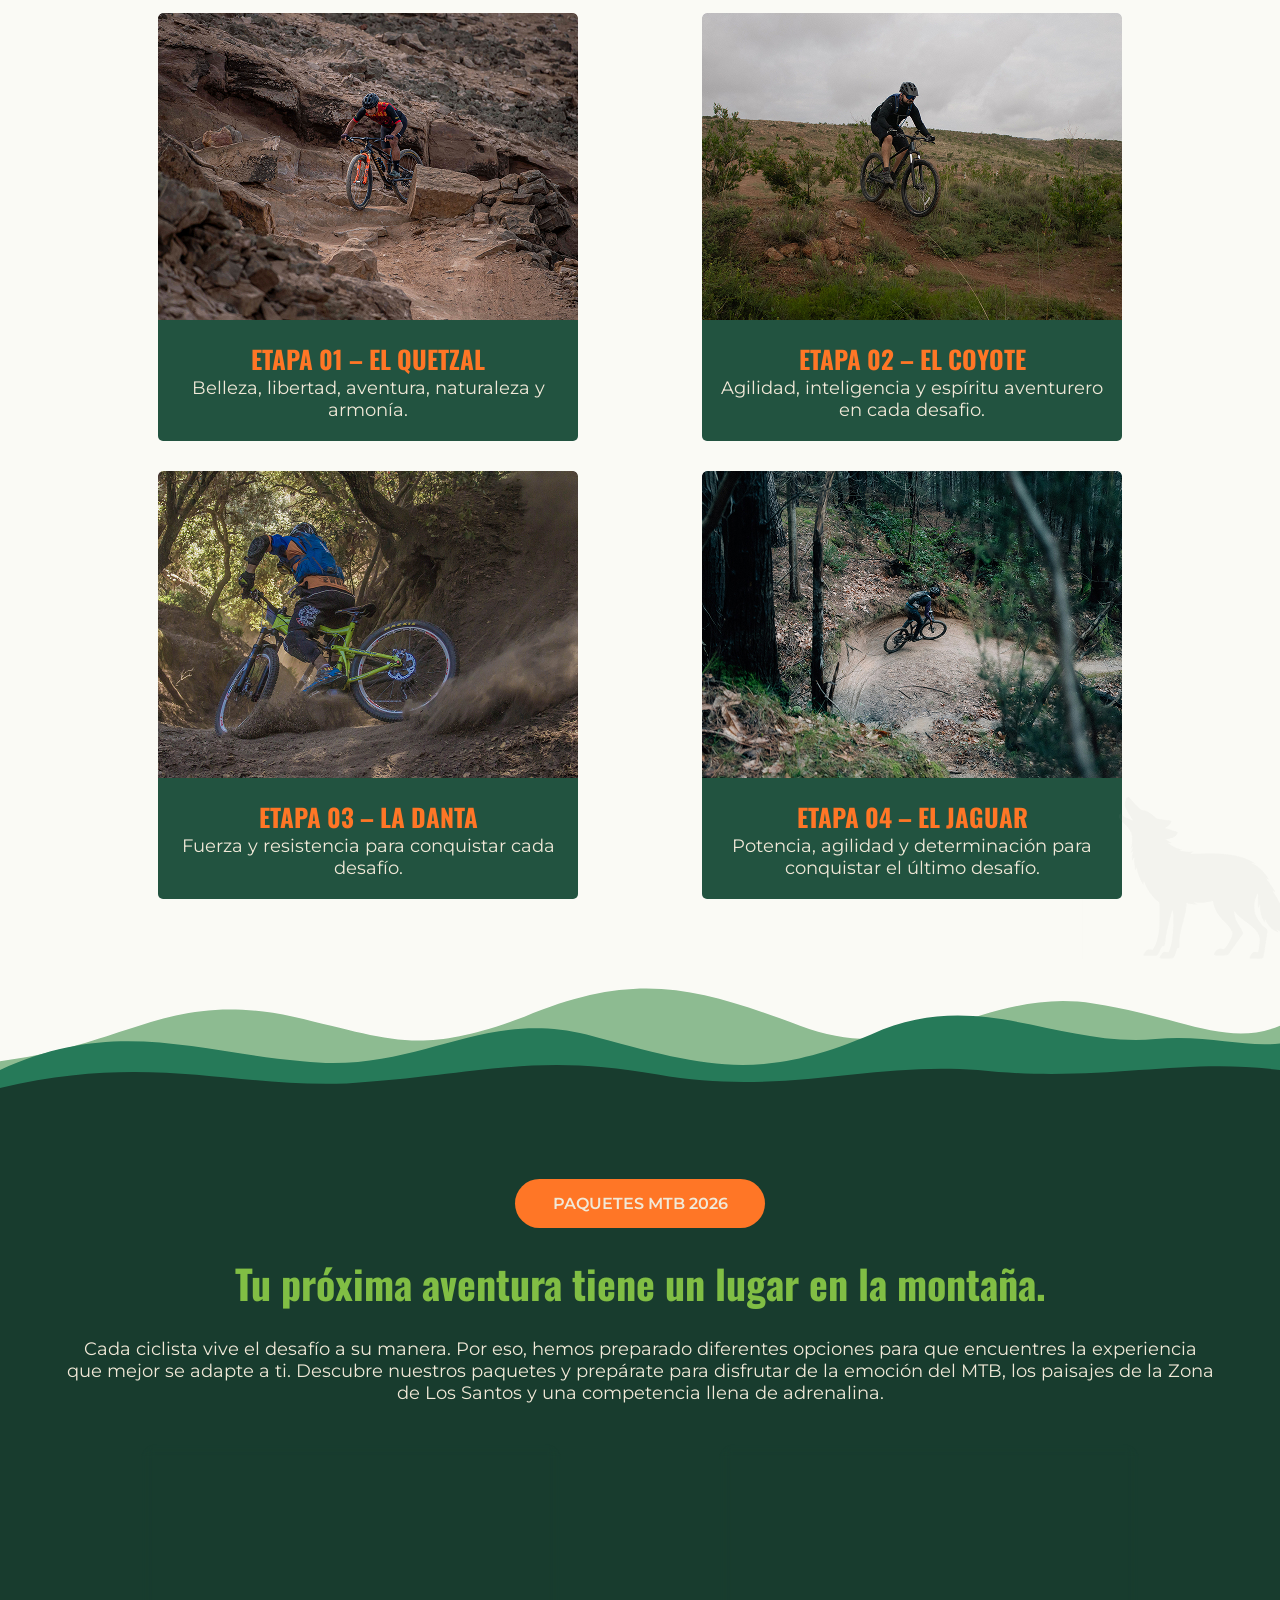
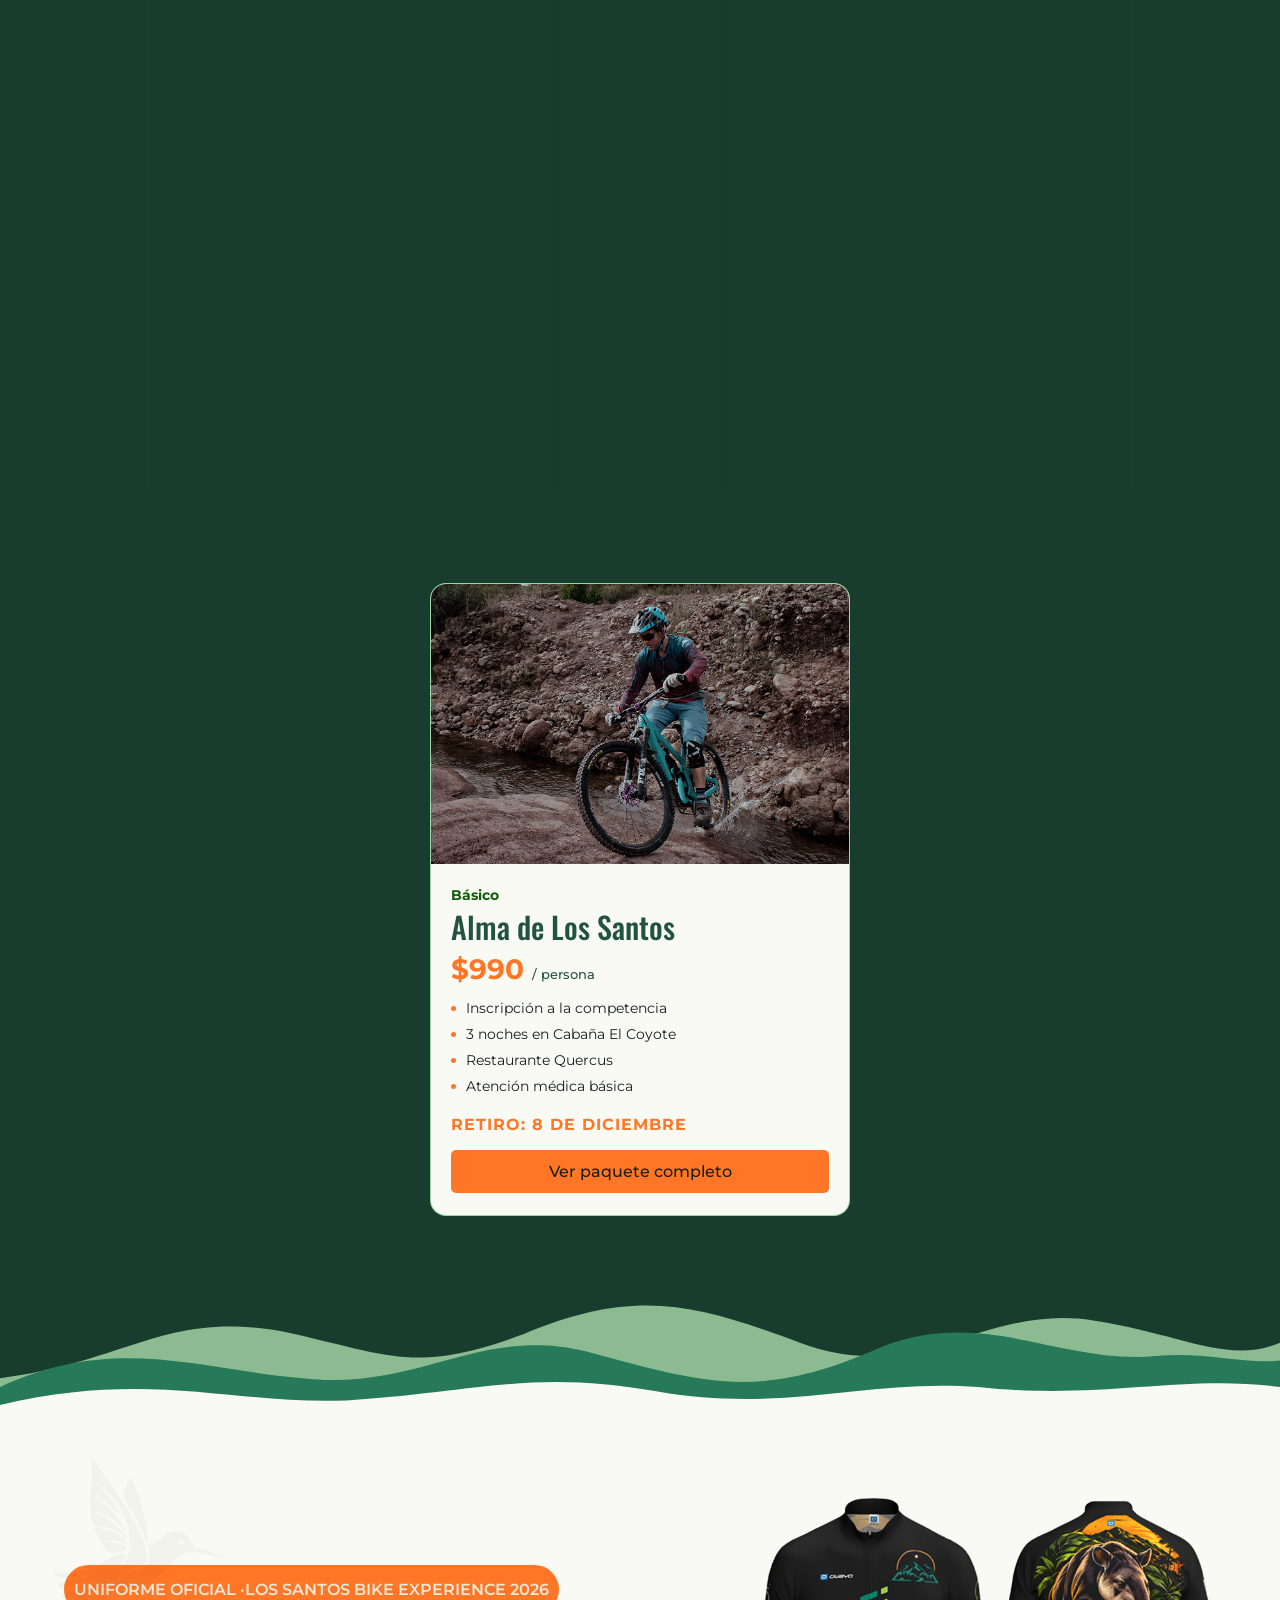
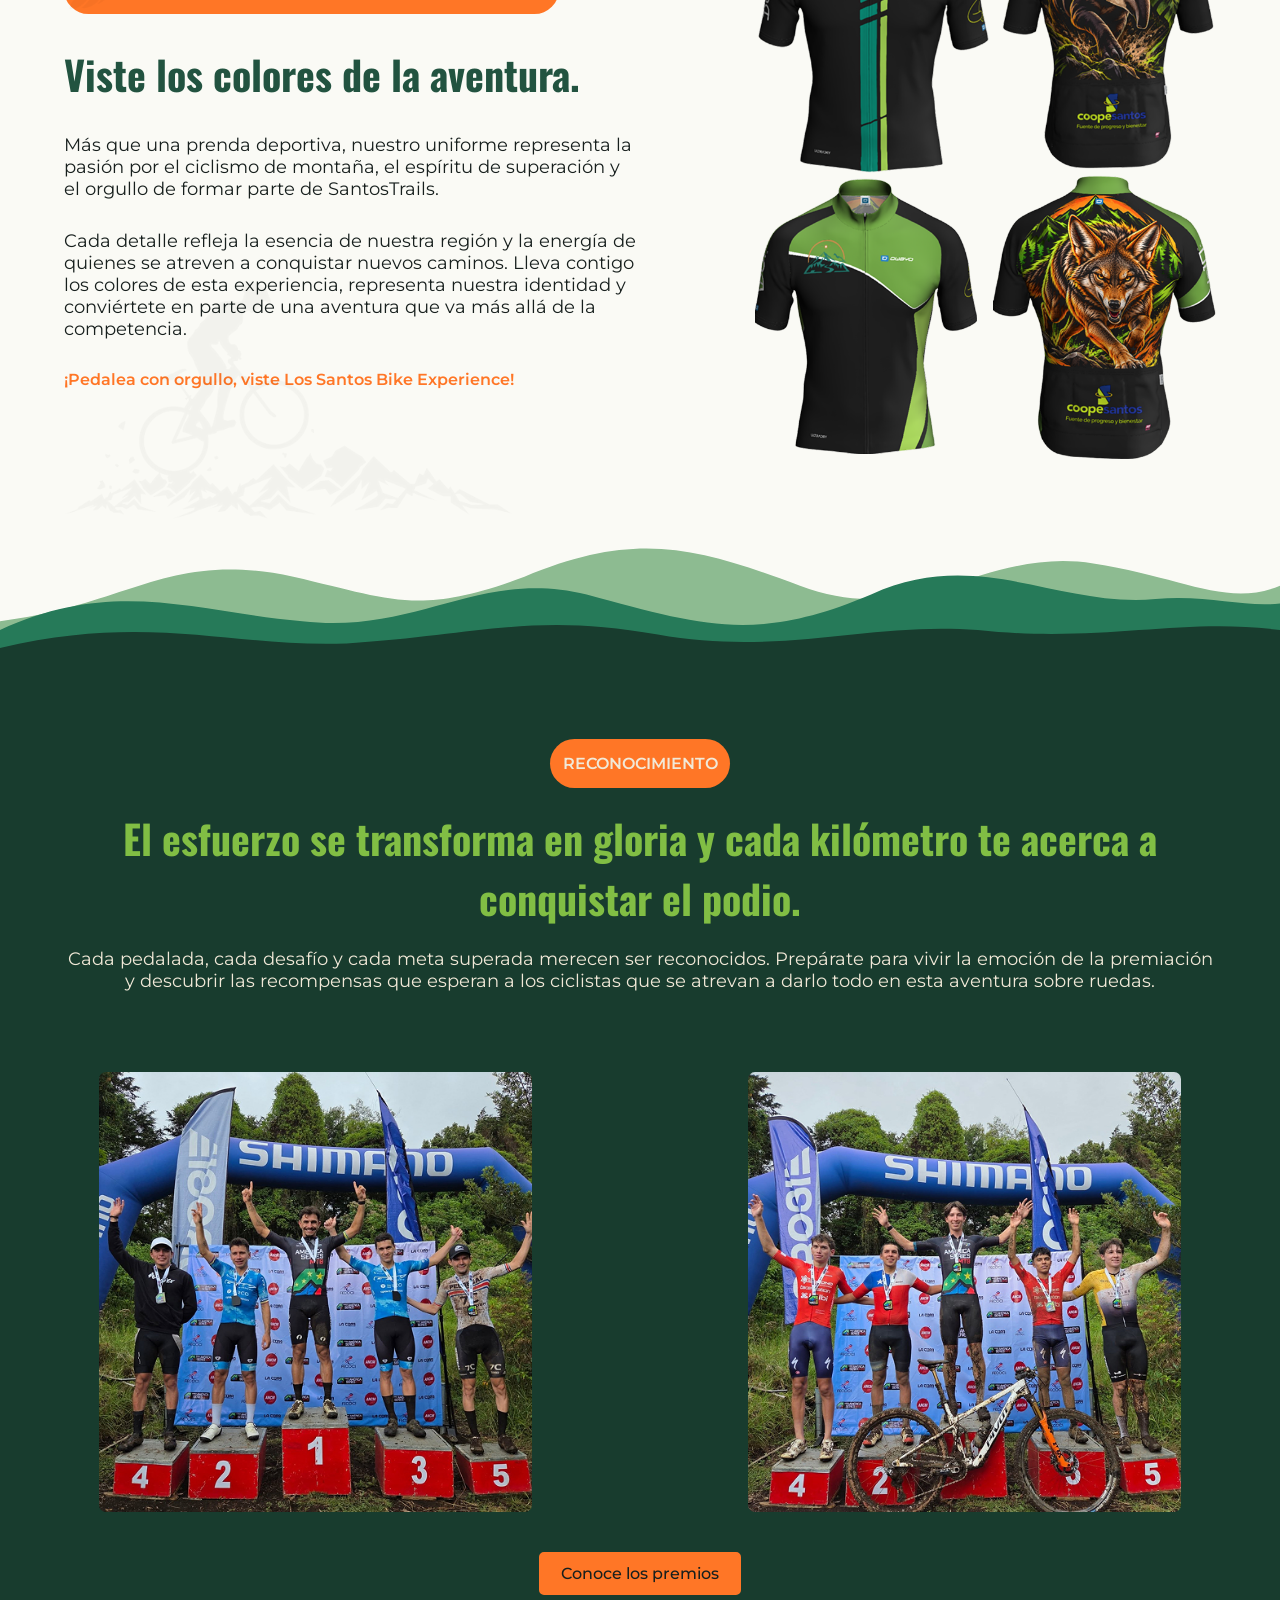
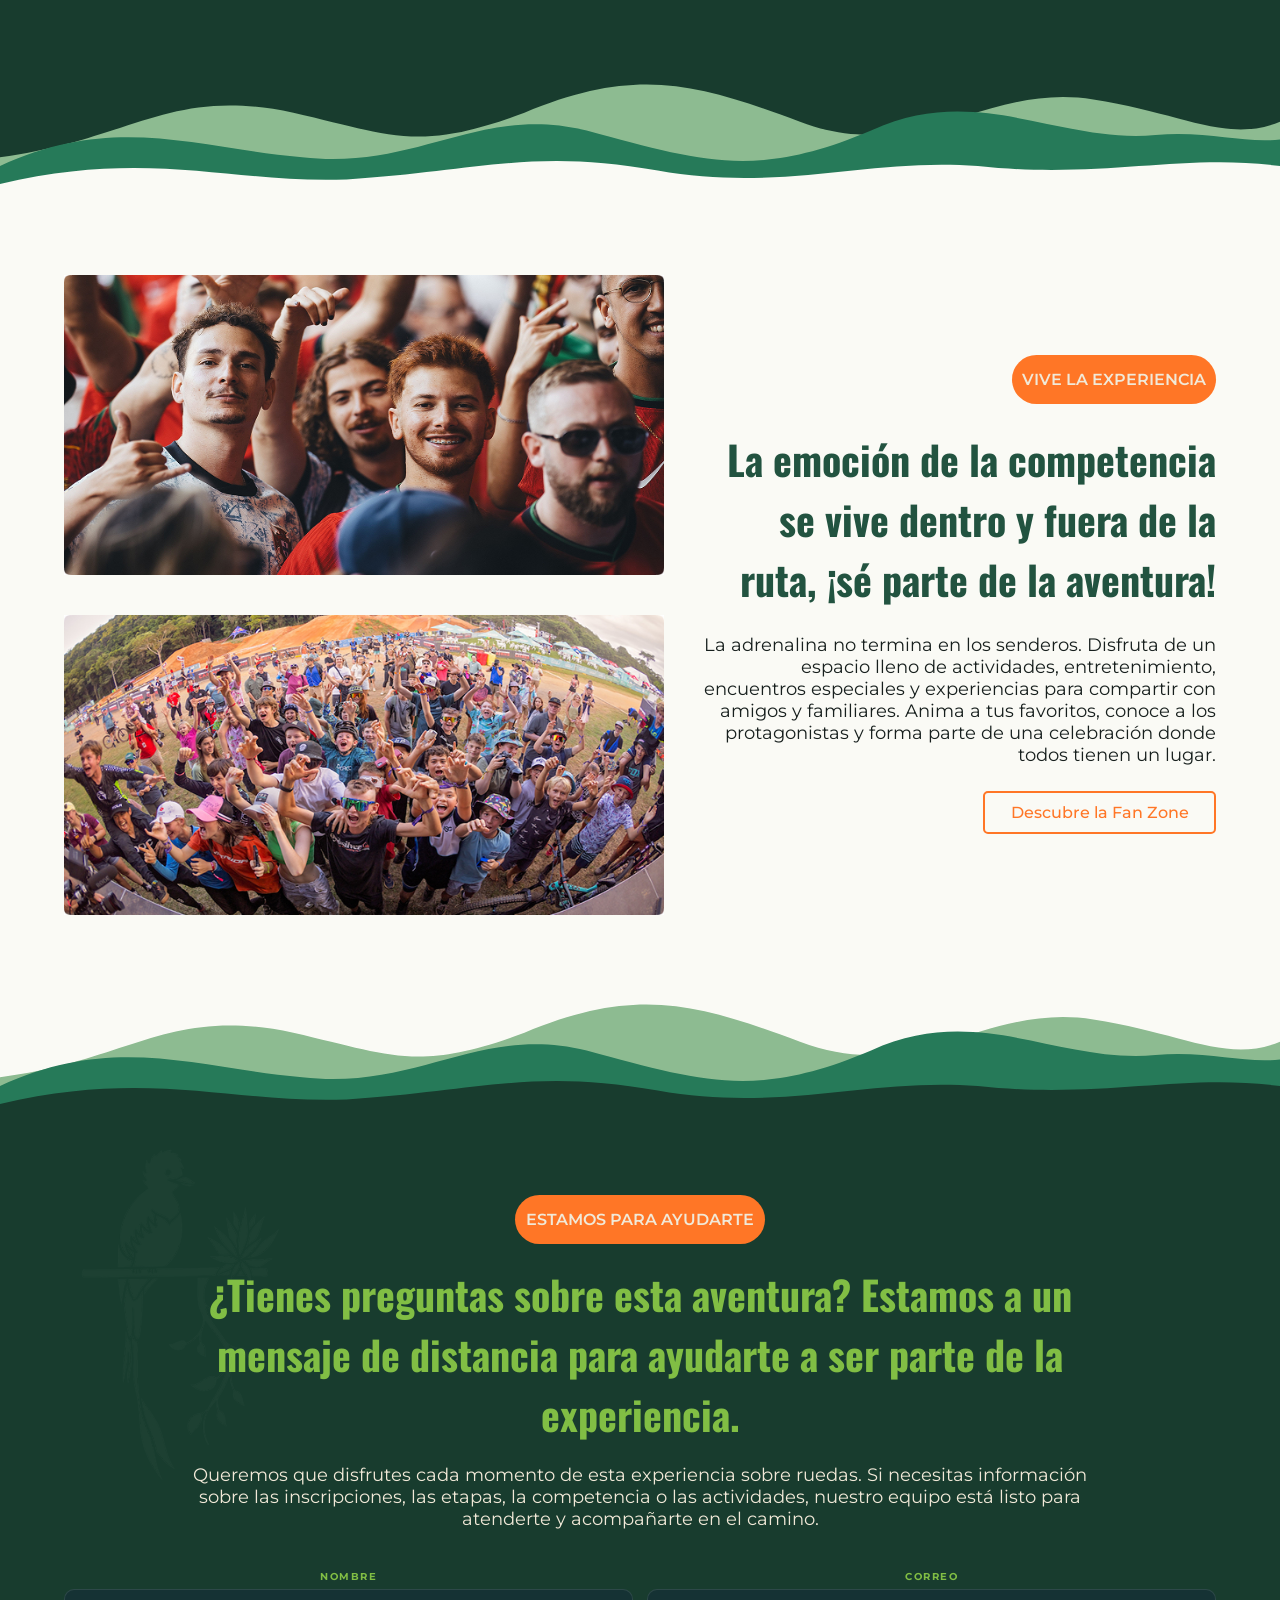
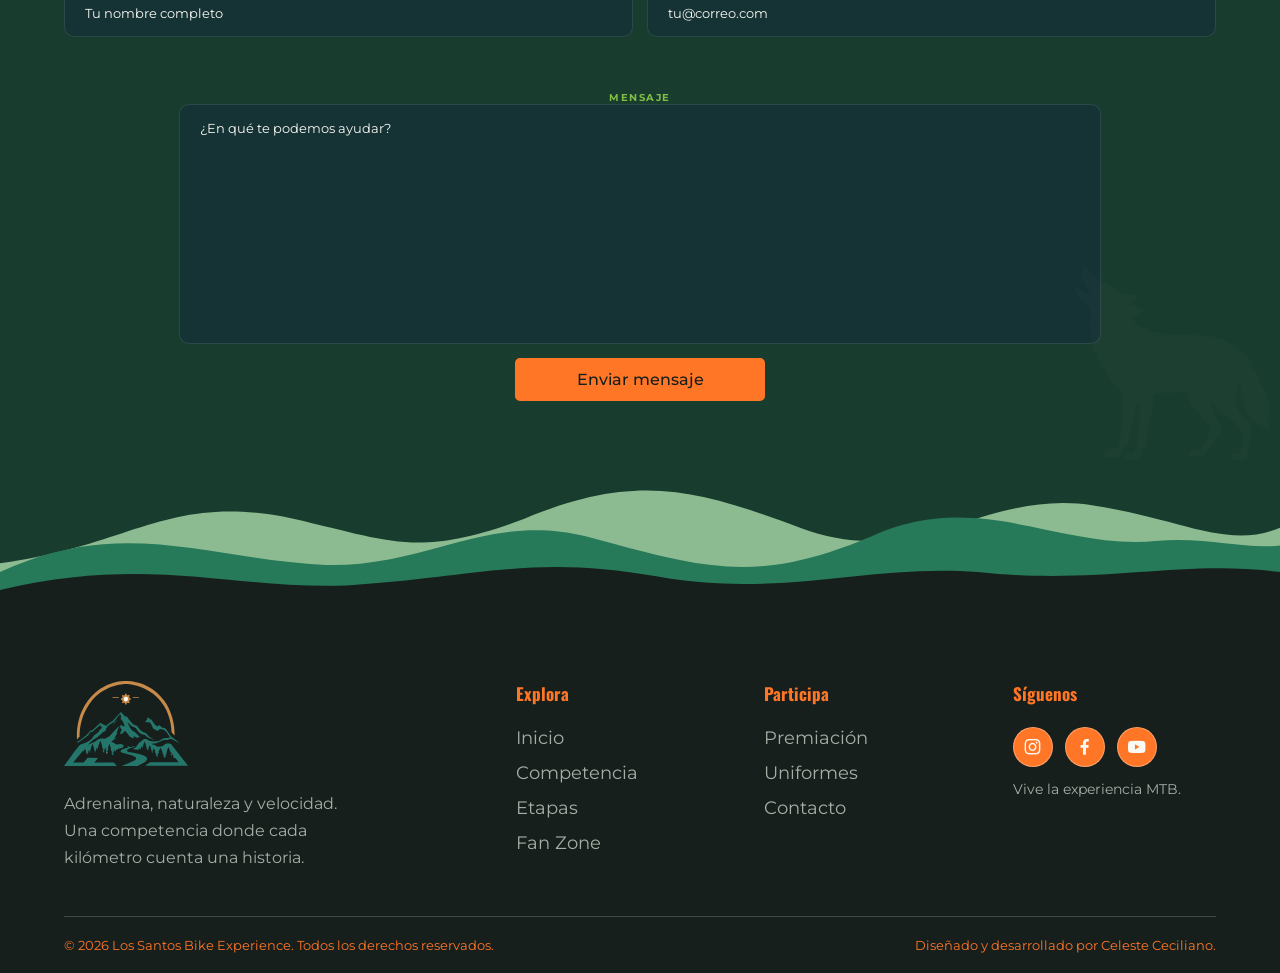
==== commit 71ef8ab8: "Add files via upload" ====
--- a/index.html
+++ b/index.html
@@ -138,6 +138,11 @@
                         </article>
                         <img src="img/imagenC3.jpg" alt="Muchahco bajando por una pendiente de roca">
                     </article>
+                    <div class="imagenesCel">
+                            <img src="img/imagenC1C.png" alt="Muchachos con bicicletas subiendo por una montaña">
+                            <img src="img/imagenC2C.png" alt="Muchachos pasando por un río en bicicleta">
+                            <img src="img/imagenC3C.png" alt="Muchahco bajando por una pendiente de roca">
+                        </div>
                     <article class="textoCom">
                         <div class="etiquetaO">
                             <p>EL DESAFÍO MTB</p>
@@ -185,7 +190,7 @@
         <section class="etapasS" id="etapas">
             <article class="container">
                 <div class="textoE">
-                    <div class="etiqueta">
+                    <div class="etiquetaO">
                         <p>RECORRIDOS</p>
                     </div>
                     <h2 class="h2Oscuro">Del primer ascenso a la última meta, cada etapa cuenta.</h2>
@@ -410,7 +415,7 @@
             <article class="container">
                 <article class="textoImgUnifor">
                     <article class="textoU">
-                        <div class="etiqueta">
+                        <div class="etiquetaO">
                             <p>UNIFORME OFICIAL ·LOS SANTOS BIKE EXPERIENCE 2026</p>
                         </div>
                         <h2 class="h2Oscuro">Viste los colores de la aventura.</h2>
@@ -530,7 +535,7 @@
                     </div>
                     <article class="textosFZ">
                         <div class="etiquetFZ">
-                            <div class="etiqueta">
+                            <div class="etiquetaO">
                                 <p>VIVE LA EXPERIENCIA</p>
                             </div>
                         </div>
--- a/css/style.css
+++ b/css/style.css
@@ -1,11 +1,11 @@
 @import url('https://fonts.googleapis.com/css2?family=Bebas+Neue&family=Montserrat:ital,wght@0,100..900;1,100..900&family=Oswald:wght@200..700&display=swap');
 
 /*
-&&&&&&&&&&&&&&&&&&&&&&&&&&&&&&&&&&&&&&&&&&&&&&&&&&&&&&&&&&&&&&&&&&&&&&&&&&&&&&&&&&&&&&
-&&&&&&&&&&&&&&&&&&&&&&&&&&&&&&&&&&&&&&&&&&&&&&&&&&&&&&&&&&&&&&&&&&&&&&&&&&&&&&&&&&&&&&
-&GENRAL
-&&&&&&&&&&&&&&&&&&&&&&&&&&&&&&&&&&&&&&&&&&&&&&&&&&&&&&&&&&&&&&&&&&&&&&&&&&&&&&&&&&&&&&
-&&&&&&&&&&&&&&&&&&&&&&&&&&&&&&&&&&&&&&&&&&&&&&&&&&&&&&&&&&&&&&&&&&&&&&&&&&&&&&&&&&&&&
+*&&&&&&&&&&&&&&&&&&&&&&&&&&&&&&&&&&&&&&&&&&&&&&&&&&&&&&&&&&&&&&&&&&&&&&&&&&&&&&&&&&&&&&
+*&&&&&&&&&&&&&&&&&&&&&&&&&&&&&&&&&&&&&&&&&&&&&&&&&&&&&&&&&&&&&&&&&&&&&&&&&&&&&&&&&&&&&&
+*&GENRAL
+*&&&&&&&&&&&&&&&&&&&&&&&&&&&&&&&&&&&&&&&&&&&&&&&&&&&&&&&&&&&&&&&&&&&&&&&&&&&&&&&&&&&&&&
+*&&&&&&&&&&&&&&&&&&&&&&&&&&&&&&&&&&&&&&&&&&&&&&&&&&&&&&&&&&&&&&&&&&&&&&&&&&&&&&&&&&&&&
 */
 * {
     padding: 0;
@@ -16,6 +16,7 @@
     transition: ease-in-out 0.3s;
     scroll-behavior: smooth;
 }
+
 :root {
     /* COLORES PRINCIPALES */
     --verde1: #225340;
@@ -37,13 +38,16 @@
     --oswald: "Oswald", sans-serif;
     --monse: "Montserrat", sans-serif;
 }
+
 .container {
     width: 90%;
     margin: 0 auto;
 }
+
 section {
     padding: 60px 0;
 }
+
 /*
 &&&&&&&&&&&&&&&&&&&&&&&&&&&&&&&&&&&&&&&&&&&&&&&&&&&&&&&&&&&&&&&&&&&&&&&&&&&&&&&&&&&&&&
 &&&&&&&&&&&&&&&&&&&&&&&&&&&&&&&&&&&&&&&&&&&&&&&&&&&&&&&&&&&&&&&&&&&&&&&&&&&&&&&&&&&&&&
@@ -55,25 +59,57 @@
     font-family: var(--oswald);
     font-size: 40px;
 }
+
 h1 {
     font-size: 60px;
     font-family: var(--beba);
     text-align: center;
     color: var(--crema);
 }
+
 h1 span {
     color: var(--naranja);
 }
+
+.h2Oscuro {
+    color: var(--verde1);
+}
+
+.pOscuro {
+    font-family: var(--monse);
+    font-size: 18px;
+    color: var(--azul);
+}
+
+.h2Claro {
+    color: var(--verde2);
+}
+
+.pClaro {
+    font-family: var(--monse);
+    font-size: 18px;
+    color: var(--crema);
+}
+
 /*!NAV*/
 .navItem a {
     font-family: var(--monse);
     color: var(--crema);
     font-size: 16px;
 }
+
 .navItem a:hover {
     color: var(--naranja);
     font-weight: bold;
 }
+
+/*
+!&&&&&&&&&&&&&&&&&&&&&&&&&&&&&&&&&&&&&&&&&&&&&&&&&&&&&&&&&&&&&&&&&&&&&&&&&&&&&&&&&&&&&&
+!&&&&&&&&&&&&&&&&&&&&&&&&&&&&&&&&&&&&&&&&&&&&&&&&&&&&&&&&&&&&&&&&&&&&&&&&&&&&&&&&&&&&&&
+!&INDEX.HTML 
+!&&&&&&&&&&&&&&&&&&&&&&&&&&&&&&&&&&&&&&&&&&&&&&&&&&&&&&&&&&&&&&&&&&&&&&&&&&&&&&&&&&&&&&
+!&&&&&&&&&&&&&&&&&&&&&&&&&&&&&&&&&&&&&&&&&&&&&&&&&&&&&&&&&&&&&&&&&&&&&&&&&&&&&&&&&&&&&
+*/
 /*!BANNER*/
 .pBanner {
     font-family: var(--monse);
@@ -82,56 +118,43 @@
     text-align: center;
     font-weight: 400;
 }
-/*!NOSOTROS*/
-.h2Oscuro {
-    color: var(--verde1);
-}
-.pOscuro {
-    font-family: var(--monse);
-    font-size: 18px;
-    color: var(--azul);
-}
-/*!COMPETENCIA*/
-.h2Claro {
-    color: var(--verde2
-    );
-}
-.pClaro {
-    font-family: var(--monse);
-    font-size: 18px;
-    color: var(--crema);
-}
+
 /*!ETAPAS*/
 .descripcionEtapa {
     font-family: var(--monse);
     font-size: 18px;
     color: var(--crema);
 }
+
 .tiryuloCardE {
     font-family: var(--oswald);
     font-size: 25px;
     color: var(--naranja);
     font-weight: bold;
 }
+
 /*!PAQUETES*/
-.nivelPClaro{
+.nivelPClaro {
     color: #068302;
     font-weight: bold;
     font-size: 14px;
     font-family: var(--monse);
 }
+
 .nivelPMedio {
     color: #11700e;
     font-weight: bold;
     font-size: 14px;
     font-family: var(--monse);
 }
+
 .nivelPOscuro {
     color: #0d5e0a;
     font-family: var(--monse);
     font-weight: bold;
     font-size: 14px;
 }
+
 .nombreP {
     font-size: 30px;
     font-weight: 500;
@@ -139,7 +162,8 @@
     font-family: var(--oswald);
     color: var(--verde1);
 }
-.precioDestacado{
+
+.precioDestacado {
     font-size: 28px;
     font-weight: bold;
     color: var(--naranja);
@@ -147,13 +171,15 @@
     line-height: 1;
     font-family: var(--monse);
 }
+
 .precioDestacado span {
     font-size: 13px;
     color: var(--verde1);
     font-family: var(--monse);
     font-weight: 500;
 }
-.detalles{
+
+.detalles {
     display: flex;
     align-items: center;
     gap: 10px;
@@ -161,6 +187,7 @@
     color: var(--azul);
     font-family: var(--monse);
 }
+
 .punto {
     width: 5px;
     height: 5px;
@@ -169,9 +196,9 @@
     flex-shrink: 0;
     font-size: 16px;
 }
+
 .fecha {
-    font-size: 1
-    2px;
+    font-size: 1 2px;
     color: var(--naranja);
     text-transform: uppercase;
     letter-spacing: 1px;
@@ -179,6 +206,7 @@
     font-family: var(--monse);
     font-weight: bold;
 }
+
 /*!UNIFORME*/
 .pDestacada {
     font-family: var(--monse);
@@ -186,6 +214,7 @@
     font-weight: 600;
     color: var(--naranja);
 }
+
 /*!FOOTER*/
 .footerMarca p {
     max-width: 300px;
@@ -195,6 +224,7 @@
     font-size: 16px;
     padding-top: 20px;
 }
+
 .footerLinks h3,
 .footerRedes h3 {
     font-size: 17px;
@@ -202,22 +232,26 @@
     color: var(--naranja);
     font-family: var(--oswald);
 }
+
 .footerLinks a {
     color: var(--gris);
     font-family: var(--monse);
     font-size: 18px;
     transition: .3s;
 }
+
 .footerLinks a:hover {
     color: var(--naranja);
     font-weight: bold;
     transform: translateX(5px);
 }
+
 .footerRedes p {
     color: var(--gris);
     font-family: var(--monse);
     font-size: 14px;
 }
+
 .footerBottom {
     border-top: 1px solid #ffffff30;
     padding-top: 20px;
@@ -228,6 +262,7 @@
     font-family: var(--monse);
     font-size: 13px;
 }
+
 /*
 &&&&&&&&&&&&&&&&&&&&&&&&&&&&&&&&&&&&&&&&&&&&&&&&&&&&&&&&&&&&&&&&&&&&&&&&&&&&&&&&&&&&&&
 &&&&&&&&&&&&&&&&&&&&&&&&&&&&&&&&&&&&&&&&&&&&&&&&&&&&&&&&&&&&&&&&&&&&&&&&&&&&&&&&&&&&&&
@@ -235,17 +270,6 @@
 &&&&&&&&&&&&&&&&&&&&&&&&&&&&&&&&&&&&&&&&&&&&&&&&&&&&&&&&&&&&&&&&&&&&&&&&&&&&&&&&&&&&&&
 &&&&&&&&&&&&&&&&&&&&&&&&&&&&&&&&&&&&&&&&&&&&&&&&&&&&&&&&&&&&&&&&&&&&&&&&&&&&&&&&&&&&&
 */
-.etiqueta {
-    background-color: var(--naranja);
-    padding: 15px;
-    border-radius: 50px;
-    font-family: var(--monse);
-    font-size: 16px;
-    font-weight: 600;
-    margin: 0 auto;
-    width: auto;
-    color: var(--azul);
-}
 .etiquetaO {
     background-color: var(--naranja);
     padding: 15px 10px;
@@ -258,6 +282,7 @@
     justify-content: center;
     text-align: center;
 }
+
 /*
 &&&&&&&&&&&&&&&&&&&&&&&&&&&&&&&&&&&&&&&&&&&&&&&&&&&&&&&&&&&&&&&&&&&&&&&&&&&&&&&&&&&&&&
 &&&&&&&&&&&&&&&&&&&&&&&&&&&&&&&&&&&&&&&&&&&&&&&&&&&&&&&&&&&&&&&&&&&&&&&&&&&&&&&&&&&&&&
@@ -271,6 +296,7 @@
     font-weight: 500;
     border-radius: 5px;
 }
+
 .btn1 {
     position: relative;
     display: inline-block;
@@ -281,6 +307,7 @@
     padding: 10px 20px;
     transition: color 0.4s ease;
 }
+
 .btn1::before {
     content: "";
     position: absolute;
@@ -291,12 +318,15 @@
     transition: transform 0.45s ease;
     z-index: -1;
 }
+
 .btn1:hover::before {
     transform: scaleX(1);
 }
+
 .btn1:hover {
     color: var(--azul);
 }
+
 .btn2 {
     position: relative;
     display: inline-block;
@@ -308,6 +338,7 @@
     border: 2px solid var(--naranja);
     transition: color 0.4s ease;
 }
+
 .btn2::before {
     content: "";
     position: absolute;
@@ -317,13 +348,16 @@
     transition: transform 0.4s ease;
     z-index: -1;
 }
+
 .btn2:hover::before {
     transform: scaleX(1);
 }
+
 .btn2:hover {
     color: var(--naranja);
     border-color: var(--azul);
 }
+
 /*
 &&&&&&&&&&&&&&&&&&&&&&&&&&&&&&&&&&&&&&&&&&&&&&&&&&&&&&&&&&&&&&&&&&&&&&&&&&&&&&&&&&&&&&
 &&&&&&&&&&&&&&&&&&&&&&&&&&&&&&&&&&&&&&&&&&&&&&&&&&&&&&&&&&&&&&&&&&&&&&&&&&&&&&&&&&&&&&
@@ -348,10 +382,12 @@
     color: var(--azul);
     padding: 5px;
 }
+
 .flecha i {
     font-size: 20px;
     color: var(--azul);
 }
+
 /*!FOOTER*/
 .redes a {
     width: 40px;
@@ -366,12 +402,14 @@
     font-size: 21px;
     transition: .3s;
 }
+
 .redes a:hover {
     background-color: var(--naranja-hover);
     color: var(--azul);
     border-color: var(--naranja);
     transform: translateY(-5px);
 }
+
 /*
 &&&&&&&&&&&&&&&&&&&&&&&&&&&&&&&&&&&&&&&&&&&&&&&&&&&&&&&&&&&&&&&&&&&&&&&&&&&&&&&&&&&&&&
 &&&&&&&&&&&&&&&&&&&&&&&&&&&&&&&&&&&&&&&&&&&&&&&&&&&&&&&&&&&&&&&&&&&&&&&&&&&&&&&&&&&&&&
@@ -386,14 +424,17 @@
     line-height: 0;
     background-color: var(--fondo-claro);
 }
+
 .divisor-montanas svg {
     width: 100%;
     height: 100%;
     display: block;
 }
-.colorOscuro{
+
+.colorOscuro {
     background-color: var(--fondo-oscuro);
 }
+
 /*
 &&&&&&&&&&&&&&&&&&&&&&&&&&&&&&&&&&&&&&&&&&&&&&&&&&&&&&&&&&&&&&&&&&&&&&&&&&&&&&&&&&&&&&
 &&&&&&&&&&&&&&&&&&&&&&&&&&&&&&&&&&&&&&&&&&&&&&&&&&&&&&&&&&&&&&&&&&&&&&&&&&&&&&&&&&&&&&
@@ -410,6 +451,7 @@
     width: 100%;
     z-index: 100000;
 }
+
 .containerNav {
     display: flex;
     width: 90%;
@@ -417,26 +459,32 @@
     justify-content: space-between;
     align-items: center;
 }
+
 .opcionNavega {
     display: flex;
     gap: 30px;
 }
+
 .closeIcon {
     display: none;
 }
+
 .closeIcon i {
     font-size: 30px;
     background-color: var(--naranja);
     color: var(--azul);
     border-radius: 100%;
 }
+
 .navBar {
     display: none;
 }
+
 .navBar i {
     font-size: 30px;
     color: var(--naranja);
 }
+
 /*
 &&&&&&&&&&&&&&&&&&&&&&&&&&&&&&&&&&&&&&&&&&&&&&&&&&&&&&&&&&&&&&&&&&&&&&&&&&&&&&&&&&&&&&
 &&&&&&&&&&&&&&&&&&&&&&&&&&&&&&&&&&&&&&&&&&&&&&&&&&&&&&&&&&&&&&&&&&&&&&&&&&&&&&&&&&&&&&
@@ -450,6 +498,7 @@
     width: 100%;
     min-height: 100vh;
 }
+
 .containerHeaderI {
     width: 90%;
     margin: 0 auto;
@@ -458,17 +507,21 @@
     justify-content: end;
     align-items: center;
 }
+
 .textos {
     width: 50%;
     display: flex;
     flex-direction: column;
     gap: 25px;
-}
+    align-items: center;
+}
+
 .btnHeader {
     margin: 0 auto;
     display: flex;
     gap: 30px;
 }
+
 /*
 &&&&&&&&&&&&&&&&&&&&&&&&&&&&&&&&&&&&&&&&&&&&&&&&&&&&&&&&&&&&&&&&&&&&&&&&&&&&&&&&&&&&&&
 &&&&&&&&&&&&&&&&&&&&&&&&&&&&&&&&&&&&&&&&&&&&&&&&&&&&&&&&&&&&&&&&&&&&&&&&&&&&&&&&&&&&&&
@@ -479,52 +532,63 @@
 .nosotros {
     background-color: var(--fondo-claro);
 }
-.nosotros .etiqueta {
+
+.nosotros .etiquetaO {
     width: 200px;
     margin: 0;
 }
+
 .textoN {
     display: flex;
     flex-direction: column;
     gap: 25px;
     width: 50%;
 }
+
 .textoN a {
     width: 150px;
 }
+
 .textoImgNosotros {
     display: flex;
     justify-content: space-between;
     flex-wrap: wrap;
     align-items: center;
 }
-.carrusel {
+
+.carrusel2 {
     width: 40%;
     position: relative;
 }
+
 .contenedorCarrusel {
     width: 100%;
     overflow: hidden;
     border-radius: 15px;
 }
+
 .imagenesCarrusel {
     display: flex;
     transition: transform 0.5s ease;
 }
+
 .imagenesCarrusel img {
     min-width: 100%;
     width: 100%;
     height: 430px;
     object-fit: cover;
 }
+
 .anterior {
     left: 15px;
     bottom: 10px;
 }
+
 .siguiente {
     right: 15px;
     bottom: 10px;
 }
+
 /*
 &&&&&&&&&&&&&&&&&&&&&&&&&&&&&&&&&&&&&&&&&&&&&&&&&&&&&&&&&&&&&&&&&&&&&&&&&&&&&&&&&&&&&&
 &&&&&&&&&&&&&&&&&&&&&&&&&&&&&&&&&&&&&&&&&&&&&&&&&&&&&&&&&&&&&&&&&&&&&&&&&&&&&&&&&&&&&&
@@ -535,27 +599,33 @@
 .competencia {
     background-color: var(--fondo-oscuro);
 }
+
 .imgTexto {
     display: flex;
     justify-content: space-between;
     align-items: center;
 }
+
 .grupoImg {
     display: flex;
     gap: 25px;
 }
+
 .grupoImg img {
     filter: grayscale(100);
 }
+
 .grupoImg img:hover {
     filter: grayscale(0);
 }
+
 .parejaIMG {
     display: flex;
     flex-direction: column;
     justify-content: space-between;
     gap: 25px;
 }
+
 .textoCom {
     width: 50%;
     text-align: end;
@@ -564,9 +634,11 @@
     gap: 25px;
     align-items: end;
 }
+
 .textoCom .etiquetaO {
     width: 200px;
 }
+
 /*
 &&&&&&&&&&&&&&&&&&&&&&&&&&&&&&&&&&&&&&&&&&&&&&&&&&&&&&&&&&&&&&&&&&&&&&&&&&&&&&&&&&&&&&
 &&&&&&&&&&&&&&&&&&&&&&&&&&&&&&&&&&&&&&&&&&&&&&&&&&&&&&&&&&&&&&&&&&&&&&&&&&&&&&&&&&&&&&
@@ -578,23 +650,28 @@
     background-color: var(--fondo-claro);
     position: relative;
 }
+
 .etapas {
     display: flex;
     justify-content: space-evenly;
     flex-wrap: wrap;
     width: 100%;
     padding-top: 40px;
-}
+    gap: 30px;
+}
+
 .coyote {
     position: absolute;
     bottom: 0;
     right: 0;
 }
+
 .quetzal {
     top: 0px;
     left: 0px;
     position: absolute;
 }
+
 .textoE {
     width: 50%;
     margin: 0 auto;
@@ -603,10 +680,12 @@
     flex-direction: column;
     gap: 25px;
 }
+
 .textoE a {
     width: 200px;
     margin: 0 auto;
 }
+
 .cardEtapa {
     width: 420px;
     display: flex;
@@ -615,15 +694,18 @@
     border-radius: 5px;
     cursor: pointer;
 }
+
 .cardEtapa:hover {
     transform: translateY(-10px);
     box-shadow: 0 15px 30px rgba(0, 0, 0, 0.22);
 }
+
 .footerCardE {
     background-color: var(--verde1);
     text-align: center;
     padding: 20px 15px;
 }
+
 /*
 &&&&&&&&&&&&&&&&&&&&&&&&&&&&&&&&&&&&&&&&&&&&&&&&&&&&&&&&&&&&&&&&&&&&&&&&&&&&&&&&&&&&&&
 &&&&&&&&&&&&&&&&&&&&&&&&&&&&&&&&&&&&&&&&&&&&&&&&&&&&&&&&&&&&&&&&&&&&&&&&&&&&&&&&&&&&&&
@@ -634,16 +716,19 @@
 .paquetes {
     background-color: var(--fondo-oscuro);
 }
+
 .textoP {
     text-align: center;
     display: flex;
     flex-direction: column;
     gap: 25px;
 }
+
 .textoP .etiquetaO {
     width: 250px;
     margin: 0 auto;
 }
+
 .cardsPaquetes {
     display: flex;
     flex-wrap: wrap;
@@ -651,6 +736,7 @@
     gap: 80px;
     padding-top: 40px;
 }
+
 .cardPaquete {
     background: var(--fondo-claro);
     border: 1px solid rgba(11, 160, 24, 0.39);
@@ -663,14 +749,17 @@
     transition: border-color 0.3s, transform 0.3s, box-shadow 0.3s;
     cursor: pointer;
 }
+
 .cardPaquete:hover {
     transform: translateY(-6px);
     border-color: rgba(58, 245, 11, 0.4);
     box-shadow: 0 20px 40px rgba(0, 0, 0, 0.4);
 }
+
 .cardPaqueteIMG {
     overflow: hidden;
 }
+
 .cardPaqueteIMG2 {
     width: 100%;
     height: 280px;
@@ -679,16 +768,19 @@
     transition: filter 0.4s, transform 0.4s;
     object-fit: cover;
 }
+
 .cardPaquete:hover .cardPaqueteIMG2 {
     filter: grayscale(0%);
     transform: scale(1.03);
 }
+
 .infoCard {
     padding: 22px 20px;
     flex: 1;
     display: flex;
     flex-direction: column;
 }
+
 .informacionPaq {
     display: flex;
     flex-direction: column;
@@ -696,9 +788,11 @@
     margin-bottom: 20px;
     flex: 1;
 }
+
 .infoCard a {
     text-align: center;
 }
+
 /*
 &&&&&&&&&&&&&&&&&&&&&&&&&&&&&&&&&&&&&&&&&&&&&&&&&&&&&&&&&&&&&&&&&&&&&&&&&&&&&&&&&&&&&&
 &&&&&&&&&&&&&&&&&&&&&&&&&&&&&&&&&&&&&&&&&&&&&&&&&&&&&&&&&&&&&&&&&&&&&&&&&&&&&&&&&&&&&&
@@ -710,11 +804,13 @@
     background-color: var(--fondo-claro);
     position: relative;
 }
+
 .textoImgUnifor {
     display: flex;
     justify-content: space-between;
     align-items: center;
 }
+
 .textoU {
     width: 50%;
     display: flex;
@@ -722,9 +818,11 @@
     gap: 30px;
     align-items: start;
 }
+
 .textoU .etiqueta {
     margin: 0;
 }
+
 .imagencamisa {
     width: 40%;
     display: flex;
@@ -732,9 +830,11 @@
     justify-content: center;
     align-items: center;
 }
+
 .imagencamisa img {
     width: 100%;
 }
+
 .bici {
     position: absolute;
     bottom: 0;
@@ -742,12 +842,14 @@
     height: auto;
     right: 60%;
 }
+
 .colibri {
     position: absolute;
     top: 0;
     left: 0;
     width: 250px;
 }
+
 /*
 &&&&&&&&&&&&&&&&&&&&&&&&&&&&&&&&&&&&&&&&&&&&&&&&&&&&&&&&&&&&&&&&&&&&&&&&&&&&&&&&&&&&&&
 &&&&&&&&&&&&&&&&&&&&&&&&&&&&&&&&&&&&&&&&&&&&&&&&&&&&&&&&&&&&&&&&&&&&&&&&&&&&&&&&&&&&&&
@@ -755,27 +857,39 @@
 &&&&&&&&&&&&&&&&&&&&&&&&&&&&&&&&&&&&&&&&&&&&&&&&&&&&&&&&&&&&&&&&&&&&&&&&&&&&&&&&&&&&&&
 &&&&&&&&&&&&&&&&&&&&&&&&&&&&&&&&&&&&&&&&&&&&&&&&&&&&&&&&&&&&&&&&&&&&&&&&&&&&&&&&&&&&&
 */
-.premios{
+.premios {
     background-color: var(--fondo-oscuro);
 }
-.contendorPremiosImg{
+
+.premios .container {
+    display: flex;
+    flex-direction: column;
+    align-items: center;
+    gap: 40px;
+}
+
+.contendorPremiosImg {
     display: flex;
     justify-content: space-between;
     gap: 20px;
     align-items: center;
 }
-.contendorPremiosImg img{
+
+.contendorPremiosImg img {
     border-radius: 7px;
 }
-.imganen1opremio{
+
+.imganen1opremio {
     height: 530px;
 }
-.parejaImgPremio{
+
+.parejaImgPremio {
     display: flex;
     flex-direction: column;
     gap: 17px;
 }
-.textosPremios{
+
+.textosPremios {
     display: flex;
     flex-direction: column;
     justify-content: center;
@@ -783,10 +897,12 @@
     padding-bottom: 40px;
     gap: 20px;
 }
-.textosPremios .etiquetaO{
+
+.textosPremios .etiquetaO {
     width: 180px;
     margin: 0 auto;
 }
+
 /*
 &&&&&&&&&&&&&&&&&&&&&&&&&&&&&&&&&&&&&&&&&&&&&&&&&&&&&&&&&&&&&&&&&&&&&&&&&&&&&&&&&&&&&&
 &&&&&&&&&&&&&&&&&&&&&&&&&&&&&&&&&&&&&&&&&&&&&&&&&&&&&&&&&&&&&&&&&&&&&&&&&&&&&&&&&&&&&&
@@ -794,47 +910,56 @@
 &&&&&&&&&&&&&&&&&&&&&&&&&&&&&&&&&&&&&&&&&&&&&&&&&&&&&&&&&&&&&&&&&&&&&&&&&&&&&&&&&&&&&&
 &&&&&&&&&&&&&&&&&&&&&&&&&&&&&&&&&&&&&&&&&&&&&&&&&&&&&&&&&&&&&&&&&&&&&&&&&&&&&&&&&&&&&
 */
-.fanZone{
+.fanZone {
     background-color: var(--fondo-claro);
 }
-.imgTextosFZ{
+
+.imgTextosFZ {
     display: flex;
     justify-content: space-between;
     gap: 40px;
     align-items: center;
 }
-.imagenesFZ{
+
+.imagenesFZ {
     gap: 40px;
     display: flex;
     flex-direction: column;
 }
-.imagenesFZ img{
+
+.imagenesFZ img {
     width: 600px;
     height: 300px;
 }
-.textosFZ{
+
+.textosFZ {
     text-align: end;
     display: flex;
     flex-direction: column;
     gap: 25px;
     align-items: end;
 }
+
 .textosFZ .etiqueta {
     width: 250px;
     text-align: center;
 }
-.textosFZ a{
+
+.textosFZ a {
     text-align: center;
     width: 233px;
 }
-.botonesFZ{
+
+.botonesFZ {
     display: flex;
     justify-content: end;
 }
-.etiquetFZ{
+
+.etiquetFZ {
     display: flex;
     justify-content: end;
 }
+
 /*
 &&&&&&&&&&&&&&&&&&&&&&&&&&&&&&&&&&&&&&&&&&&&&&&&&&&&&&&&&&&&&&&&&&&&&&&&&&&&&&&&&&&&&&
 &&&&&&&&&&&&&&&&&&&&&&&&&&&&&&&&&&&&&&&&&&&&&&&&&&&&&&&&&&&&&&&&&&&&&&&&&&&&&&&&&&&&&&
@@ -842,11 +967,12 @@
 &&&&&&&&&&&&&&&&&&&&&&&&&&&&&&&&&&&&&&&&&&&&&&&&&&&&&&&&&&&&&&&&&&&&&&&&&&&&&&&&&&&&&&
 &&&&&&&&&&&&&&&&&&&&&&&&&&&&&&&&&&&&&&&&&&&&&&&&&&&&&&&&&&&&&&&&&&&&&&&&&&&&&&&&&&&&&
 */
-.contacto{
+.contacto {
     background-color: var(--fondo-oscuro);
     position: relative;
 }
-.textoC{
+
+.textoC {
     display: flex;
     flex-direction: column;
     gap: 20px;
@@ -854,25 +980,30 @@
     width: 80%;
     margin: 0 auto;
 }
-.textoC .etiquetaO{
+
+.textoC .etiquetaO {
     width: 250px;
     margin: 0 auto;
 }
+
 .formularioIndex {
     display: flex;
     flex-direction: column;
     gap: 14px;
     padding-top: 40px;
 }
-.formularioIndex button{
+
+.formularioIndex button {
     width: 250px;
     margin: 0 auto;
 }
+
 .filaFormulario {
     display: grid;
     grid-template-columns: 1fr 1fr;
     gap: 14px;
 }
+
 .labelInput {
     display: flex;
     flex-direction: column;
@@ -880,6 +1011,7 @@
     align-items: center;
     text-align: center;
 }
+
 .label {
     font-size: 10px;
     font-weight: 500;
@@ -890,6 +1022,7 @@
     font-weight: bold;
     text-align: center;
 }
+
 .input,
 .textarea {
     background: rgba(20, 43, 59, 0.52);
@@ -903,21 +1036,25 @@
     width: 100%;
     transition: border-color 0.2s, background 0.2s;
 }
+
 .input::placeholder,
 .textarea::placeholder {
-    color:var(--blanco);
-}
+    color: var(--blanco);
+}
+
 .input:focus,
 .textarea:focus {
-    border-color:#5DB9AD;
+    border-color: #5DB9AD;
     background: rgba(255, 255, 255, 0.06);
 }
+
 .textarea {
     resize: none;
     height: 240px;
     width: 80%;
 }
-.labelInpuT{
+
+.labelInpuT {
     display: flex;
     flex-direction: column;
     margin: 0 auto;
@@ -925,17 +1062,20 @@
     align-items: center;
     padding-top: 40px;
 }
-.quetzal1{
+
+.quetzal1 {
     position: absolute;
     top: 0;
     left: 0;
 }
-.coyote1{
+
+.coyote1 {
     position: absolute;
     bottom: 0;
     right: 0;
     width: 250px;
 }
+
 /*
 &&&&&&&&&&&&&&&&&&&&&&&&&&&&&&&&&&&&&&&&&&&&&&&&&&&&&&&&&&&&&&&&&&&&&&&&&&&&&&&&&&&&&&
 &&&&&&&&&&&&&&&&&&&&&&&&&&&&&&&&&&&&&&&&&&&&&&&&&&&&&&&&&&&&&&&&&&&&&&&&&&&&&&&&&&&&&&
@@ -948,22 +1088,2591 @@
     color: var(--blanco);
     padding: 60px 0 20px;
 }
+
 .footerTop {
     display: grid;
     grid-template-columns: 2fr 1fr 1fr 1fr;
     gap: 45px;
     padding-bottom: 45px;
 }
+
 .footerLinks,
 .footerRedes {
     display: flex;
     flex-direction: column;
     gap: 13px;
 }
+
 .redes {
     display: flex;
     gap: 12px;
 }
+
+/*
+!&&&&&&&&&&&&&&&&&&&&&&&&&&&&&&&&&&&&&&&&&&&&&&&&&&&&&&&&&&&&&&&&&&&&&&&&&&&&&&&&&&&&&&
+!&&&&&&&&&&&&&&&&&&&&&&&&&&&&&&&&&&&&&&&&&&&&&&&&&&&&&&&&&&&&&&&&&&&&&&&&&&&&&&&&&&&&&&
+!&NOSOTROS.HTML 
+!&&&&&&&&&&&&&&&&&&&&&&&&&&&&&&&&&&&&&&&&&&&&&&&&&&&&&&&&&&&&&&&&&&&&&&&&&&&&&&&&&&&&&&
+!&&&&&&&&&&&&&&&&&&&&&&&&&&&&&&&&&&&&&&&&&&&&&&&&&&&&&&&&&&&&&&&&&&&&&&&&&&&&&&&&&&&&&
+*/
+/*
+&&&&&&&&&&&&&&&&&&&&&&&&&&&&&&&&&&&&&&&&&&&&&&&&&&&&&&&&&&&&&&&&&&&&&&&&&&&&&&&&&&&&&&
+&&&&&&&&&&&&&&&&&&&&&&&&&&&&&&&&&&&&&&&&&&&&&&&&&&&&&&&&&&&&&&&&&&&&&&&&&&&&&&&&&&&&&&
+&FUENTES
+&&&&&&&&&&&&&&&&&&&&&&&&&&&&&&&&&&&&&&&&&&&&&&&&&&&&&&&&&&&&&&&&&&&&&&&&&&&&&&&&&&&&&&
+&&&&&&&&&&&&&&&&&&&&&&&&&&&&&&&&&&&&&&&&&&&&&&&&&&&&&&&&&&&&&&&&&&&&&&&&&&&&&&&&&&&&&
+*/
+/*!equipo*/
+.textoEquipoCard h3 {
+    font-family: var(--oswald);
+    font-size: 30px;
+    color: var(--verde2);
+}
+
+.textoEquipoCard p {
+    font-family: var(--monse);
+    font-size: 14px;
+    color: var(--blanco);
+    font-weight: bold;
+}
+
+.infoModalEquipo h3 {
+    color: var(--naranja);
+    text-align: center;
+    font-family: var(--oswald);
+    font-size: 30px;
+}
+
+.infoModalEquipo p {
+    line-height: 1.7;
+}
+
+#apodoModalEquipo {
+    font-family: var(--monse);
+    font-size: 14px;
+    font-weight: bold;
+    color: var(--verde2);
+}
+
+#cargoModalEquipo {
+    font-family: var(--monse);
+    font-size: 18px;
+    color: var(--naranja);
+}
+
+.infoModalEquipo blockquote {
+    font-style: italic;
+    border-left: 3px solid var(--naranja);
+    padding-left: 15px;
+    margin-top: 10px;
+}
+
+#fraseModalEquipo {
+    color: var(--blanco);
+    font-family: var(--monse);
+    font-style: italic;
+    font-size: 14px;
+}
+
+#descripcionModalEquipo {
+    color: var(--blanco);
+    font-family: var(--monse);
+    font-size: 18px;
+}
+
+/*!Mision vision*/
+.cardMision h3 {
+    font-family: var(--oswald);
+    color: var(--naranja);
+    font-size: 25px;
+}
+
+.valoresPalabras h3 {
+    font-family: var(--oswald);
+    color: var(--verde2);
+    font-size: 30px;
+    text-align: center;
+    padding-top: 40px;
+}
+
+/*
+&&&&&&&&&&&&&&&&&&&&&&&&&&&&&&&&&&&&&&&&&&&&&&&&&&&&&&&&&&&&&&&&&&&&&&&&&&&&&&&&&&&&&&
+&&&&&&&&&&&&&&&&&&&&&&&&&&&&&&&&&&&&&&&&&&&&&&&&&&&&&&&&&&&&&&&&&&&&&&&&&&&&&&&&&&&&&&
+&ICONOS
+&&&&&&&&&&&&&&&&&&&&&&&&&&&&&&&&&&&&&&&&&&&&&&&&&&&&&&&&&&&&&&&&&&&&&&&&&&&&&&&&&&&&&&
+&&&&&&&&&&&&&&&&&&&&&&&&&&&&&&&&&&&&&&&&&&&&&&&&&&&&&&&&&&&&&&&&&&&&&&&&&&&&&&&&&&&&&
+*/
+.footerCardEquipo i {
+    background-color: var(--verde2);
+    font-size: 26px;
+    padding: 5px;
+    border-radius: 100%;
+    cursor: pointer;
+}
+
+.footerCardEquipo i:hover {
+    background-color: var(--naranja);
+    color: var(--blanco);
+}
+
+.cerrarModalEquipo {
+    position: absolute;
+    right: 15px;
+    top: 15px;
+    font-size: 30px;
+    cursor: pointer;
+    color: var(--azul);
+    background-color: var(--naranja);
+    border-radius: 100%;
+}
+
+/*
+&&&&&&&&&&&&&&&&&&&&&&&&&&&&&&&&&&&&&&&&&&&&&&&&&&&&&&&&&&&&&&&&&&&&&&&&&&&&&&&&&&&&&&
+&&&&&&&&&&&&&&&&&&&&&&&&&&&&&&&&&&&&&&&&&&&&&&&&&&&&&&&&&&&&&&&&&&&&&&&&&&&&&&&&&&&&&&
+&HEADER
+&&&&&&&&&&&&&&&&&&&&&&&&&&&&&&&&&&&&&&&&&&&&&&&&&&&&&&&&&&&&&&&&&&&&&&&&&&&&&&&&&&&&&&
+&&&&&&&&&&&&&&&&&&&&&&&&&&&&&&&&&&&&&&&&&&&&&&&&&&&&&&&&&&&&&&&&&&&&&&&&&&&&&&&&&&&&&
+*/
+.headerNosotros {
+    background: url(../img/nosotrosbanner.jpg) center center no-repeat;
+    background-size: cover;
+    width: 100%;
+    min-height: 100vh;
+}
+
+.containerTextosINoso {
+    width: 90%;
+    margin: 0 auto;
+    min-height: 100vh;
+    display: flex;
+    justify-content: end;
+    flex-direction: column;
+    align-items: center;
+    padding-bottom: 60px;
+}
+
+.containerTextosINoso .etiquetaO {
+    width: 290px;
+    margin: 0 auto;
+}
+
+.textosIN {
+    width: 70%;
+    display: flex;
+    flex-direction: column;
+    gap: 25px;
+}
+
+/*
+&&&&&&&&&&&&&&&&&&&&&&&&&&&&&&&&&&&&&&&&&&&&&&&&&&&&&&&&&&&&&&&&&&&&&&&&&&&&&&&&&&&&&&
+&&&&&&&&&&&&&&&&&&&&&&&&&&&&&&&&&&&&&&&&&&&&&&&&&&&&&&&&&&&&&&&&&&&&&&&&&&&&&&&&&&&&&&
+&ORIGEN
+&&&&&&&&&&&&&&&&&&&&&&&&&&&&&&&&&&&&&&&&&&&&&&&&&&&&&&&&&&&&&&&&&&&&&&&&&&&&&&&&&&&&&&
+&&&&&&&&&&&&&&&&&&&&&&&&&&&&&&&&&&&&&&&&&&&&&&&&&&&&&&&&&&&&&&&&&&&&&&&&&&&&&&&&&&&&&
+*/
+.imgOrigen {
+    display: flex;
+    width: 80%;
+    justify-content: space-between;
+    gap: 30px;
+    margin: 0 auto;
+    align-items: center;
+}
+
+.origen {
+    background-color: var(--fondo-oscuro)
+}
+
+.textoOrigen {
+    display: flex;
+    flex-direction: column;
+    text-align: center;
+    gap: 20px;
+    padding-bottom: 40px;
+    width: 80%;
+    margin: 0 auto;
+}
+
+.textoOrigen .etiquetaO {
+    width: 213px;
+    margin: 0 auto;
+}
+
+.imgGrande {
+    width: 470px;
+    height: 600px;
+    object-fit: cover;
+}
+
+.trioImagenesOri {
+    display: flex;
+    flex-direction: column;
+    gap: 30px;
+    align-items: center;
+}
+
+.trioImagenesOri img {
+    width: 80%;
+}
+
+/*
+&&&&&&&&&&&&&&&&&&&&&&&&&&&&&&&&&&&&&&&&&&&&&&&&&&&&&&&&&&&&&&&&&&&&&&&&&&&&&&&&&&&&&&
+&&&&&&&&&&&&&&&&&&&&&&&&&&&&&&&&&&&&&&&&&&&&&&&&&&&&&&&&&&&&&&&&&&&&&&&&&&&&&&&&&&&&&&
+&Equipo
+&&&&&&&&&&&&&&&&&&&&&&&&&&&&&&&&&&&&&&&&&&&&&&&&&&&&&&&&&&&&&&&&&&&&&&&&&&&&&&&&&&&&&&
+&&&&&&&&&&&&&&&&&&&&&&&&&&&&&&&&&&&&&&&&&&&&&&&&&&&&&&&&&&&&&&&&&&&&&&&&&&&&&&&&&&&&&
+*/
+.equipo {
+    background-color: var(--fondo-claro);
+}
+
+.textoEquipo {
+    display: flex;
+    flex-direction: column;
+    gap: 20px;
+    text-align: center;
+    width: 80%;
+    margin: 0 auto;
+}
+
+.textoEquipo .etiqueta {
+    width: 275px;
+    margin: 0 auto;
+}
+
+.footerCardEquipo {
+    padding: 20px 15px;
+    display: flex;
+    justify-content: space-between;
+    background-color: var(--verde1);
+    width: 100%;
+    align-items: center;
+}
+
+.cardEqui {
+    width: 520px;
+    height: 715px;
+    overflow: hidden;
+    display: flex;
+    flex-direction: column;
+}
+
+.cardEqui img {
+    width: 100%;
+    height: 600px;
+    object-fit: cover;
+}
+
+.cardsEquipo {
+    display: flex;
+    justify-content: space-between;
+    flex-wrap: wrap;
+    gap: 20px;
+    margin: 0 auto;
+}
+
+.modalEquipo {
+    position: fixed;
+    inset: 0;
+    background-color: rgba(0, 0, 0, 0.75);
+    display: none;
+    justify-content: center;
+    align-items: center;
+    z-index: 1000;
+    padding: 20px;
+}
+
+.modalEquipo.activa {
+    display: flex;
+}
+
+.contenidoModalEquipo {
+    position: relative;
+    display: flex;
+    width: 850px;
+    max-width: 100%;
+    background-color: var(--azul);
+    overflow: hidden;
+    border-radius: 10px;
+    animation: aparecerModal 0.3s ease;
+}
+
+.contenidoModalEquipo>img {
+    width: 40%;
+    object-fit: cover;
+}
+
+.infoModalEquipo {
+    padding: 35px;
+    display: flex;
+    flex-direction: column;
+    justify-content: center;
+    gap: 12px;
+}
+
+.encabezadoModal {
+    display: flex;
+    flex-direction: column;
+    text-align: center;
+}
+
+@keyframes aparecerModal {
+    from {
+        opacity: 0;
+        transform: translateY(20px);
+    }
+
+    to {
+        opacity: 1;
+        transform: translateY(0);
+    }
+}
+
+/*
+&&&&&&&&&&&&&&&&&&&&&&&&&&&&&&&&&&&&&&&&&&&&&&&&&&&&&&&&&&&&&&&&&&&&&&&&&&&&&&&&&&&&&&
+&&&&&&&&&&&&&&&&&&&&&&&&&&&&&&&&&&&&&&&&&&&&&&&&&&&&&&&&&&&&&&&&&&&&&&&&&&&&&&&&&&&&&&
+&MISION VISION
+&&&&&&&&&&&&&&&&&&&&&&&&&&&&&&&&&&&&&&&&&&&&&&&&&&&&&&&&&&&&&&&&&&&&&&&&&&&&&&&&&&&&&&
+&&&&&&&&&&&&&&&&&&&&&&&&&&&&&&&&&&&&&&&&&&&&&&&&&&&&&&&&&&&&&&&&&&&&&&&&&&&&&&&&&&&&&
+*/
+.misionVision {
+    background-color: var(--fondo-oscuro);
+}
+
+.textosMisionVision {
+    display: flex;
+    justify-content: space-between;
+    align-items: center;
+}
+
+.textosMV {
+    width: 60%;
+    display: flex;
+    flex-direction: column;
+    gap: 20px;
+}
+
+.textosMV .etiquetaO {
+    width: 201px;
+}
+
+.cardMision {
+    height: 237px;
+    width: 475px;
+    background: url(../img/fondomV.jpg);
+    display: flex;
+    flex-direction: column;
+    justify-content: center;
+    text-align: center;
+    padding: 15px 20px;
+    border-radius: 5px;
+    gap: 10px;
+}
+
+.misivis {
+    display: flex;
+    flex-direction: column;
+    gap: 20px;
+}
+
+.valorPalaImhg {
+    display: flex;
+    justify-content: space-evenly;
+    flex-wrap: wrap;
+    gap: 25px;
+    padding-top: 40px;
+}
+
+/*
+&&&&&&&&&&&&&&&&&&&&&&&&&&&&&&&&&&&&&&&&&&&&&&&&&&&&&&&&&&&&&&&&&&&&&&&&&&&&&&&&&&&&&&
+&&&&&&&&&&&&&&&&&&&&&&&&&&&&&&&&&&&&&&&&&&&&&&&&&&&&&&&&&&&&&&&&&&&&&&&&&&&&&&&&&&&&&&
+&NATURALEZA
+&&&&&&&&&&&&&&&&&&&&&&&&&&&&&&&&&&&&&&&&&&&&&&&&&&&&&&&&&&&&&&&&&&&&&&&&&&&&&&&&&&&&&&
+&&&&&&&&&&&&&&&&&&&&&&&&&&&&&&&&&&&&&&&&&&&&&&&&&&&&&&&&&&&&&&&&&&&&&&&&&&&&&&&&&&&&&
+*/
+.naturaleza {
+    background-color: var(--fondo-claro);
+}
+
+.textoImagenNatu {
+    display: flex;
+    justify-content: space-between;
+    align-items: center;
+}
+
+.textoNaturaleza {
+    display: flex;
+    flex-direction: column;
+    text-align: end;
+    gap: 20px;
+    width: 50%;
+}
+
+.etiquederecha {
+    display: flex;
+    justify-content: end;
+    width: 100%;
+}
+
+.etiquederecha .etiqueta {
+    margin: 0;
+}
+
+/*
+&&&&&&&&&&&&&&&&&&&&&&&&&&&&&&&&&&&&&&&&&&&&&&&&&&&&&&&&&&&&&&&&&&&&&&&&&&&&&&&&&&&&&&
+&&&&&&&&&&&&&&&&&&&&&&&&&&&&&&&&&&&&&&&&&&&&&&&&&&&&&&&&&&&&&&&&&&&&&&&&&&&&&&&&&&&&&&
+&INVITACION
+&&&&&&&&&&&&&&&&&&&&&&&&&&&&&&&&&&&&&&&&&&&&&&&&&&&&&&&&&&&&&&&&&&&&&&&&&&&&&&&&&&&&&&
+&&&&&&&&&&&&&&&&&&&&&&&&&&&&&&&&&&&&&&&&&&&&&&&&&&&&&&&&&&&&&&&&&&&&&&&&&&&&&&&&&&&&&
+*/
+.invitacion {
+    background-color: var(--fondo-oscuro);
+    text-align: center;
+}
+
+.invitacion .container {
+    display: flex;
+    flex-direction: column;
+    justify-content: space-between;
+    align-items: center;
+    gap: 40px;
+    width: 80%;
+    margin: 0 auto;
+}
+
+.textoInvitacion {
+    display: flex;
+    flex-direction: column;
+    gap: 20px;
+}
+
+.textoInvitacion .etiquetaO {
+    width: 282px;
+    margin: 0 auto;
+}
+
+.imagenPromocionañ {
+    width: 95%;
+    height: auto;
+    object-fit: cover;
+    margin: 0 auto;
+}
+
+.footerN {
+    background-color: var(--azul);
+    padding-bottom: 40px;
+}
+
+.footerN .footerTop {
+    display: flex;
+    justify-content: space-between;
+    align-items: center;
+    flex-wrap: wrap;
+}
+
+/*
+!&&&&&&&&&&&&&&&&&&&&&&&&&&&&&&&&&&&&&&&&&&&&&&&&&&&&&&&&&&&&&&&&&&&&&&&&&&&&&&&&&&&&&&
+!&&&&&&&&&&&&&&&&&&&&&&&&&&&&&&&&&&&&&&&&&&&&&&&&&&&&&&&&&&&&&&&&&&&&&&&&&&&&&&&&&&&&&&
+!&COMPETENCIA.HTML 
+!&&&&&&&&&&&&&&&&&&&&&&&&&&&&&&&&&&&&&&&&&&&&&&&&&&&&&&&&&&&&&&&&&&&&&&&&&&&&&&&&&&&&&&
+!&&&&&&&&&&&&&&&&&&&&&&&&&&&&&&&&&&&&&&&&&&&&&&&&&&&&&&&&&&&&&&&&&&&&&&&&&&&&&&&&&&&&&
+*/
+/*
+&&&&&&&&&&&&&&&&&&&&&&&&&&&&&&&&&&&&&&&&&&&&&&&&&&&&&&&&&&&&&&&&&&&&&&&&&&&&&&&&&&&&&&
+&&&&&&&&&&&&&&&&&&&&&&&&&&&&&&&&&&&&&&&&&&&&&&&&&&&&&&&&&&&&&&&&&&&&&&&&&&&&&&&&&&&&&&
+&FUENTE
+&&&&&&&&&&&&&&&&&&&&&&&&&&&&&&&&&&&&&&&&&&&&&&&&&&&&&&&&&&&&&&&&&&&&&&&&&&&&&&&&&&&&&&
+&&&&&&&&&&&&&&&&&&&&&&&&&&&&&&&&&&&&&&&&&&&&&&&&&&&&&&&&&&&&&&&&&&&&&&&&&&&&&&&&&&&&&
+*/
+/*!caracteritica*/
+.cardCompe h3 {
+    font-family: var(--oswald);
+    font-size: 25px;
+    color: var(--naranja);
+    text-align: center;
+}
+
+.caracteristicasCompeSe h2 {
+    text-align: center;
+    padding-top: 40px;
+}
+
+/*
+&&&&&&&&&&&&&&&&&&&&&&&&&&&&&&&&&&&&&&&&&&&&&&&&&&&&&&&&&&&&&&&&&&&&&&&&&&&&&&&&&&&&&&
+&&&&&&&&&&&&&&&&&&&&&&&&&&&&&&&&&&&&&&&&&&&&&&&&&&&&&&&&&&&&&&&&&&&&&&&&&&&&&&&&&&&&&&
+&HEADER
+&&&&&&&&&&&&&&&&&&&&&&&&&&&&&&&&&&&&&&&&&&&&&&&&&&&&&&&&&&&&&&&&&&&&&&&&&&&&&&&&&&&&&&
+&&&&&&&&&&&&&&&&&&&&&&&&&&&&&&&&&&&&&&&&&&&&&&&&&&&&&&&&&&&&&&&&&&&&&&&&&&&&&&&&&&&&&
+*/
+.headerCompetencia {
+    background: url(../img/fondoCompe.jpg) center center no-repeat;
+    background-size: cover;
+    width: 100%;
+    min-height: 100vh;
+}
+
+/*
+&&&&&&&&&&&&&&&&&&&&&&&&&&&&&&&&&&&&&&&&&&&&&&&&&&&&&&&&&&&&&&&&&&&&&&&&&&&&&&&&&&&&&&
+&&&&&&&&&&&&&&&&&&&&&&&&&&&&&&&&&&&&&&&&&&&&&&&&&&&&&&&&&&&&&&&&&&&&&&&&&&&&&&&&&&&&&&
+&INFORMACION
+&&&&&&&&&&&&&&&&&&&&&&&&&&&&&&&&&&&&&&&&&&&&&&&&&&&&&&&&&&&&&&&&&&&&&&&&&&&&&&&&&&&&&&
+&&&&&&&&&&&&&&&&&&&&&&&&&&&&&&&&&&&&&&&&&&&&&&&&&&&&&&&&&&&&&&&&&&&&&&&&&&&&&&&&&&&&&
+*/
+.informacionCI {
+    background-color: var(--fondo-claro);
+}
+
+.textoImageninfoCompe {
+    display: flex;
+    justify-content: space-between;
+    align-items: center;
+}
+
+.textoCOmpe {
+    width: 60%;
+    display: flex;
+    flex-direction: column;
+    gap: 20px;
+}
+
+.izquierda .etiqueta {
+    margin: 0;
+    width: 290px;
+}
+
+/*
+&&&&&&&&&&&&&&&&&&&&&&&&&&&&&&&&&&&&&&&&&&&&&&&&&&&&&&&&&&&&&&&&&&&&&&&&&&&&&&&&&&&&&&
+&&&&&&&&&&&&&&&&&&&&&&&&&&&&&&&&&&&&&&&&&&&&&&&&&&&&&&&&&&&&&&&&&&&&&&&&&&&&&&&&&&&&&&
+&CARACTERISTICA
+&&&&&&&&&&&&&&&&&&&&&&&&&&&&&&&&&&&&&&&&&&&&&&&&&&&&&&&&&&&&&&&&&&&&&&&&&&&&&&&&&&&&&&
+&&&&&&&&&&&&&&&&&&&&&&&&&&&&&&&&&&&&&&&&&&&&&&&&&&&&&&&&&&&&&&&&&&&&&&&&&&&&&&&&&&&&&
+*/
+.caracteristicasCompeSe {
+    background-color: var(--fondo-oscuro);
+}
+
+.carcteristicasCompe {
+    display: flex;
+    justify-content: space-evenly;
+    gap: 40px;
+    padding-top: 40px;
+}
+
+.cardCompe {
+    width: 319px;
+    height: 269px;
+    background: url(../img/fondoCardCompetencia.jpg);
+    display: flex;
+    flex-direction: column;
+    justify-content: center;
+    padding: 15px;
+    gap: 20px;
+    text-align: center;
+}
+
+.caracteristicasCompeSe .etiquetaO {
+    width: 250px;
+    margin: 0 auto;
+}
+
+/*
+&&&&&&&&&&&&&&&&&&&&&&&&&&&&&&&&&&&&&&&&&&&&&&&&&&&&&&&&&&&&&&&&&&&&&&&&&&&&&&&&&&&&&&
+&&&&&&&&&&&&&&&&&&&&&&&&&&&&&&&&&&&&&&&&&&&&&&&&&&&&&&&&&&&&&&&&&&&&&&&&&&&&&&&&&&&&&&
+&GALERIA
+&&&&&&&&&&&&&&&&&&&&&&&&&&&&&&&&&&&&&&&&&&&&&&&&&&&&&&&&&&&&&&&&&&&&&&&&&&&&&&&&&&&&&&
+&&&&&&&&&&&&&&&&&&&&&&&&&&&&&&&&&&&&&&&&&&&&&&&&&&&&&&&&&&&&&&&&&&&&&&&&&&&&&&&&&&&&&
+*/
+.galeriaSec {
+    background-color: var(--fondo-claro);
+}
+
+.tetxosGaleria {
+    display: flex;
+    flex-direction: column;
+    text-align: center;
+    gap: 40px;
+}
+
+.galeria {
+    display: grid;
+    grid-template-columns: repeat(4, 1fr);
+    grid-auto-rows: 220px;
+    gap: 15px;
+    padding-top: 40px;
+}
+
+.foto {
+    width: 100%;
+    height: 100%;
+    overflow: hidden;
+    border-radius: 8px;
+    cursor: pointer;
+    position: relative;
+}
+
+.foto img {
+    width: 100%;
+    height: 100%;
+    object-fit: cover;
+    display: block;
+    transition: transform 0.5s ease;
+}
+
+.foto:hover img {
+    transform: scale(1.08);
+}
+
+/* DIFERENTES TAMAÑOS */
+.foto:nth-child(1),
+.foto:nth-child(10),
+.foto:nth-child(19) {
+    grid-column: span 2;
+}
+
+.foto:nth-child(7) {
+    grid-row: span 2;
+}
+
+.foto:nth-child(16) {
+    grid-row: span 2;
+}
+
+.foto:nth-child(5),
+.foto:nth-child(14),
+.foto:nth-child(27) {
+    grid-row: span 2;
+}
+
+/* EFECTO HOVER */
+.foto::after {
+    content: "";
+    position: absolute;
+    inset: 0;
+    background: rgba(0, 0, 0, 0.15);
+    opacity: 0;
+    transition: 0.4s ease;
+}
+
+.foto:hover::after {
+    opacity: 1;
+}
+
+/*
+!&&&&&&&&&&&&&&&&&&&&&&&&&&&&&&&&&&&&&&&&&&&&&&&&&&&&&&&&&&&&&&&&&&&&&&&&&&&&&&&&&&&&&&
+!&&&&&&&&&&&&&&&&&&&&&&&&&&&&&&&&&&&&&&&&&&&&&&&&&&&&&&&&&&&&&&&&&&&&&&&&&&&&&&&&&&&&&&
+!&PAQUETES.HTML 
+!&&&&&&&&&&&&&&&&&&&&&&&&&&&&&&&&&&&&&&&&&&&&&&&&&&&&&&&&&&&&&&&&&&&&&&&&&&&&&&&&&&&&&&
+!&&&&&&&&&&&&&&&&&&&&&&&&&&&&&&&&&&&&&&&&&&&&&&&&&&&&&&&&&&&&&&&&&&&&&&&&&&&&&&&&&&&&&
+*/
+/*
+&&&&&&&&&&&&&&&&&&&&&&&&&&&&&&&&&&&&&&&&&&&&&&&&&&&&&&&&&&&&&&&&&&&&&&&&&&&&&&&&&&&&&&
+&&&&&&&&&&&&&&&&&&&&&&&&&&&&&&&&&&&&&&&&&&&&&&&&&&&&&&&&&&&&&&&&&&&&&&&&&&&&&&&&&&&&&&
+&FUENTE
+&&&&&&&&&&&&&&&&&&&&&&&&&&&&&&&&&&&&&&&&&&&&&&&&&&&&&&&&&&&&&&&&&&&&&&&&&&&&&&&&&&&&&&
+&&&&&&&&&&&&&&&&&&&&&&&&&&&&&&&&&&&&&&&&&&&&&&&&&&&&&&&&&&&&&&&&&&&&&&&&&&&&&&&&&&&&&
+*/
+.numeroPrecio {
+    font-family: var(--monse);
+    font-weight: bold;
+    font-size: 45px;
+    color: var(--naranja);
+}
+
+.cantidadNP {
+    font-family: var(--monse);
+    font-size: 16px;
+    color: var(--blanco);
+    padding-left: 10px;
+    font-weight: 500;
+}
+
+/*!hospedaje*/
+.titulosServicios h2 {
+    font-weight: 500;
+    letter-spacing: 2px;
+    text-transform: uppercase;
+    color: var(--naranja);
+    font-family: var(--oswald);
+    margin-bottom: 20px;
+    display: flex;
+    font-size: 18px;
+    align-items: center;
+    gap: 10px;
+}
+
+.titulosServicios h2::after {
+    content: '';
+    flex: 1;
+    height: 0.5px;
+    background: rgba(199, 115, 18, 0.473);
+}
+
+.NombreServicios {
+    font-family: var(--oswald);
+    font-size: 20px;
+    color: var(--verde2);
+    padding-bottom: 25px;
+}
+
+/*
+&&&&&&&&&&&&&&&&&&&&&&&&&&&&&&&&&&&&&&&&&&&&&&&&&&&&&&&&&&&&&&&&&&&&&&&&&&&&&&&&&&&&&&
+&&&&&&&&&&&&&&&&&&&&&&&&&&&&&&&&&&&&&&&&&&&&&&&&&&&&&&&&&&&&&&&&&&&&&&&&&&&&&&&&&&&&&&
+&HEADER
+&&&&&&&&&&&&&&&&&&&&&&&&&&&&&&&&&&&&&&&&&&&&&&&&&&&&&&&&&&&&&&&&&&&&&&&&&&&&&&&&&&&&&&
+&&&&&&&&&&&&&&&&&&&&&&&&&&&&&&&&&&&&&&&&&&&&&&&&&&&&&&&&&&&&&&&&&&&&&&&&&&&&&&&&&&&&&
+*/
+.headerPaquetes {
+    height: 900px;
+    width: 100%;
+}
+
+#pulso {
+    background: url(../img/fondopulso.jpg) center center no-repeat;
+    background-size: cover;
+}
+
+#corazon {
+    background: url(../img/fondoCorazon.jpg) center center;
+}
+
+#alma {
+    background: url(../img/fondoAlma.jpg) center center;
+    background-size: cover;
+}
+
+.infromacionPaquetes {
+    display: flex;
+    flex-direction: column;
+    justify-content: end;
+    min-height: 100%;
+    padding-bottom: 40px;
+    gap: 20px;
+}
+
+.infromacionPaquetes a {
+    width: 200px;
+    text-align: center;
+    margin: 0 auto;
+}
+
+.etiquetaH1 {
+    display: flex;
+    flex-direction: column;
+    align-items: center;
+    gap: 20px;
+}
+
+.precioxpeer {
+    display: flex;
+    margin: 0 auto;
+    align-items: center;
+}
+
+/*
+&&&&&&&&&&&&&&&&&&&&&&&&&&&&&&&&&&&&&&&&&&&&&&&&&&&&&&&&&&&&&&&&&&&&&&&&&&&&&&&&&&&&&&
+&Descripcion
+&&&&&&&&&&&&&&&&&&&&&&&&&&&&&&&&&&&&&&&&&&&&&&&&&&&&&&&&&&&&&&&&&&&&&&&&&&&&&&&&&&&&&&
+&&&&&&&&&&&&&&&&&&&&&&&&&&&&&&&&&&&&&&&&&&&&&&&&&&&&&&&&&&&&&&&&&&&&&&&&&&&&&&&&&&&&&
+*/
+.paqueteDescripcion {
+    background-color: var(--fondo-oscuro);
+}
+
+.paqueteDescripcion .container {
+    display: flex;
+    justify-content: space-between;
+    align-items: center;
+    padding-bottom: 40px;
+}
+
+.paqTexto {
+    width: 60%;
+    gap: 20px;
+}
+
+.queTiene {
+    display: flex;
+    flex-direction: column;
+    gap: 10px;
+    width: 40%;
+}
+
+.cardDetalle {
+    display: flex;
+    align-items: center;
+    gap: 12px;
+    padding: 18px 16px;
+    background: rgba(255, 255, 255, 0.03);
+    border: 0.5px solid rgba(255, 255, 255, 0.07);
+    border-radius: 10px;
+}
+
+.puntoPaq {
+    width: 6px;
+    height: 6px;
+    border-radius: 50%;
+    background: var(--naranja);
+    flex-shrink: 0;
+}
+
+/*
+&&&&&&&&&&&&&&&&&&&&&&&&&&&&&&&&&&&&&&&&&&&&&&&&&&&&&&&&&&&&&&&&&&&&&&&&&&&&&&&&&&&&&&
+&Hospedaje
+&&&&&&&&&&&&&&&&&&&&&&&&&&&&&&&&&&&&&&&&&&&&&&&&&&&&&&&&&&&&&&&&&&&&&&&&&&&&&&&&&&&&&&
+&&&&&&&&&&&&&&&&&&&&&&&&&&&&&&&&&&&&&&&&&&&&&&&&&&&&&&&&&&&&&&&&&&&&&&&&&&&&&&&&&&&&&
+*/
+.hospedaje {
+    background-color: var(--fondo-claro);
+}
+
+.gridServicios {
+    display: flex;
+    justify-content: space-evenly;
+    flex-wrap: wrap;
+    gap: 50px;
+    margin-bottom: 50px;
+    padding-top: 40px;
+}
+
+.cardservicio {
+    border-radius: 12px;
+    overflow: hidden;
+    border: 0.5px solid rgba(255, 255, 255, 0.07);
+    background: rgba(255, 255, 255, 0.03);
+    width: 500px;
+    cursor: pointer;
+}
+
+.imagenCardServi {
+    overflow: hidden;
+}
+
+.imagenCardServi {
+    width: 100%;
+    height: 340px;
+    object-fit: cover;
+    display: block;
+    filter: grayscale(15%);
+    transition: filter 0.3s, transform 0.3s;
+}
+
+.cardservicio:hover .imagenCardServi {
+    filter: grayscale(0%);
+    transform: scale(1.03);
+}
+
+.footerServiciosCard {
+    padding: 14px;
+    background: var(--fondo-oscuro);
+    display: flex;
+    flex-direction: column;
+    justify-content: center;
+    align-items: center;
+}
+
+.colorOscuroCardServico {
+    background-color: var(--crema);
+}
+
+.colorOscuroCardServico .NombreServicios {
+    color: var(--verde1);
+}
+
+/*
+&&&&&&&&&&&&&&&&&&&&&&&&&&&&&&&&&&&&&&&&&&&&&&&&&&&&&&&&&&&&&&&&&&&&&&&&&&&&&&&&&&&&&&
+&ALIMENTACION
+&&&&&&&&&&&&&&&&&&&&&&&&&&&&&&&&&&&&&&&&&&&&&&&&&&&&&&&&&&&&&&&&&&&&&&&&&&&&&&&&&&&&&&
+&&&&&&&&&&&&&&&&&&&&&&&&&&&&&&&&&&&&&&&&&&&&&&&&&&&&&&&&&&&&&&&&&&&&&&&&&&&&&&&&&&&&&
+*/
+.alimentacion {
+    background-color: var(--fondo-oscuro);
+}
+
+/*
+&&&&&&&&&&&&&&&&&&&&&&&&&&&&&&&&&&&&&&&&&&&&&&&&&&&&&&&&&&&&&&&&&&&&&&&&&&&&&&&&&&&&&&
+&TRANSPORTE
+&&&&&&&&&&&&&&&&&&&&&&&&&&&&&&&&&&&&&&&&&&&&&&&&&&&&&&&&&&&&&&&&&&&&&&&&&&&&&&&&&&&&&&
+&&&&&&&&&&&&&&&&&&&&&&&&&&&&&&&&&&&&&&&&&&&&&&&&&&&&&&&&&&&&&&&&&&&&&&&&&&&&&&&&&&&&&
+*/
+.transporte {
+    background-color: var(--fondo-claro);
+}
+
+.gridLogos {
+    display: flex;
+    gap: 14px;
+    flex-wrap: wrap;
+    align-items: center;
+    margin-bottom: 50px;
+    justify-content: space-evenly;
+    gap: 50px;
+}
+
+.cardLogo {
+    border: 0.5px solid rgba(12, 11, 11, 0.486);
+    border-radius: 10px;
+    display: flex;
+    align-items: center;
+    justify-content: center;
+    transition: border-color 0.2s;
+    width: 290px;
+    height: 220px;
+    padding: 0;
+    overflow: hidden;
+}
+
+.cardLogo img {
+    width: 350px;
+    height: 300px;
+    object-fit: contain;
+    opacity: 1;
+    transition: filter 0.3s, opacity 0.3s;
+}
+
+/*
+&&&&&&&&&&&&&&&&&&&&&&&&&&&&&&&&&&&&&&&&&&&&&&&&&&&&&&&&&&&&&&&&&&&&&&&&&&&&&&&&&&&&&&
+&SALUD
+&&&&&&&&&&&&&&&&&&&&&&&&&&&&&&&&&&&&&&&&&&&&&&&&&&&&&&&&&&&&&&&&&&&&&&&&&&&&&&&&&&&&&&
+&&&&&&&&&&&&&&&&&&&&&&&&&&&&&&&&&&&&&&&&&&&&&&&&&&&&&&&&&&&&&&&&&&&&&&&&&&&&&&&&&&&&&
+*/
+.salud {
+    background-color: var(--fondo-oscuro);
+}
+
+.cardLogoS {
+    width: 250px;
+    height: 250px;
+    overflow: hidden;
+    border-radius: 10px;
+    border: 0.5px solid rgba(12, 11, 11, 0.486);
+}
+
+.cardLogoS img {
+    width: 100%;
+    height: 100%;
+}
+
+.divParaInscri {
+    background-color: var(--verde1);
+    border: 1px solid rgba(50, 245, 11, 0.767);
+    border-radius: 14px;
+    padding: 28px;
+    display: flex;
+    justify-content: space-between;
+    align-items: center;
+    gap: 20px;
+}
+
+.TextoInscribirseP h3 {
+    font-size: 20px;
+    font-weight: 500;
+    color: var(--naranja);
+    margin-bottom: 4px;
+    font-family: var(--oswald);
+}
+
+.TextoInscribirseP p {
+    font-size: 15px;
+    color: var(--blanco);
+    font-family: var(--monse);
+}
+
+.salud2 {
+    background-color: var(--fondo-claro);
+}
+
+/*
+!&&&&&&&&&&&&&&&&&&&&&&&&&&&&&&&&&&&&&&&&&&&&&&&&&&&&&&&&&&&&&&&&&&&&&&&&&&&&&&&&&&&&&&
+!&&&&&&&&&&&&&&&&&&&&&&&&&&&&&&&&&&&&&&&&&&&&&&&&&&&&&&&&&&&&&&&&&&&&&&&&&&&&&&&&&&&&&&
+!&Etapas.HTML 
+!&&&&&&&&&&&&&&&&&&&&&&&&&&&&&&&&&&&&&&&&&&&&&&&&&&&&&&&&&&&&&&&&&&&&&&&&&&&&&&&&&&&&&&
+!&&&&&&&&&&&&&&&&&&&&&&&&&&&&&&&&&&&&&&&&&&&&&&&&&&&&&&&&&&&&&&&&&&&&&&&&&&&&&&&&&&&&&
+*/
+/*
+&&&&&&&&&&&&&&&&&&&&&&&&&&&&&&&&&&&&&&&&&&&&&&&&&&&&&&&&&&&&&&&&&&&&&&&&&&&&&&&&&&&&&&
+&&&&&&&&&&&&&&&&&&&&&&&&&&&&&&&&&&&&&&&&&&&&&&&&&&&&&&&&&&&&&&&&&&&&&&&&&&&&&&&&&&&&&&
+&FUENTES
+&&&&&&&&&&&&&&&&&&&&&&&&&&&&&&&&&&&&&&&&&&&&&&&&&&&&&&&&&&&&&&&&&&&&&&&&&&&&&&&&&&&&&&
+&&&&&&&&&&&&&&&&&&&&&&&&&&&&&&&&&&&&&&&&&&&&&&&&&&&&&&&&&&&&&&&&&&&&&&&&&&&&&&&&&&&&&
+*/
+.infoA h4 {
+    color: var(--verde2);
+    font-size: 20px;
+    font-family: var(--oswald);
+    text-align: center;
+    display: inline-flex;
+    justify-content: center;
+}
+
+.infoDatosP h4 {
+    color: var(--verde2);
+    font-size: 20px;
+    font-family: var(--oswald);
+    text-align: center;
+    display: inline-flex;
+    justify-content: center;
+}
+
+.cambioColor h4 {
+    color: var(--verde1);
+}
+
+.etapaindex {
+    background: url(../img/fondoEtapas.jpg);
+    min-height: 100vh;
+    width: 100%;
+}
+
+.containerTextosEtapas {
+    display: flex;
+    flex-direction: column;
+    min-height: 100vh;
+    justify-content: end;
+    text-align: center;
+    align-items: center;
+    padding-bottom: 60px;
+}
+
+.containerTextosEtapas .etiquetaO {
+    width: 340px;
+    margin: 0 auto;
+}
+
+.informacionEtapasinde {
+    background-color: var(--fondo-claro);
+}
+
+.textoEtapasImagenes {
+    display: flex;
+    justify-content: space-between;
+    align-items: center;
+}
+
+.tetxoEt {
+    width: 50%;
+    display: flex;
+    flex-direction: column;
+    gap: 20px;
+}
+
+.tetxoEt .etiquetaO {
+    margin: 0;
+    width: 216px;
+}
+
+.carrera1 {
+    background-color: var(--fondo-oscuro);
+}
+
+.infromacionCarrera {
+    display: flex;
+    justify-content: space-between;
+    padding-top: 40px;
+}
+
+.izquierdaCarrera {
+    width: 40%;
+    display: flex;
+    flex-direction: column;
+    justify-content: space-between;
+}
+
+.carrusel {
+    width: 100%;
+    display: flex;
+    align-items: center;
+    gap: 10px;
+    position: relative;
+}
+
+.contenedorCarrusel {
+    width: 100%;
+    overflow: hidden;
+    border-radius: 10px;
+}
+
+.imagenesCarrusel {
+    display: flex;
+    width: 100%;
+    transition: transform 0.5s ease-in-out;
+    height: 450px;
+}
+
+.imagenesCarrusel img {
+    width: 100%;
+    min-width: 100%;
+    flex: 0 0 100%;
+    height: 550px;
+    object-fit: cover;
+    display: block;
+}
+
+.flecha {
+    width: 40px;
+    height: 40px;
+    min-width: 40px;
+    border: none;
+    border-radius: 50%;
+    background-color: var(--naranja);
+    color: var(--blanco);
+    font-size: 25px;
+    display: flex;
+    align-items: center;
+    justify-content: center;
+    cursor: pointer;
+    transition: 0.3s ease;
+}
+
+.derechaCarrera {
+    width: 50%;
+}
+
+.infromacionAltimetria {
+    display: flex;
+    justify-content: space-between;
+}
+
+.infoA {
+    display: flex;
+    flex-direction: column;
+    justify-content: center;
+    text-align: center;
+    gap: 20px;
+}
+
+.infoDatosP {
+    display: flex;
+    flex-direction: column;
+    justify-content: center;
+    text-align: center;
+    gap: 20px;
+    padding-top: 10px;
+}
+
+.derechaCarrera {
+    display: flex;
+    flex-direction: column;
+    align-items: center;
+    gap: 40px;
+    width: 35%;
+}
+
+.rutasIMG {
+    margin: 0 auto;
+    border-radius: 15px;
+    width: 650px;
+    height: 507px;
+    object-fit: cover;
+}
+
+.rutasIMG2 {
+    width: 900px;
+    border-radius: 15px;
+}
+
+.dere2 {
+    width: 50%;
+}
+
+.altime {
+    width: 100%;
+}
+
+.pareja {
+    display: flex;
+    justify-content: space-between;
+}
+
+.textosCarrera {
+    display: flex;
+    flex-direction: column;
+    gap: 40px;
+    text-align: center;
+}
+
+.textosCarrera h3 {
+    font-family: var(--oswald);
+    font-size: 30px;
+    color: var(--verde2);
+}
+
+.tablas {
+    display: flex;
+    justify-content: space-between;
+    padding-top: 40px;
+}
+
+.columna {
+    display: flex;
+    flex-direction: column;
+    gap: 10px;
+}
+
+.titulo {
+    width: 320px;
+    border-radius: 10px;
+    padding: 20px;
+    background-color: var(--verde2);
+    color: var(--azul);
+    font-family: var(--oswald);
+    font-size: 20px;
+    text-align: center;
+}
+
+.cambioColorT {
+    background-color: var(--verde1);
+    color: var(--blanco);
+}
+
+.tetxotabla {
+    background-color: var(--crema);
+    padding: 20px;
+    text-align: center;
+    border-radius: 10px;
+}
+
+.carrera2 {
+    background-color: var(--fondo-claro);
+}
+
+/*
+!&&&&&&&&&&&&&&&&&&&&&&&&&&&&&&&&&&&&&&&&&&&&&&&&&&&&&&&&&&&&&&&&&&&&&&&&&&&&&&&&&&&&&&
+!&&&&&&&&&&&&&&&&&&&&&&&&&&&&&&&&&&&&&&&&&&&&&&&&&&&&&&&&&&&&&&&&&&&&&&&&&&&&&&&&&&&&&&
+!&Premios.HTML 
+!&&&&&&&&&&&&&&&&&&&&&&&&&&&&&&&&&&&&&&&&&&&&&&&&&&&&&&&&&&&&&&&&&&&&&&&&&&&&&&&&&&&&&&
+!&&&&&&&&&&&&&&&&&&&&&&&&&&&&&&&&&&&&&&&&&&&&&&&&&&&&&&&&&&&&&&&&&&&&&&&&&&&&&&&&&&&&&
+*/
+/*
+&&&&&&&&&&&&&&&&&&&&&&&&&&&&&&&&&&&&&&&&&&&&&&&&&&&&&&&&&&&&&&&&&&&&&&&&&&&&&&&&&&&&&&
+&&&&&&&&&&&&&&&&&&&&&&&&&&&&&&&&&&&&&&&&&&&&&&&&&&&&&&&&&&&&&&&&&&&&&&&&&&&&&&&&&&&&&&
+&FUENTES
+&&&&&&&&&&&&&&&&&&&&&&&&&&&&&&&&&&&&&&&&&&&&&&&&&&&&&&&&&&&&&&&&&&&&&&&&&&&&&&&&&&&&&&
+&&&&&&&&&&&&&&&&&&&&&&&&&&&&&&&&&&&&&&&&&&&&&&&&&&&&&&&&&&&&&&&&&&&&&&&&&&&&&&&&&&&&&
+*/
+.numero {
+    position: absolute;
+    font-family: var(--beba);
+    font-size: 80px;
+    top: -50px;
+    left: -15px;
+    color: var(--naranja);
+}
+
+.nombrePremio {
+    font-family: var(--beba);
+    font-size: 25px;
+    color: var(--verde2);
+}
+
+
+/*
+&&&&&&&&&&&&&&&&&&&&&&&&&&&&&&&&&&&&&&&&&&&&&&&&&&&&&&&&&&&&&&&&&&&&&&&&&&&&&&&&&&&&&&
+&&&&&&&&&&&&&&&&&&&&&&&&&&&&&&&&&&&&&&&&&&&&&&&&&&&&&&&&&&&&&&&&&&&&&&&&&&&&&&&&&&&&&&
+&HEADER
+&&&&&&&&&&&&&&&&&&&&&&&&&&&&&&&&&&&&&&&&&&&&&&&&&&&&&&&&&&&&&&&&&&&&&&&&&&&&&&&&&&&&&&
+&&&&&&&&&&&&&&&&&&&&&&&&&&&&&&&&&&&&&&&&&&&&&&&&&&&&&&&&&&&&&&&&&&&&&&&&&&&&&&&&&&&&&
+*/
+.bannerPremios {
+    width: 100%;
+    min-height: 100vh;
+    background: url(../img/premiosbanner.jpg);
+}
+
+.textosPreCOntainer {
+    display: flex;
+    flex-direction: column;
+    margin: 0 auto;
+    gap: 30px;
+    width: 80%;
+}
+
+.textosPreCOntainer .etiquetaO {
+    width: 350px;
+}
+
+/*
+&&&&&&&&&&&&&&&&&&&&&&&&&&&&&&&&&&&&&&&&&&&&&&&&&&&&&&&&&&&&&&&&&&&&&&&&&&&&&&&&&&&&&&
+&&&&&&&&&&&&&&&&&&&&&&&&&&&&&&&&&&&&&&&&&&&&&&&&&&&&&&&&&&&&&&&&&&&&&&&&&&&&&&&&&&&&&&
+&INFORMACION
+&&&&&&&&&&&&&&&&&&&&&&&&&&&&&&&&&&&&&&&&&&&&&&&&&&&&&&&&&&&&&&&&&&&&&&&&&&&&&&&&&&&&&&
+&&&&&&&&&&&&&&&&&&&&&&&&&&&&&&&&&&&&&&&&&&&&&&&&&&&&&&&&&&&&&&&&&&&&&&&&&&&&&&&&&&&&&
+*/
+.infoGeneral {
+    background-color: var(--fondo-oscuro);
+}
+
+.textoInfoPremios {
+    display: flex;
+    flex-direction: column;
+    gap: 20px;
+    text-align: center;
+    align-items: center;
+}
+
+.textoPremio {
+    display: flex;
+    flex-direction: column;
+    text-align: center;
+    align-items: center;
+    gap: 20px;
+    padding-bottom: 20px;
+}
+
+.premioCard {
+    width: 320px;
+    display: flex;
+    flex-direction: column;
+    position: relative;
+    border-radius: 15px;
+    border: 1px solid rgba(0, 0, 0, 0.15);
+}
+
+.premioCard img {
+    width: 100%;
+}
+
+.textfootercardPremio {
+    background-color: var(--verde1);
+    width: 100%;
+    text-align: center;
+    padding: 15px;
+    height: 283px;
+    display: flex;
+    flex-direction: column;
+    justify-content: space-evenly;
+}
+
+.premioCarrera2 {
+    background-color: var(--fondo-oscuro);
+}
+
+.premiosCardGrande {
+    display: flex;
+    flex-wrap: wrap;
+    justify-content: space-evenly;
+    gap: 30px;
+    padding-top: 40px;
+}
+
+.premiosCarrera {
+    display: flex;
+    flex-wrap: wrap;
+    justify-content: space-evenly;
+    gap: 25px;
+    padding-top: 40px;
+}
+
+.cardGrandePremio {
+    position: relative;
+    width: 477px;
+    display: flex;
+    flex-direction: column;
+}
+
+.footercardPG {
+    display: flex;
+    flex-direction: column;
+    text-align: center;
+    padding: 15px;
+    background-color: var(--crema);
+    gap: 20px;
+    min-height: 215px;
+}
+
+.colorverdeClaro {
+    color: var(--verde2);
+}
+
+.colorNranja {
+    color: var(--naranja);
+}
+
+/*
+!&&&&&&&&&&&&&&&&&&&&&&&&&&&&&&&&&&&&&&&&&&&&&&&&&&&&&&&&&&&&&&&&&&&&&&&&&&&&&&&&&&&&&&
+!&&&&&&&&&&&&&&&&&&&&&&&&&&&&&&&&&&&&&&&&&&&&&&&&&&&&&&&&&&&&&&&&&&&&&&&&&&&&&&&&&&&&&&
+!&FanZone.HTML 
+!&&&&&&&&&&&&&&&&&&&&&&&&&&&&&&&&&&&&&&&&&&&&&&&&&&&&&&&&&&&&&&&&&&&&&&&&&&&&&&&&&&&&&&
+!&&&&&&&&&&&&&&&&&&&&&&&&&&&&&&&&&&&&&&&&&&&&&&&&&&&&&&&&&&&&&&&&&&&&&&&&&&&&&&&&&&&&&
+*/
+/*
+&&&&&&&&&&&&&&&&&&&&&&&&&&&&&&&&&&&&&&&&&&&&&&&&&&&&&&&&&&&&&&&&&&&&&&&&&&&&&&&&&&&&&&
+&&&&&&&&&&&&&&&&&&&&&&&&&&&&&&&&&&&&&&&&&&&&&&&&&&&&&&&&&&&&&&&&&&&&&&&&&&&&&&&&&&&&&&
+&FUENTES
+&&&&&&&&&&&&&&&&&&&&&&&&&&&&&&&&&&&&&&&&&&&&&&&&&&&&&&&&&&&&&&&&&&&&&&&&&&&&&&&&&&&&&&
+&&&&&&&&&&&&&&&&&&&&&&&&&&&&&&&&&&&&&&&&&&&&&&&&&&&&&&&&&&&&&&&&&&&&&&&&&&&&&&&&&&&&&
+*/
+
+.columnaHora,
+.columnaInvitado,
+.columnaActividad {
+    background-color: var(--verde2);
+    color: var(--blanco);
+    text-align: center;
+    padding: 8px 10px;
+    border-radius: 6px;
+    font-family: var(--oswald);
+    font-size: 20px;
+}
+
+.horaInvitado {
+    background-color: var(--naranja);
+    color: var(--blanco);
+    font-family: var(--monse);
+    font-size: 18px;
+    font-weight: 700;
+}
+
+.nombreInvitado,
+.actividadInvitado {
+    background-color: var(--crema);
+    color: var(--azul);
+    font-family: var(--monse);
+    font-size: 18px;
+}
+
+.nombreLugar {
+    font-family: var(--oswald);
+    color: var(--verde1);
+    font-size: 25px;
+}
+
+.alimentacionNom {
+    font-family: var(--oswald);
+    color: var(--naranja);
+    font-size: 25px;
+}
+
+/*
+&&&&&&&&&&&&&&&&&&&&&&&&&&&&&&&&&&&&&&&&&&&&&&&&&&&&&&&&&&&&&&&&&&&&&&&&&&&&&&&&&&&&&&
+&&&&&&&&&&&&&&&&&&&&&&&&&&&&&&&&&&&&&&&&&&&&&&&&&&&&&&&&&&&&&&&&&&&&&&&&&&&&&&&&&&&&&&
+&BOTONES
+&&&&&&&&&&&&&&&&&&&&&&&&&&&&&&&&&&&&&&&&&&&&&&&&&&&&&&&&&&&&&&&&&&&&&&&&&&&&&&&&&&&&&&
+&&&&&&&&&&&&&&&&&&&&&&&&&&&&&&&&&&&&&&&&&&&&&&&&&&&&&&&&&&&&&&&&&&&&&&&&&&&&&&&&&&&&&
+*/
+.btnFecha {
+    background-color: transparent;
+    border: 1px solid var(--naranja);
+    color: var(--naranja);
+    padding: 10px 20px;
+    border-radius: 4px;
+    font-weight: 700;
+    cursor: pointer;
+    transition: 0.3s;
+    font-family: var(--monse);
+    font-size: 16px;
+}
+
+.btnFecha:hover,
+.btnFecha.activo {
+    background-color: var(--naranja);
+    color: var(--azul);
+}
+
+.categoriasFanZone {
+    display: flex;
+    justify-content: space-between;
+    align-items: center;
+    gap: 20px;
+    margin: 0 auto;
+    width: 50%;
+    padding-bottom: 40px;
+
+}
+
+.btnCategoria {
+    background-color: transparent;
+    border: 1px solid var(--naranja);
+    color: var(--naranja);
+    padding: 9px 35px;
+    min-width: 140px;
+    border-radius: 4px;
+    font-size: 16px;
+    font-weight: 700;
+    cursor: pointer;
+    transition: 0.3s;
+    font-family: var(--monse);
+}
+
+.btnCategoria:hover,
+.btnCategoria.activo {
+    background-color: var(--naranja);
+    color: var(--azul);
+}
+
+/*
+&&&&&&&&&&&&&&&&&&&&&&&&&&&&&&&&&&&&&&&&&&&&&&&&&&&&&&&&&&&&&&&&&&&&&&&&&&&&&&&&&&&&&&
+&&&&&&&&&&&&&&&&&&&&&&&&&&&&&&&&&&&&&&&&&&&&&&&&&&&&&&&&&&&&&&&&&&&&&&&&&&&&&&&&&&&&&&
+&HEADER
+&&&&&&&&&&&&&&&&&&&&&&&&&&&&&&&&&&&&&&&&&&&&&&&&&&&&&&&&&&&&&&&&&&&&&&&&&&&&&&&&&&&&&&
+&&&&&&&&&&&&&&&&&&&&&&&&&&&&&&&&&&&&&&&&&&&&&&&&&&&&&&&&&&&&&&&&&&&&&&&&&&&&&&&&&&&&&
+*/
+.headerfanzone {
+    background: url(../img/bannerFanZone.jpg);
+    width: 100%;
+    min-height: 100vh;
+}
+
+.infoFZ {
+    background-color: var(--fondo-claro);
+}
+
+.textosFZH {
+    display: flex;
+    flex-direction: column;
+    text-align: center;
+    align-items: center;
+    gap: 20px;
+}
+
+.fanZoneI {
+    background-color: var(--fondo-oscuro);
+}
+
+.containerFanZone {
+    width: 100%;
+    max-width: 1100px;
+    margin: 0 auto;
+}
+
+.encabezadoFanZone {
+    text-align: center;
+    max-width: 85%;
+    margin: 0 auto 50px;
+    align-items: center;
+    display: flex;
+    flex-direction: column;
+    gap: 20px;
+}
+
+.fechasFanZone {
+    display: flex;
+    justify-content: center;
+    flex-wrap: wrap;
+    gap: 10px;
+    margin-bottom: 65px;
+}
+
+.encabezadoTabla {
+    display: grid;
+    grid-template-columns: 130px 145px 1fr 1.1fr;
+    gap: 30px;
+    align-items: center;
+    margin-bottom: 25px;
+}
+
+.filaFanZone {
+    display: grid;
+    grid-template-columns: 130px 145px 1fr 1.1fr;
+    gap: 30px;
+    align-items: center;
+    margin-bottom: 25px;
+    animation: aparecer 0.4s ease;
+}
+
+.encabezadoTabla,
+.filaFanZone {
+    display: grid;
+    grid-template-columns: 130px 145px 1fr 1.1fr;
+    gap: 30px;
+    align-items: center;
+}
+
+@keyframes aparecer {
+    from {
+        opacity: 0;
+        transform: translateY(10px);
+    }
+
+    to {
+        opacity: 1;
+        transform: translateY(0);
+    }
+}
+
+.imagenInvitado {
+    width: 115px;
+    height: 115px;
+    object-fit: cover;
+    display: block;
+}
+
+.horaInvitado,
+.nombreInvitado,
+.actividadInvitado {
+    min-height: 40px;
+    display: flex;
+    align-items: center;
+    justify-content: center;
+    text-align: center;
+    border-radius: 6px;
+    padding: 10px;
+    font-size: 13px;
+}
+
+.gridConciertos {
+    display: grid;
+    grid-template-columns: repeat(3, 1fr);
+    justify-items: center;
+    gap: 90px 35px;
+}
+
+.tarjetaConcierto:nth-child(4) {
+    grid-column: 2;
+}
+
+.tarjetaConcierto {
+    position: relative;
+}
+
+.infoConcierto {
+    background: rgba(150, 150, 150, 0.849);
+    backdrop-filter: blur(12px);
+    -webkit-backdrop-filter: blur(12px);
+    border: 1px solid rgba(167, 165, 165, 0.5);
+    box-shadow: 0 4px 20px rgba(0, 0, 0, 0.08);
+    display: flex;
+    width: 300px;
+    padding: 15px 20px;
+    flex-direction: column;
+    align-items: center;
+    gap: 8px;
+    position: absolute;
+    left: -0.5px;
+    bottom: -1px;
+}
+
+.titulosCardC {
+    font-family: var(--oswald);
+    font-size: 20px;
+    color: var(--naranja);
+}
+
+.datoConcierto {
+    width: 100%;
+    display: flex;
+    justify-content: space-between;
+}
+
+.pCardC {
+    color: var(--blanco);
+    font-family: var(--monse);
+    font-size: 18px;
+}
+
+.cLugar {
+    display: flex;
+    gap: 37px;
+    border: 1px solid var(--verde1);
+}
+
+.informacionLugar {
+    display: flex;
+    flex-direction: column;
+    justify-content: center;
+    gap: 20px;
+    padding: 20px 0 20px;
+}
+
+.otroLado {
+    text-align: end;
+}
+
+.cardLugareas {
+    display: flex;
+    flex-direction: column;
+    gap: 100px;
+    padding-top: 40px;
+}
+
+.textosLugares {
+    display: flex;
+    flex-direction: column;
+    align-items: center;
+    text-align: center;
+}
+
+.cardAlimentacion {
+    width: 500px;
+    position: relative;
+    height: 500px;
+    display: flex;
+    flex-direction: column;
+    overflow: hidden;
+    cursor: pointer;
+}
+
+.cardAlimentacion img {
+    width: 100%;
+}
+
+.cardAlimentacion:hover .tetxosCardAFZ {
+    transform: translateY(-250px);
+    height: 100%;
+}
+
+.tetxosCardAFZ {
+    display: flex;
+    flex-direction: column;
+    text-align: center;
+    gap: 66px;
+    background-color: var(--verde1);
+    transform: translateY(0px);
+    min-height: 258px;
+    padding: 20px;
+}
+
+.cardsAliemtacion {
+    display: flex;
+    flex-wrap: wrap;
+    justify-content: space-evenly;
+    gap: 40px;
+}
+
+.alimentacionFZ {
+    background-color: var(--fondo-oscuro);
+}
+
+.textosAlFZ {
+    display: flex;
+    flex-direction: column;
+    text-align: center;
+    align-items: center;
+    gap: 20px;
+    padding-bottom: 40px;
+}
+
+.premioCarrera1 {
+    background-color: var(--fondo-claro);
+}
+
+.imagenesCel {
+    display: none;
+}
+
+.promocion2 {
+    display: none;
+}
+
+
+
+
+
+
+
+
+@media (max-width:1800px) {
+    .parejaImgPremio {
+        display: none;
+    }
+
+    .imganen1opremio {
+        width: 40%;
+        height: auto;
+    }
+
+    .imgTexto {
+        flex-wrap: wrap;
+        flex-direction: column-reverse;
+    }
+
+    .textoCom {
+        width: 100%;
+        text-align: center;
+        align-items: center;
+        padding-bottom: 40px;
+    }
+
+    .textoE {
+        align-items: center;
+    }
+}
+
+
+
+
+@media (max-width: 1030px) {
+
+    .navBar {
+        display: block;
+    }
+
+    .nav {
+        position: fixed;
+        top: 0;
+        left: 0;
+        width: 100%;
+        padding: 20px 0;
+
+    }
+
+    .opcionNavega {
+        position: fixed;
+        top: 0;
+        right: -100%;
+        width: 300px;
+        height: 100vh;
+
+        background: var(--azul);
+
+        display: flex;
+        flex-direction: column;
+        align-items: flex-start;
+        justify-content: flex-start;
+
+        padding: 90px 30px 30px;
+        gap: 25px;
+
+        transition: right 0.4s ease;
+        z-index: 1000;
+    }
+
+    /* Menú abierto */
+    .opcionNavega.active {
+        right: 0;
+    }
+
+    .navItem a {
+        color: white;
+        text-decoration: none;
+        font-size: 18px;
+    }
+
+    .closeIcon {
+        display: block;
+        position: absolute;
+        top: 25px;
+        right: 25px;
+        color: white;
+        font-size: 32px;
+    }
+
+    .containerHeaderI {
+        width: 95%;
+        justify-content: center;
+    }
+
+    .textos {
+        width: 100%;
+    }
+
+    .etiquetaO {
+        font-size: 16px;
+        padding: 10px;
+    }
+
+    h1 {
+        font-size: 50px;
+    }
+
+    .h2Oscuro {
+        font-size: 35px;
+    }
+
+    .h2Claro {
+        font-size: 35px;
+    }
+
+    .textoImgNosotros {
+        flex-direction: column;
+        justify-content: center;
+    }
+
+    .container {
+        width: 95%;
+    }
+
+    .textoN {
+        width: 100%;
+        text-align: center;
+        align-items: center;
+        padding-bottom: 40px;
+    }
+
+    .carrusel2 {
+        width: 70%;
+    }
+
+    .imgTexto {
+        flex-direction: column-reverse;
+    }
+
+    .textoCom {
+        width: 100%;
+        text-align: center;
+        align-items: center;
+        padding-bottom: 40px;
+    }
+
+    .textoE {
+        width: 100%;
+    }
+
+    .textoImgUnifor {
+        flex-direction: column;
+        align-items: center;
+    }
+
+    .textoU {
+        width: 100%;
+        text-align: center;
+        align-items: center;
+        padding-bottom: 40px;
+    }
+
+    .parejaImgPremio {
+        display: none;
+    }
+
+    .contendorPremiosImg {
+        flex-direction: column;
+    }
+
+    .contendorPremiosImg img {
+        width: 844px;
+        height: 540px;
+        object-fit: cover;
+    }
+
+    .imgTextosFZ {
+        flex-direction: column-reverse;
+        align-items: center;
+    }
+
+    .imagenesFZ {
+        margin: 0 auto;
+    }
+
+    .textosFZ {
+        text-align: center;
+        align-items: center;
+    }
+
+    .textoC {
+        width: 100%;
+    }
+
+    .textoEquipo {
+        align-items: center;
+        padding-bottom: 40px;
+    }
+
+    .cardsEquipo {
+        align-items: center;
+        flex-direction: column;
+    }
+
+    .textoEquipoCard h3 {
+        font-size: 25px;
+    }
+
+    .textosMisionVision {
+        flex-wrap: wrap;
+        justify-content: center;
+    }
+
+    .textosMV {
+        width: 100%;
+        text-align: center;
+        align-items: center;
+        padding-bottom: 40px;
+    }
+
+    .cardMision {
+        width: 100%;
+        background: url(../img/fondoVT.png) no-repeat;
+        background-size: cover;
+    }
+
+    .textoImagenNatu {
+        flex-direction: column-reverse;
+    }
+
+    .textoNaturaleza {
+        width: 100%;
+        text-align: center;
+        align-items: center;
+        display: flex;
+        flex-direction: column;
+        justify-content: center;
+        padding-bottom: 40px;
+    }
+
+    .etiquederecha {
+        justify-content: center;
+    }
+
+    .textoEtapasImagenes {
+        flex-wrap: wrap;
+        justify-content: center;
+    }
+
+    .tetxoEt {
+        width: 100%;
+        text-align: center;
+        align-items: center;
+        padding-bottom: 40px;
+    }
+
+    .textosCarrera {
+        align-items: center;
+    }
+
+    .alreves {
+        flex-direction: column-reverse;
+    }
+
+    .derechaCarrera {
+        width: 100%;
+        padding-bottom: 40px;
+    }
+
+    .izquierdaCarrera {
+        width: 100%;
+        display: flex;
+        flex-direction: column;
+        gap: 40px;
+        align-items: center;
+        justify-content: center;
+    }
+
+    .carrusel {
+        width: 85%;
+    }
+
+    .tetxotabla .pOscuro {
+        font-size: 16px;
+    }
+
+    .tablas {
+        flex-wrap: wrap;
+        gap: 20px;
+        justify-content: space-evenly;
+    }
+
+    .infromacionCarrera {
+        flex-wrap: wrap;
+        justify-content: center;
+    }
+
+    .textoImageninfoCompe {
+        flex-wrap: wrap;
+        justify-content: center;
+    }
+
+    .textoCOmpe {
+        width: 100%;
+        text-align: center;
+        align-items: center;
+        padding-bottom: 40px;
+    }
+
+    .carcteristicasCompe {
+        flex-wrap: wrap;
+        justify-content: space-evenly;
+    }
+
+    .tetxosGaleria {
+        align-items: center;
+    }
+
+    .paqueteDescripcion .container {
+        flex-wrap: wrap;
+        flex-direction: column;
+
+    }
+
+    .paqTexto {
+        width: 100%;
+        text-align: center;
+        align-items: center;
+        padding-bottom: 40px;
+    }
+
+    .queTiene {
+        width: 100%;
+    }
+
+    .premiosCarrera {
+        gap: 60px;
+    }
+
+    .premiosCardGrande {
+        gap: 60px;
+    }
+
+    .bannerPremios {
+        background: url(../img/premiosbanner.jpg) top center no-repeat;
+    }
+
+    .textoE {
+        align-items: center;
+    }
+}
+
+@media (max-width: 950px) {
+    .galeria {
+        grid-template-columns: repeat(3, 1fr);
+        grid-auto-rows: 190px;
+    }
+
+    .grupoImg {
+        flex-direction: column;
+    }
+
+    .parejaIMG img {
+        width: 90%;
+    }
+
+    .grupoImg {
+        display: none;
+    }
+
+    .imagenesCel {
+        display: flex;
+        flex-direction: column;
+        justify-content: center;
+        align-items: center;
+        gap: 40px;
+    }
+
+    .contendorPremiosImg img {
+        width: 100%;
+    }
+
+    .imgOrigen {
+        flex-wrap: wrap;
+        justify-content: space-evenly;
+    }
+
+    .trioImagenesOri {
+        display: none;
+    }
+
+    .imgGrande {
+        width: 320px;
+    }
+
+    .imagenPromocionañ {
+        width: 100%;
+    }
+    .rutasIMG2{
+        width: 100%;
+    }
+}
+
+@media (max-width: 850px) {
+
+    .encabezadoTabla {
+        grid-template-columns: 90px 110px 1fr 1fr;
+        gap: 12px;
+    }
+
+    .filaFanZone {
+        grid-template-columns: 90px 110px 1fr 1fr;
+        gap: 12px;
+    }
+
+    .imagenInvitado {
+        width: 90px;
+        height: 100px;
+    }
+
+    .imagenesCel {
+        width: 100%;
+    }
+
+    .imagenesCel img {
+        width: 100%;
+    }
+
+    .imagenesFZ {
+
+        width: 100%;
+    }
+
+    .imagenesFZ img {
+        width: 100%;
+        height: auto;
+        object-fit: cover;
+    }
+
+    .indexH {
+        background: url(../img/index.png) center center;
+        background-size: cover;
+    }
+
+    .carrusel2 {
+        width: 100%;
+    }
+
+    .cardEtapa {
+        width: 100%;
+    }
+
+    .imagencamisa {
+        width: 80%;
+    }
+
+    h1 {
+        font-size: 40px;
+    }
+
+    .h2Claro {
+        font-size: 30px;
+    }
+
+    .pClaro {
+        font-size: 16px;
+    }
+
+    .h2Oscuro {
+        font-size: 30px;
+    }
+
+    .pOscuro {
+        font-size: 16px;
+    }
+
+    .etiquetaO {
+        font-size: 14px;
+    }
+
+    .tiryuloCardE {
+        font-size: 20px;
+    }
+
+    .nivelPClaro {
+        font-size: 14px;
+    }
+
+    .nombreP {
+        font-size: 20px;
+    }
+
+    .detalles {
+        font-size: 12px;
+    }
+
+    .fecha {
+        font-size: 10px;
+    }
+
+    .footerLinks a {
+        font-size: 14px;
+    }
+
+    .footerMarca p {
+        font-size: 14px;
+    }
+
+    .footerLinks h3 {
+        font-size: 14px;
+    }
+
+    .footerLinks,
+    .footerRedes {
+        align-items: center;
+    }
+
+    .footerMarca {
+        align-items: center;
+        display: flex;
+        flex-direction: column;
+        justify-content: center;
+        text-align: center;
+    }
+
+    .imagenPromocionañ {
+        display: none;
+    }
+
+    .promocion2 {
+        display: block;
+        width: 100%;
+    }
+
+    .promocion2 img {
+        width: 100%;
+    }
+
+    #nombreModalEquipo {
+        font-size: 20px;
+    }
+
+    #apodoModalEquipo {
+        font-size: 12px;
+    }
+
+    #cargoModalEquipo {
+        font-size: 15px;
+    }
+
+    #descripcionModalEquipo {
+        font-size: 16px;
+    }
+
+}
+
+
+
+
+
+
+
+
+
+
+
+/* RESPONSIVE */
+@media (max-width: 750px) {
+    .gridConciertos {
+        grid-template-columns: repeat(2, 1fr);
+        gap: 35px 20px;
+    }
+
+    .tarjetaConcierto:nth-child(4) {
+        grid-column: auto;
+    }
+
+    .encabezadoTabla,
+    .filaFanZone {
+        grid-template-columns: 90px 110px 1fr 1fr;
+        gap: 12px;
+    }
+
+    .coyote1 {
+        display: none;
+    }
+
+    .quetzal1 {
+        display: none;
+    }
+
+    .btnHeader {
+        flex-wrap: wrap;
+        justify-content: space-evenly;
+    }
+
+    .cardEqui {
+        width: 100%;
+    }
+
+    .textoImagenNatu img {
+        width: 100%;
+    }
+
+    .modalEquipo {
+        z-index: 10000000;
+    }
+
+    .contenidoModalEquipo img {
+        width: 100%;
+        height: 100%;
+        object-fit: cover;
+        object-position: center 25%;
+    }
+    .cardCompe h3{
+        font-size: 20px;
+    }
+    .textoImageninfoCompe img{
+        width: 100%;
+    }
+    .altime{
+        width: 100%;
+    }
+    .rutasIMG{
+        width: 100%;
+    }
+    .textoEtapasImagenes img{
+        width: 100%;
+    }
+}
+
+
+/* RESPONSIVE */
+
+
+@media (max-width: 600px) {
+    h1 {
+        width: 100%;
+    }
+
+    .containerTextosINoso {
+        width: 95%;
+        flex-direction: column;
+        justify-content: center;
+        align-items: center;
+        padding-top: 130px;
+    }
+
+    .fanZone {
+        padding: 60px 5%;
+    }
+
+    .encabezadoFanZone {
+        margin-bottom: 35px;
+    }
+
+    .fechasFanZone {
+        gap: 8px;
+        margin-bottom: 40px;
+    }
+
+    .btnFecha {
+        flex: 1 1 40%;
+        padding: 10px 5px;
+        font-size: 11px;
+    }
+
+    .categoriasFanZone {
+        gap: 8px;
+        margin-bottom: 35px;
+    }
+
+    .btnCategoria {
+        flex: 1;
+        min-width: 0;
+        padding: 10px 5px;
+        font-size: 11px;
+    }
+
+    .encabezadoTabla {
+        display: none;
+    }
+
+    .filaFanZone {
+        grid-template-columns: 85px 1fr;
+        gap: 10px;
+        margin-bottom: 20px;
+        background-color: rgba(255, 255, 255, 0.04);
+        padding: 10px;
+        border-radius: 6px;
+    }
+
+    .imagenInvitado {
+        width: 85px;
+        height: 110px;
+        grid-row: span 3;
+    }
+
+    .horaInvitado,
+    .nombreInvitado,
+    .actividadInvitado {
+        min-height: 35px;
+        font-size: 12px;
+        padding: 7px;
+    }
+
+    .cardPaquete {
+        width: 100%;
+    }
+
+    .filaFormulario {
+        flex-direction: column;
+        display: flex;
+    }
+
+    .textarea {
+        width: 100%;
+    }
+
+    .imagencamisa {
+        width: 100%;
+    }
+
+    .valorPalaImhg img {
+        width: 100%;
+    }
+
+    .imgGrande {
+        width: 100%;
+        height: 400px;
+        object-fit: cover;
+    }
+    .titulo{
+        font-size: 16px;
+        width: 100%;
+    }
+    .infromacionAltimetria{
+        flex-wrap: wrap;
+        justify-content: space-evenly;
+        gap: 20px;
+    }
+    .carrusel{
+        width: 100%;
+    }
+}
+
+
+/* RESPONSIVE */
+
+
+
+@media (max-width: 600px) {
+    .galeriaSec {
+        padding: 40px 5%;
+    }
+
+    .galeria {
+        grid-template-columns: repeat(2, 1fr);
+        grid-auto-rows: 160px;
+        gap: 10px;
+    }
+
+    .foto:nth-child(1),
+    .foto:nth-child(10),
+    .foto:nth-child(19) {
+        grid-column: span 1;
+    }
+
+    .foto:nth-child(5),
+    .foto:nth-child(14),
+    .foto:nth-child(27) {
+        grid-row: span 1;
+    }
+
+    .lightbox {
+        padding: 20px;
+    }
+
+    .lightbox img {
+        max-width: 95%;
+        max-height: 75vh;
+    }
+
+    .anterior {
+        left: 5px;
+    }
+
+    .siguiente {
+        right: 5px;
+    }
+}
+
+
+
+
+
+
+
+@media (max-width: 650px) {
+    .contenidoModalEquipo {
+        flex-direction: column;
+        max-height: 90vh;
+        overflow-y: auto;
+    }
+
+    .contenidoModalEquipo>img {
+        width: 100%;
+        height: 220px;
+    }
+
+    .infoModalEquipo {
+        padding: 25px;
+    }
+}
+
+
 
 
 
@@ -984,4 +3693,30 @@
     .footerTop {
         grid-template-columns: 1fr;
     }
-}
+
+    .quetzal {
+        display: none;
+    }
+
+    .coyote {
+        display: none;
+    }
+
+    .containerTextosINoso .etiquetaO {
+        width: 100%;
+        margin: 0 auto;
+    }
+    .containerTextosEtapas{
+        display: flex;
+        flex-direction: column;
+        width: 95%;
+        align-items: center;
+        padding-top: 140px;
+    }
+    .containerTextosEtapas .etiquetaO{
+        width: 100%;
+    }
+    .container{
+        width: 95%;
+    }
+}
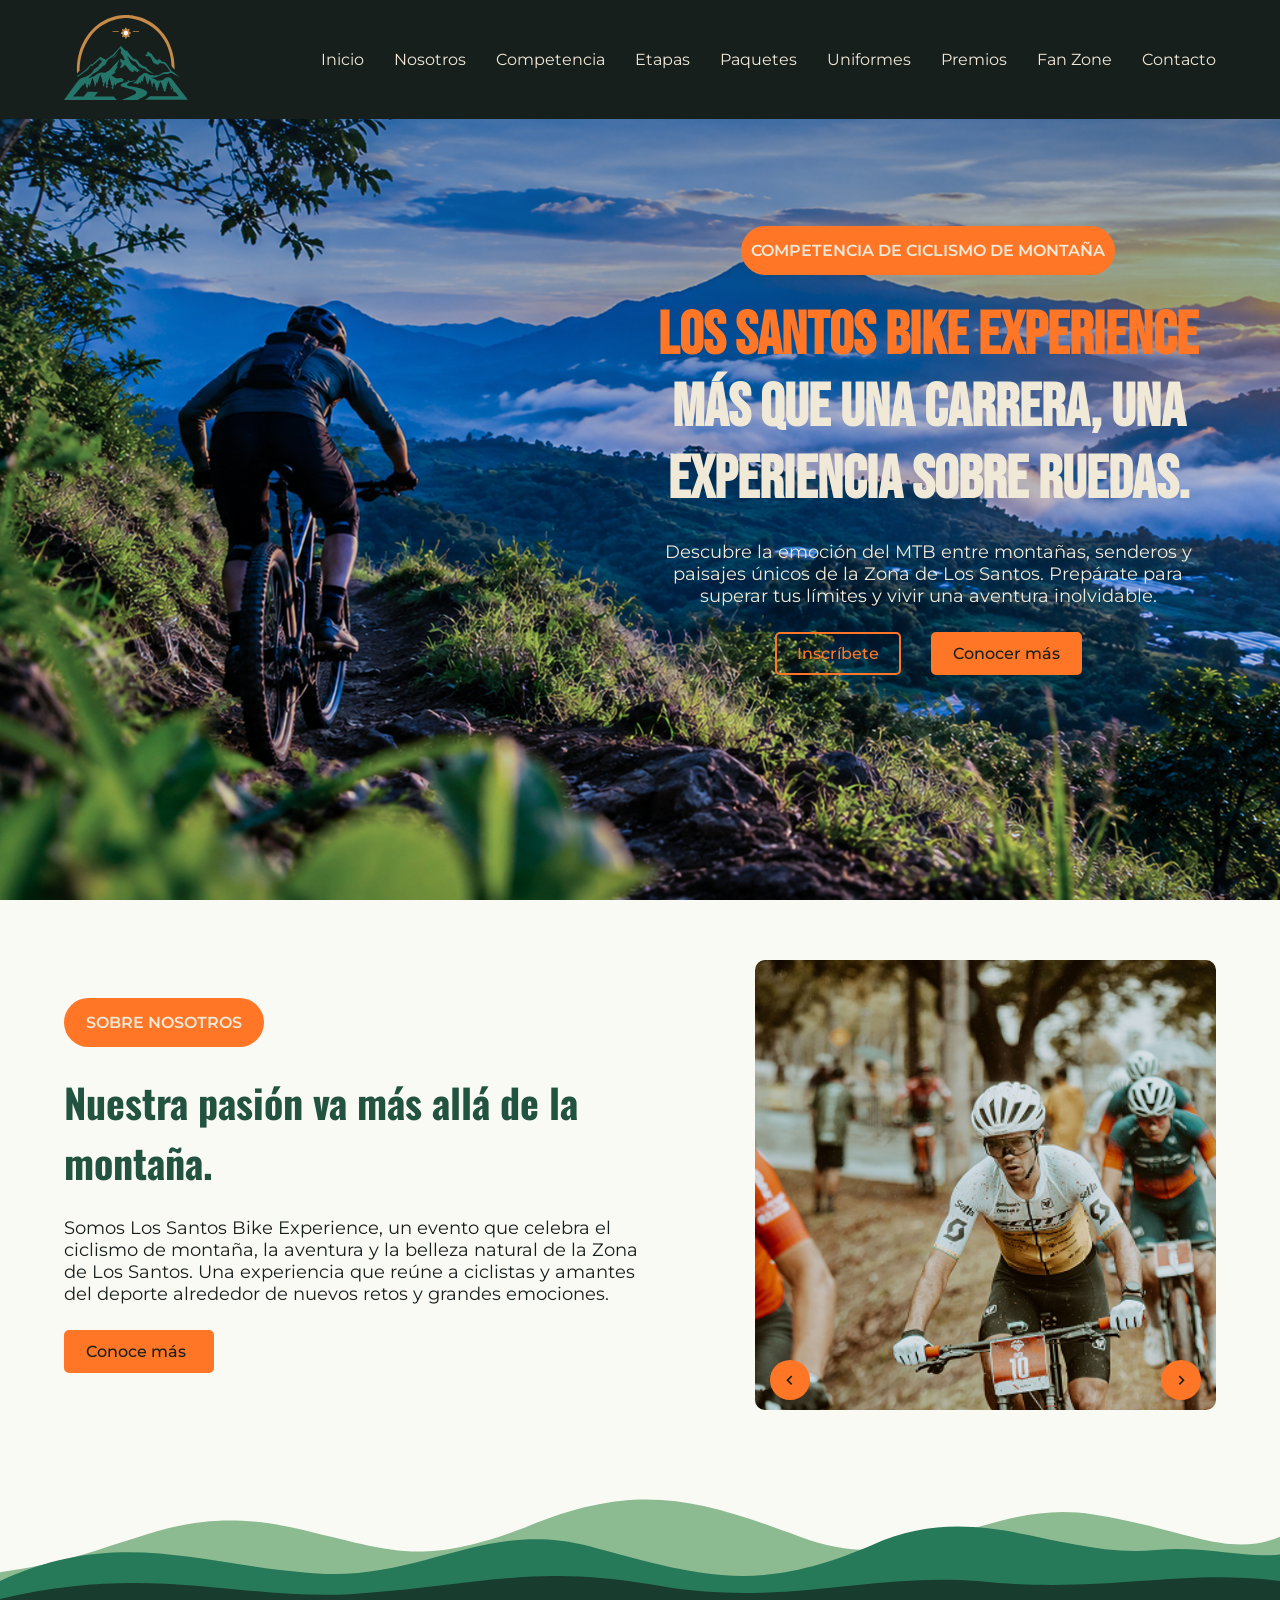
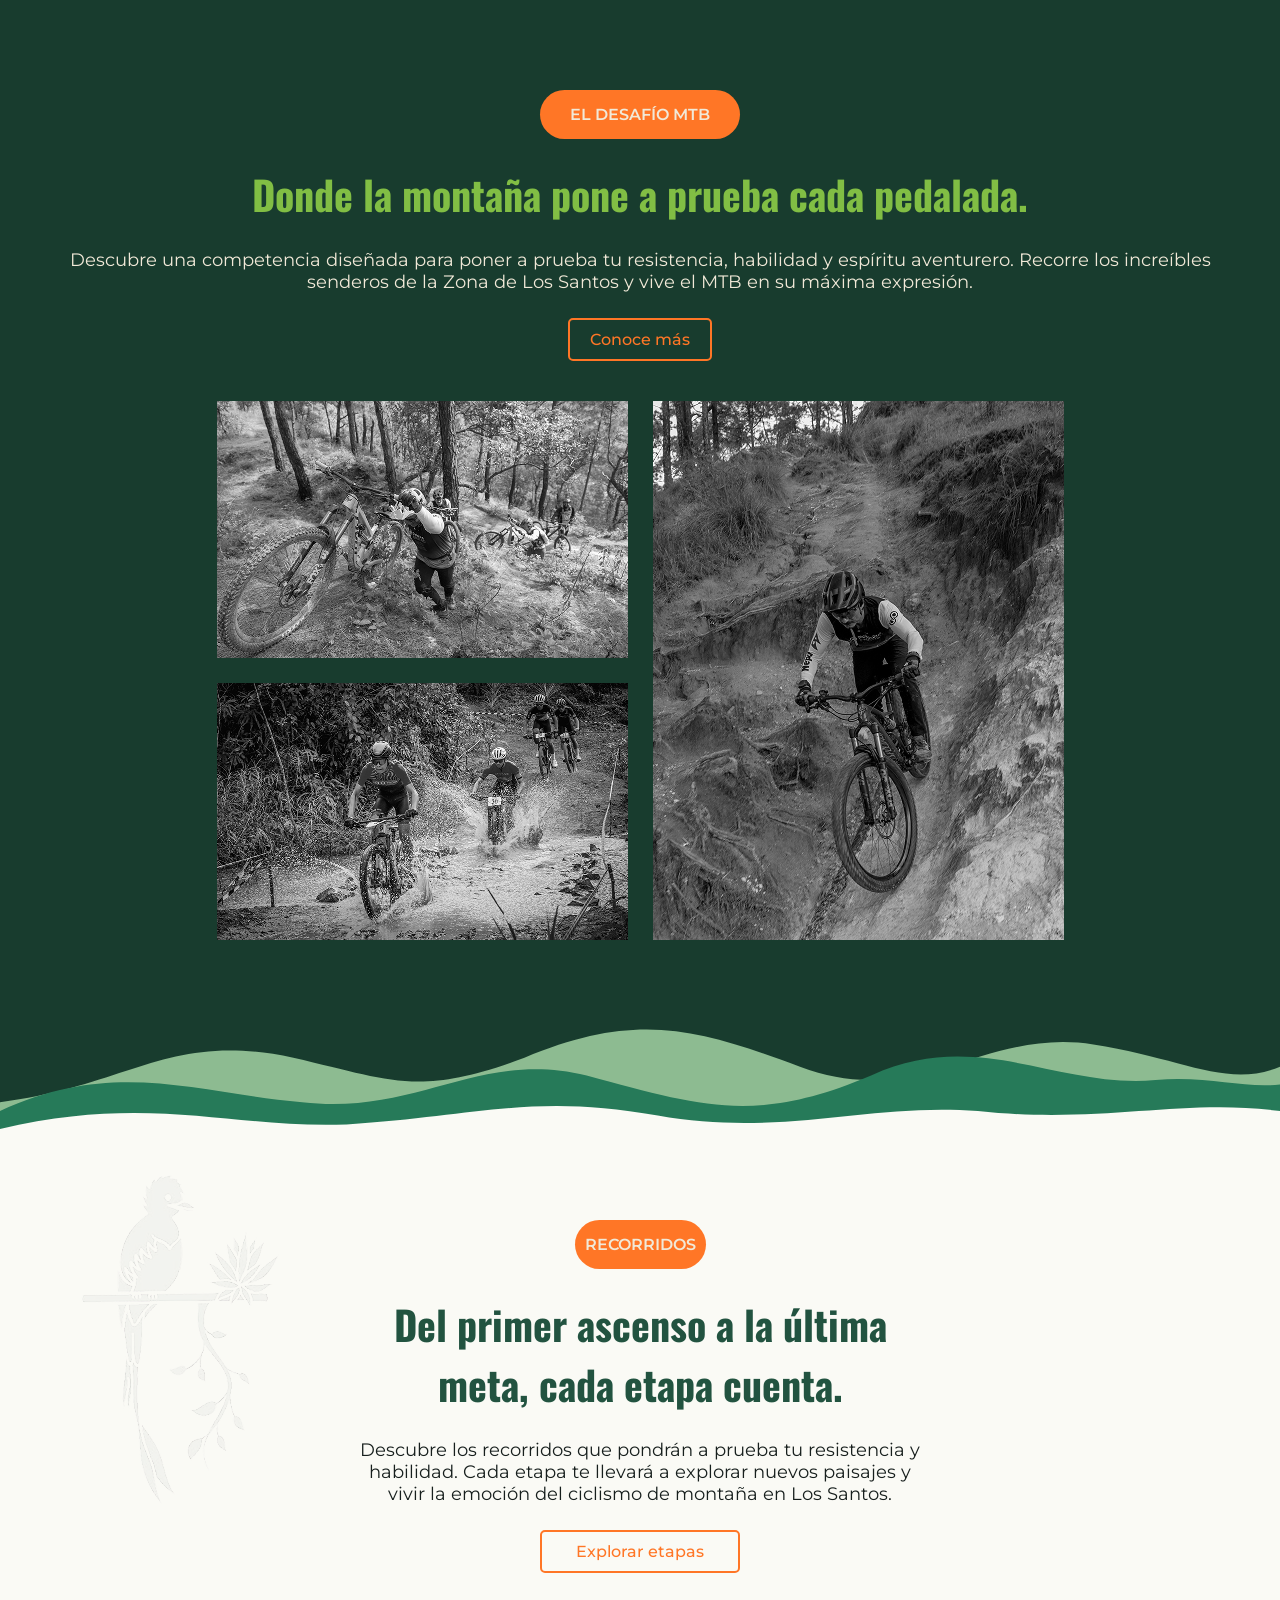
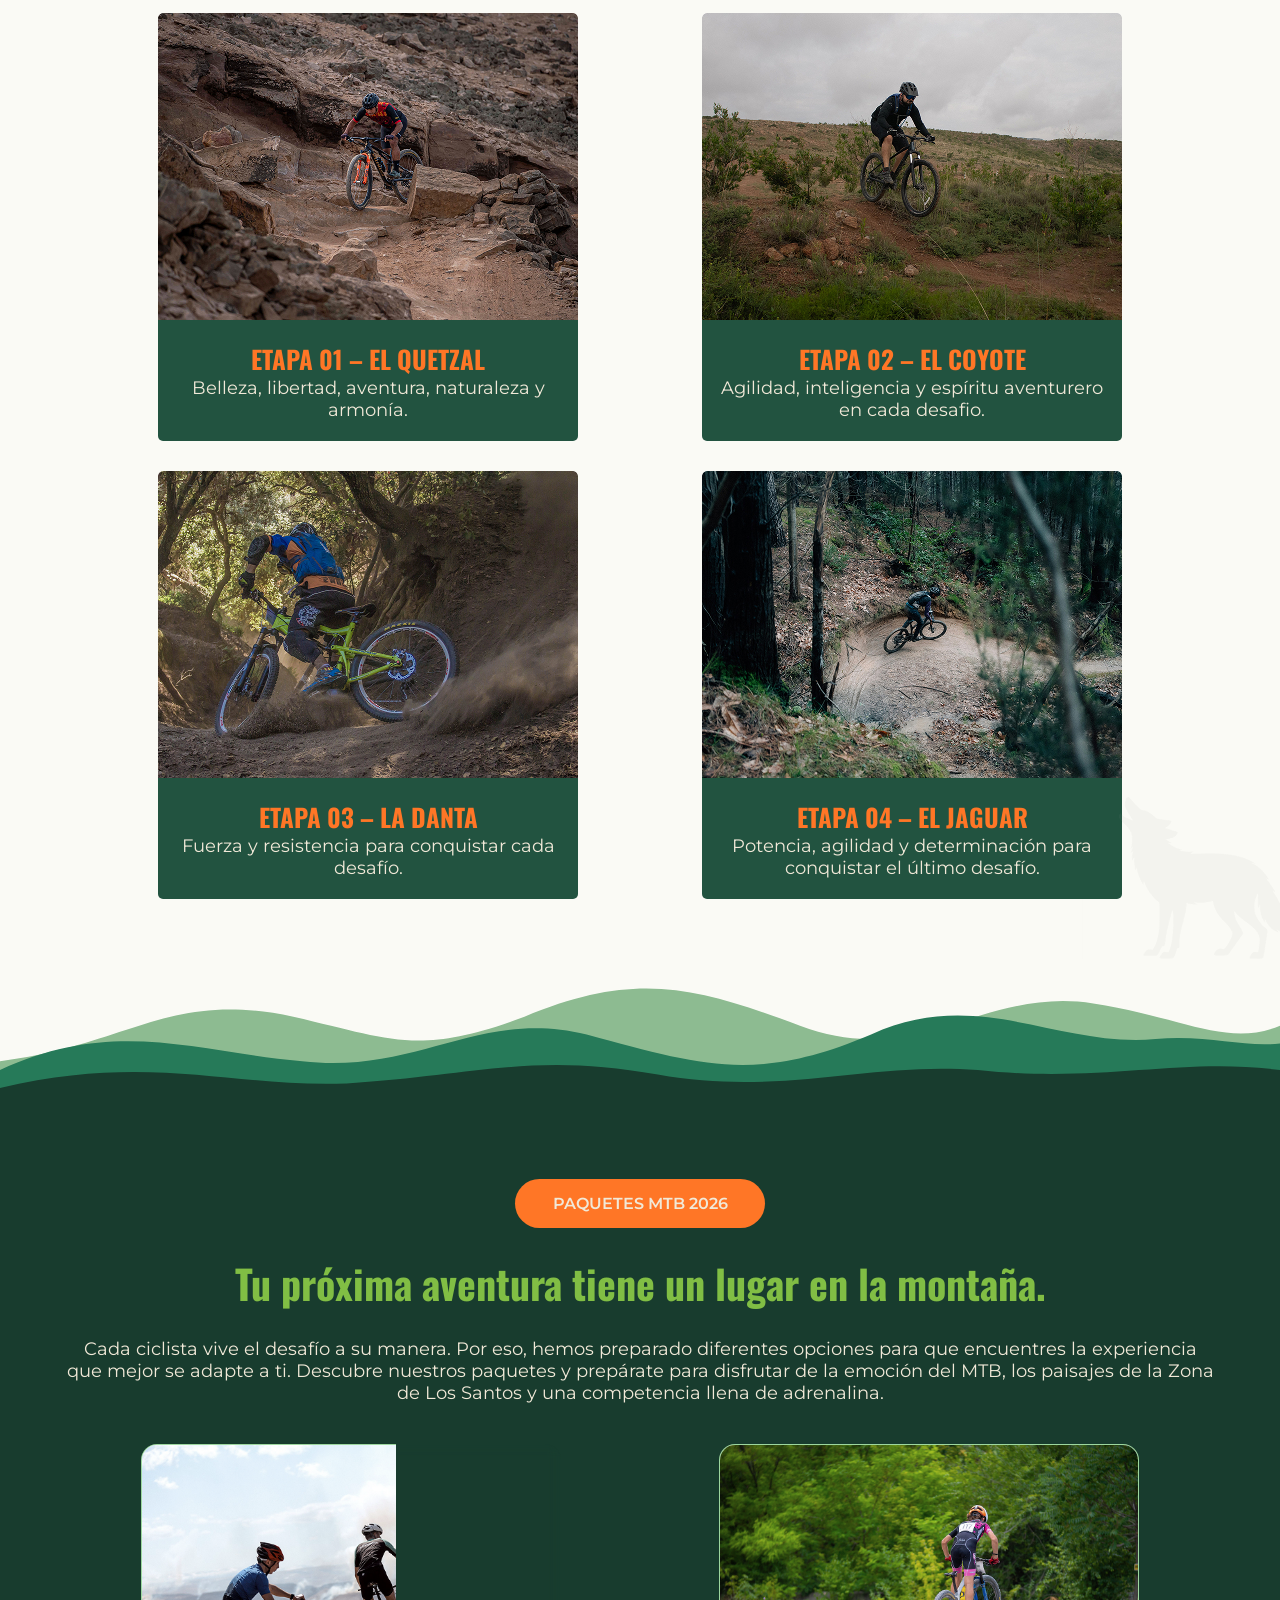
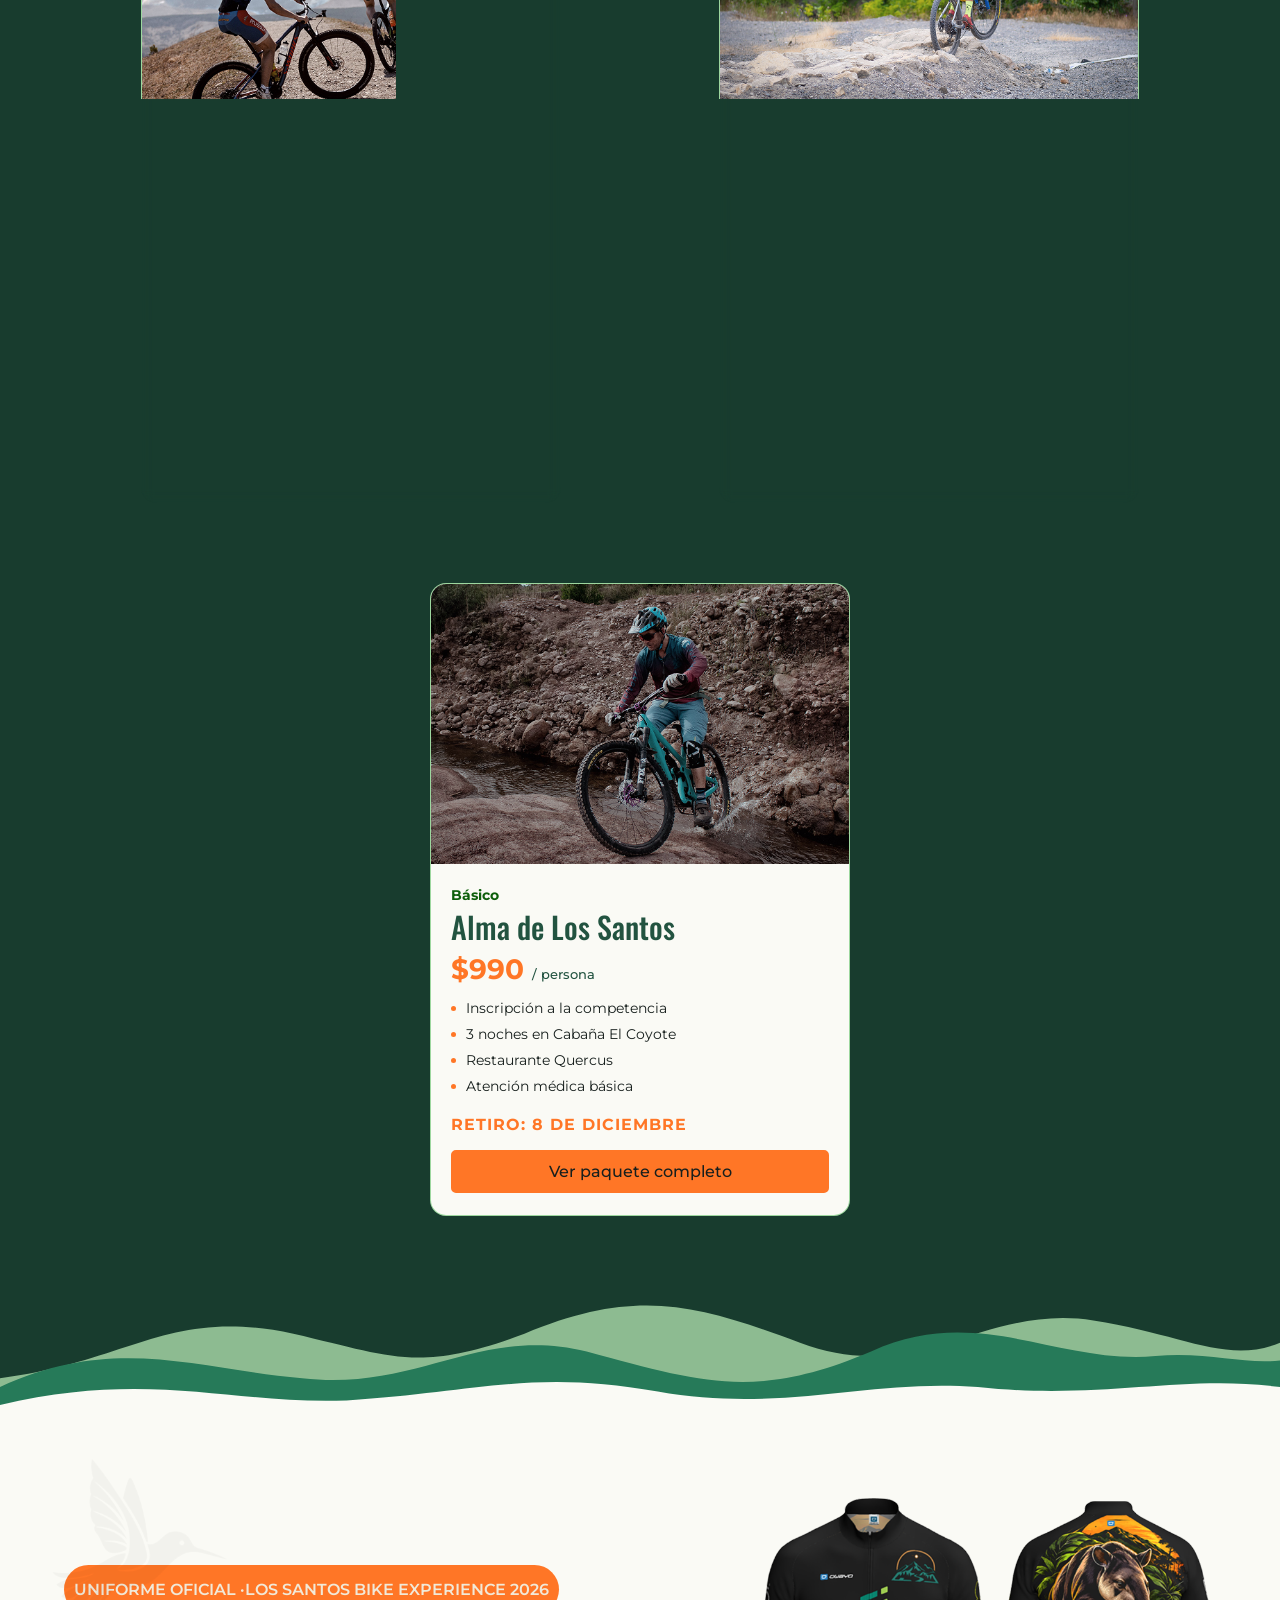
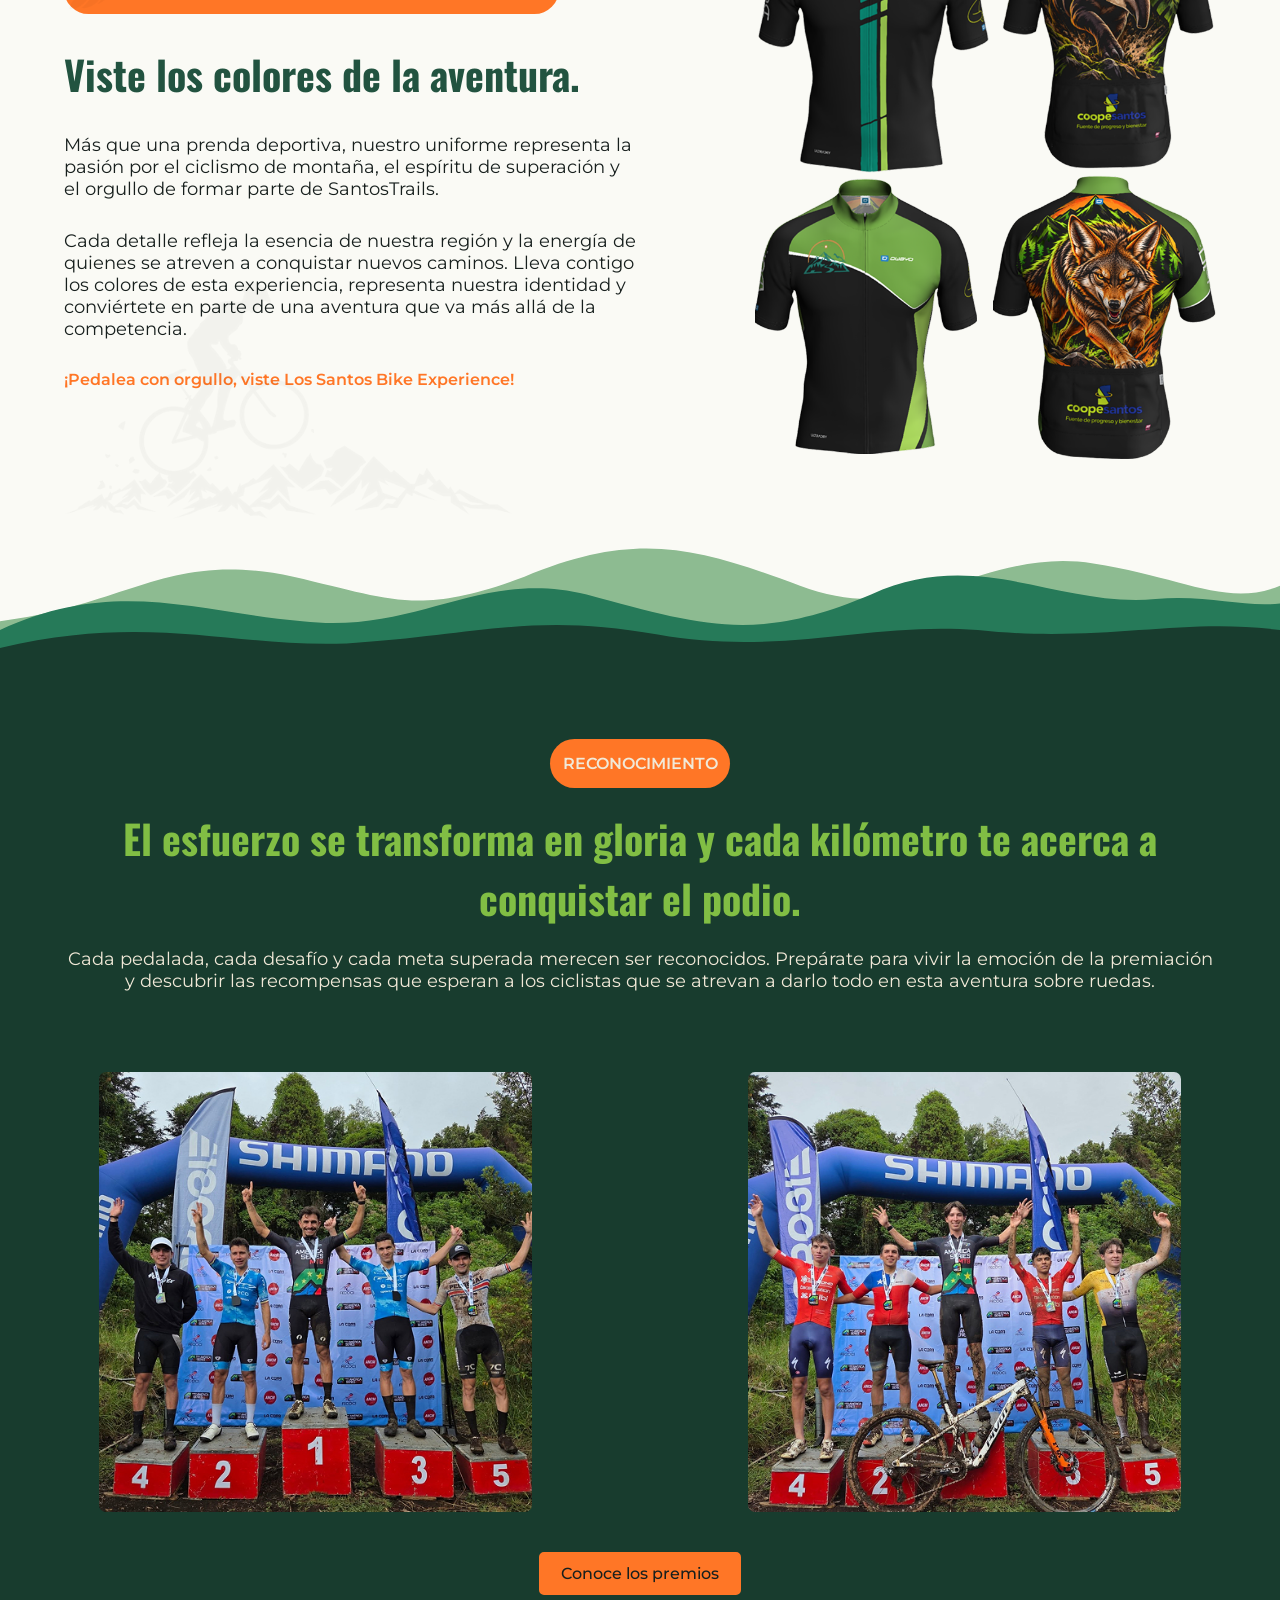
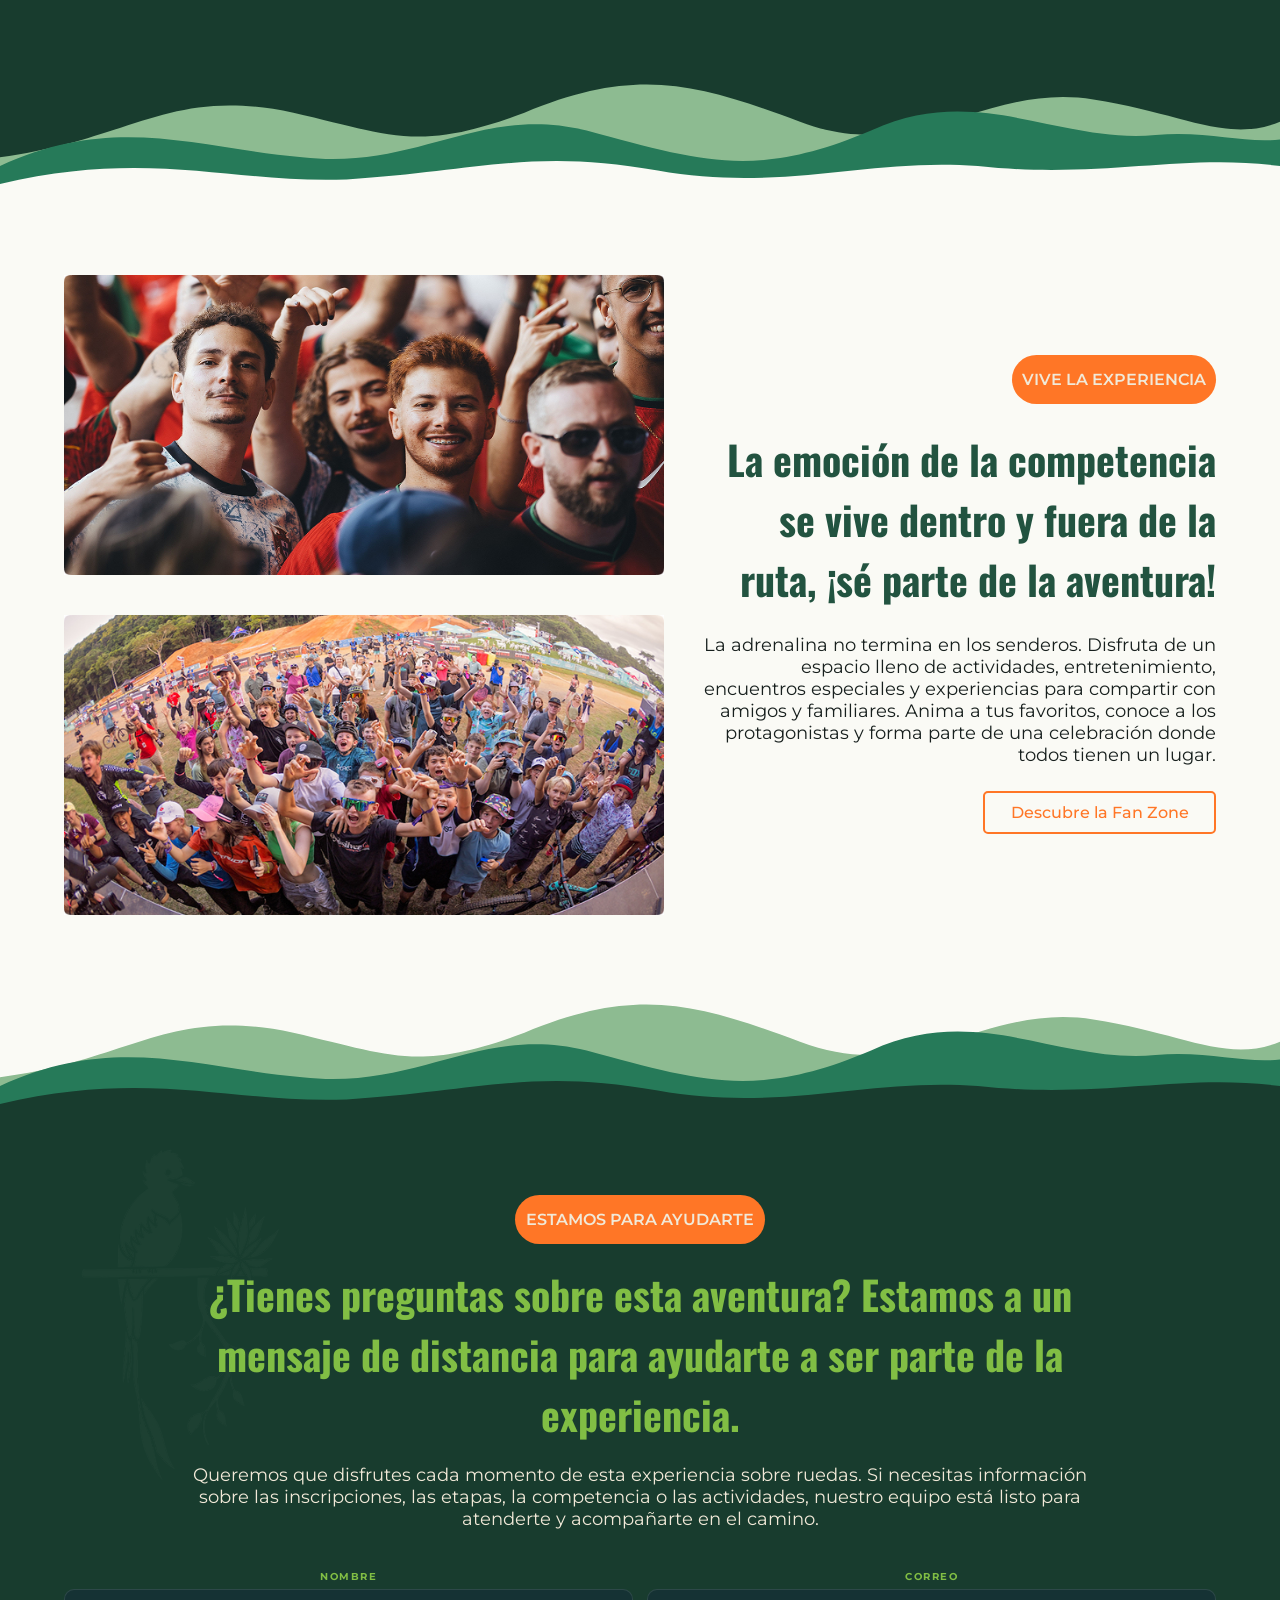
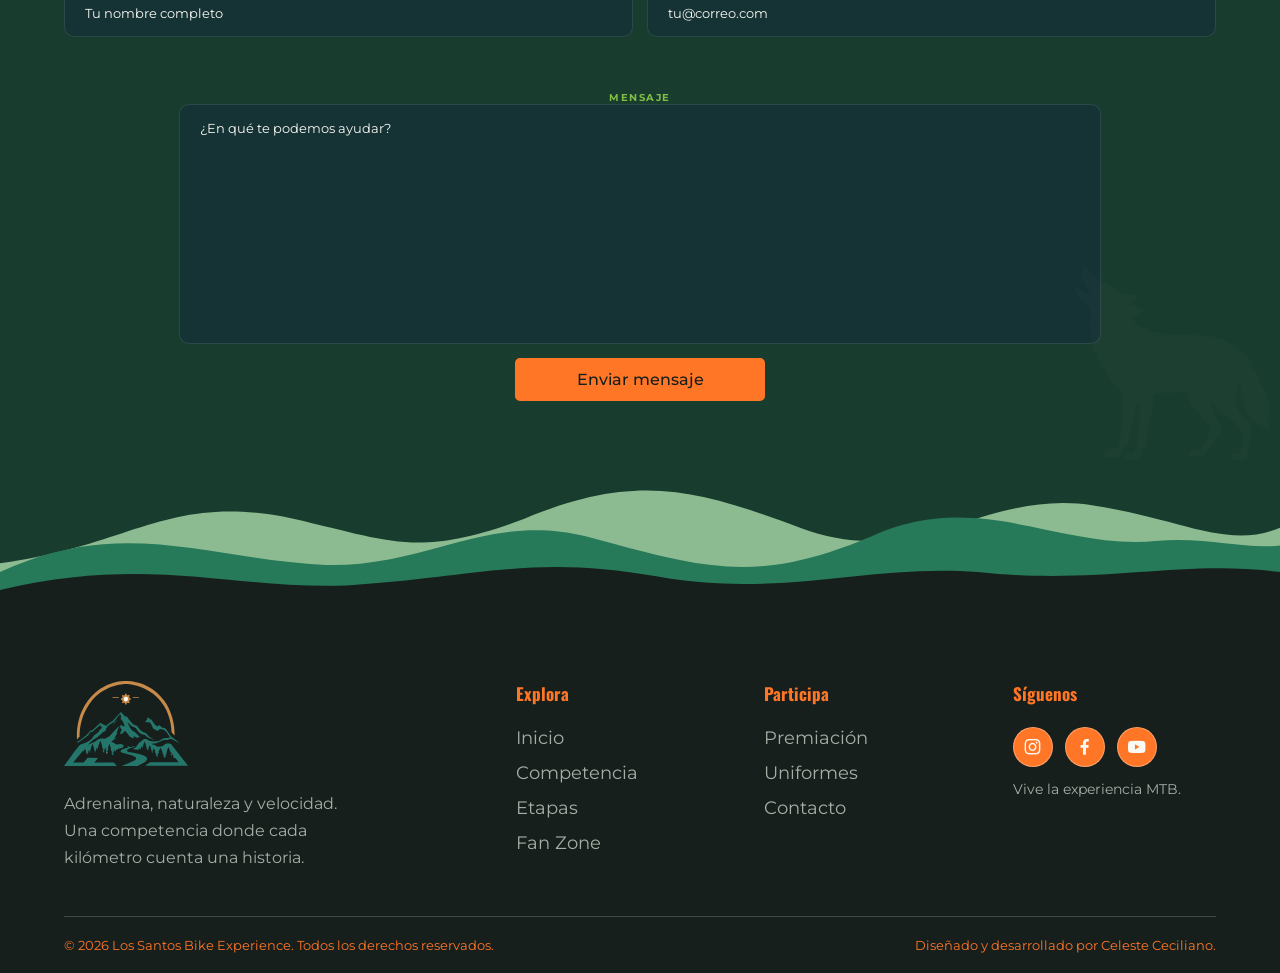
==== commit f939c899: "Add files via upload" ====
--- a/index.html
+++ b/index.html
@@ -13,11 +13,11 @@
 
 <body>
     <header class="indexH" id="inicio">
-        <article class="nav">
-            <article class="containerNav">
-                <article class="logo">
+        <div class="nav">
+            <div class="containerNav">
+                <div class="logo">
                     <img class="logoImagen" src="img/logo.svg" alt="Imagen del logo">
-                </article>
+                </div>
                 <nav>
                     <ul class="opcionNavega">
                         <li class="navItem"><a href="#">Inicio</a></li>
@@ -34,13 +34,13 @@
                         </div>
                     </ul>
                 </nav>
-                <article class="navBar">
+                <div class="navBar">
                     <i class='bx bx-menu'></i>
-                </article>
-            </article>
-        </article>
-        <article class="containerHeaderI">
-            <article class="textos">
+                </div>
+            </div>
+        </div>
+        <div class="containerHeaderI">
+            <div class="textos">
                 <div class="etiquetaO">
                     <p>COMPETENCIA DE CICLISMO DE MONTAÑA</p>
                 </div>
@@ -49,11 +49,11 @@
                     Los Santos.
                     Prepárate para superar tus límites y vivir una aventura inolvidable.</p>
                 <div class="btnHeader">
-                    <a class="btn btn1" href="">Inscríbete</a>
+                    <a class="btn btn1" href="inscribirse.html">Inscríbete</a>
                     <a class="btn btn2" href="#nosotros">Conocer más</a>
                 </div>
-            </article>
-        </article>
+            </div>
+        </div>
     </header>
     <main>
         <section class="nosotros" id="nosotros">
--- a/css/style.css
+++ b/css/style.css
@@ -2758,13 +2758,11 @@
     font-family: var(--monse);
     font-size: 18px;
 }
-
 .cLugar {
     display: flex;
     gap: 37px;
     border: 1px solid var(--verde1);
 }
-
 .informacionLugar {
     display: flex;
     flex-direction: column;
@@ -2772,25 +2770,21 @@
     gap: 20px;
     padding: 20px 0 20px;
 }
-
 .otroLado {
     text-align: end;
 }
-
 .cardLugareas {
     display: flex;
     flex-direction: column;
     gap: 100px;
     padding-top: 40px;
 }
-
 .textosLugares {
     display: flex;
     flex-direction: column;
     align-items: center;
     text-align: center;
 }
-
 .cardAlimentacion {
     width: 500px;
     position: relative;
@@ -2800,16 +2794,13 @@
     overflow: hidden;
     cursor: pointer;
 }
-
 .cardAlimentacion img {
     width: 100%;
 }
-
 .cardAlimentacion:hover .tetxosCardAFZ {
     transform: translateY(-250px);
     height: 100%;
 }
-
 .tetxosCardAFZ {
     display: flex;
     flex-direction: column;
@@ -2820,18 +2811,15 @@
     min-height: 258px;
     padding: 20px;
 }
-
 .cardsAliemtacion {
     display: flex;
     flex-wrap: wrap;
     justify-content: space-evenly;
     gap: 40px;
 }
-
 .alimentacionFZ {
     background-color: var(--fondo-oscuro);
 }
-
 .textosAlFZ {
     display: flex;
     flex-direction: column;
@@ -2840,18 +2828,49 @@
     gap: 20px;
     padding-bottom: 40px;
 }
-
 .premioCarrera1 {
     background-color: var(--fondo-claro);
 }
-
 .imagenesCel {
     display: none;
 }
-
 .promocion2 {
     display: none;
 }
+
+
+
+
+
+
+#inscribirse{
+    background: url(../img/inascribrise.jpg) center center;
+    background-size: cover;
+}
+.formularioInscrib{
+    background-color: var(--fondo-oscuro);
+}
+.textoInsc{
+    align-items: center;
+    text-align: center;
+    display: flex;
+    flex-direction: column;
+    gap: 40px;
+}
+.formualrionIn{
+    width: 80%;
+    display: flex;
+    flex-direction: column;
+    align-items: center;
+    gap: 18px;
+    margin: 0 auto;
+    padding-top: 40px;
+}
+.formualrionIn .labelInput{
+    width: 100%;
+}
+
+
 
 
 
@@ -2886,10 +2905,6 @@
         align-items: center;
     }
 }
-
-
-
-
 @media (max-width: 1030px) {
 
     .navBar {
@@ -3208,7 +3223,6 @@
         align-items: center;
     }
 }
-
 @media (max-width: 950px) {
     .galeria {
         grid-template-columns: repeat(3, 1fr);
@@ -3259,7 +3273,6 @@
         width: 100%;
     }
 }
-
 @media (max-width: 850px) {
 
     .encabezadoTabla {
@@ -3412,18 +3425,16 @@
     }
 
 }
-
-
-
-
-
-
-
-
-
-
-
-/* RESPONSIVE */
+@media (max-width: 768px) {
+    .footerTop {
+        grid-template-columns: repeat(2, 1fr);
+    }
+
+    .footerBottom {
+        flex-direction: column;
+        text-align: center;
+    }
+}
 @media (max-width: 750px) {
     .gridConciertos {
         grid-template-columns: repeat(2, 1fr);
@@ -3486,12 +3497,26 @@
     .textoEtapasImagenes img{
         width: 100%;
     }
-}
-
-
-/* RESPONSIVE */
-
-
+    .formualrionIn{
+        width: 100%;
+    }
+}
+@media (max-width: 650px) {
+    .contenidoModalEquipo {
+        flex-direction: column;
+        max-height: 90vh;
+        overflow-y: auto;
+    }
+
+    .contenidoModalEquipo>img {
+        width: 100%;
+        height: 220px;
+    }
+
+    .infoModalEquipo {
+        padding: 25px;
+    }
+}
 @media (max-width: 600px) {
     h1 {
         width: 100%;
@@ -3601,14 +3626,6 @@
     .carrusel{
         width: 100%;
     }
-}
-
-
-/* RESPONSIVE */
-
-
-
-@media (max-width: 600px) {
     .galeriaSec {
         padding: 40px 5%;
     }
@@ -3648,47 +3665,6 @@
         right: 5px;
     }
 }
-
-
-
-
-
-
-
-@media (max-width: 650px) {
-    .contenidoModalEquipo {
-        flex-direction: column;
-        max-height: 90vh;
-        overflow-y: auto;
-    }
-
-    .contenidoModalEquipo>img {
-        width: 100%;
-        height: 220px;
-    }
-
-    .infoModalEquipo {
-        padding: 25px;
-    }
-}
-
-
-
-
-
-
-
-@media (max-width: 768px) {
-    .footerTop {
-        grid-template-columns: repeat(2, 1fr);
-    }
-
-    .footerBottom {
-        flex-direction: column;
-        text-align: center;
-    }
-}
-
 @media (max-width: 480px) {
     .footerTop {
         grid-template-columns: 1fr;
